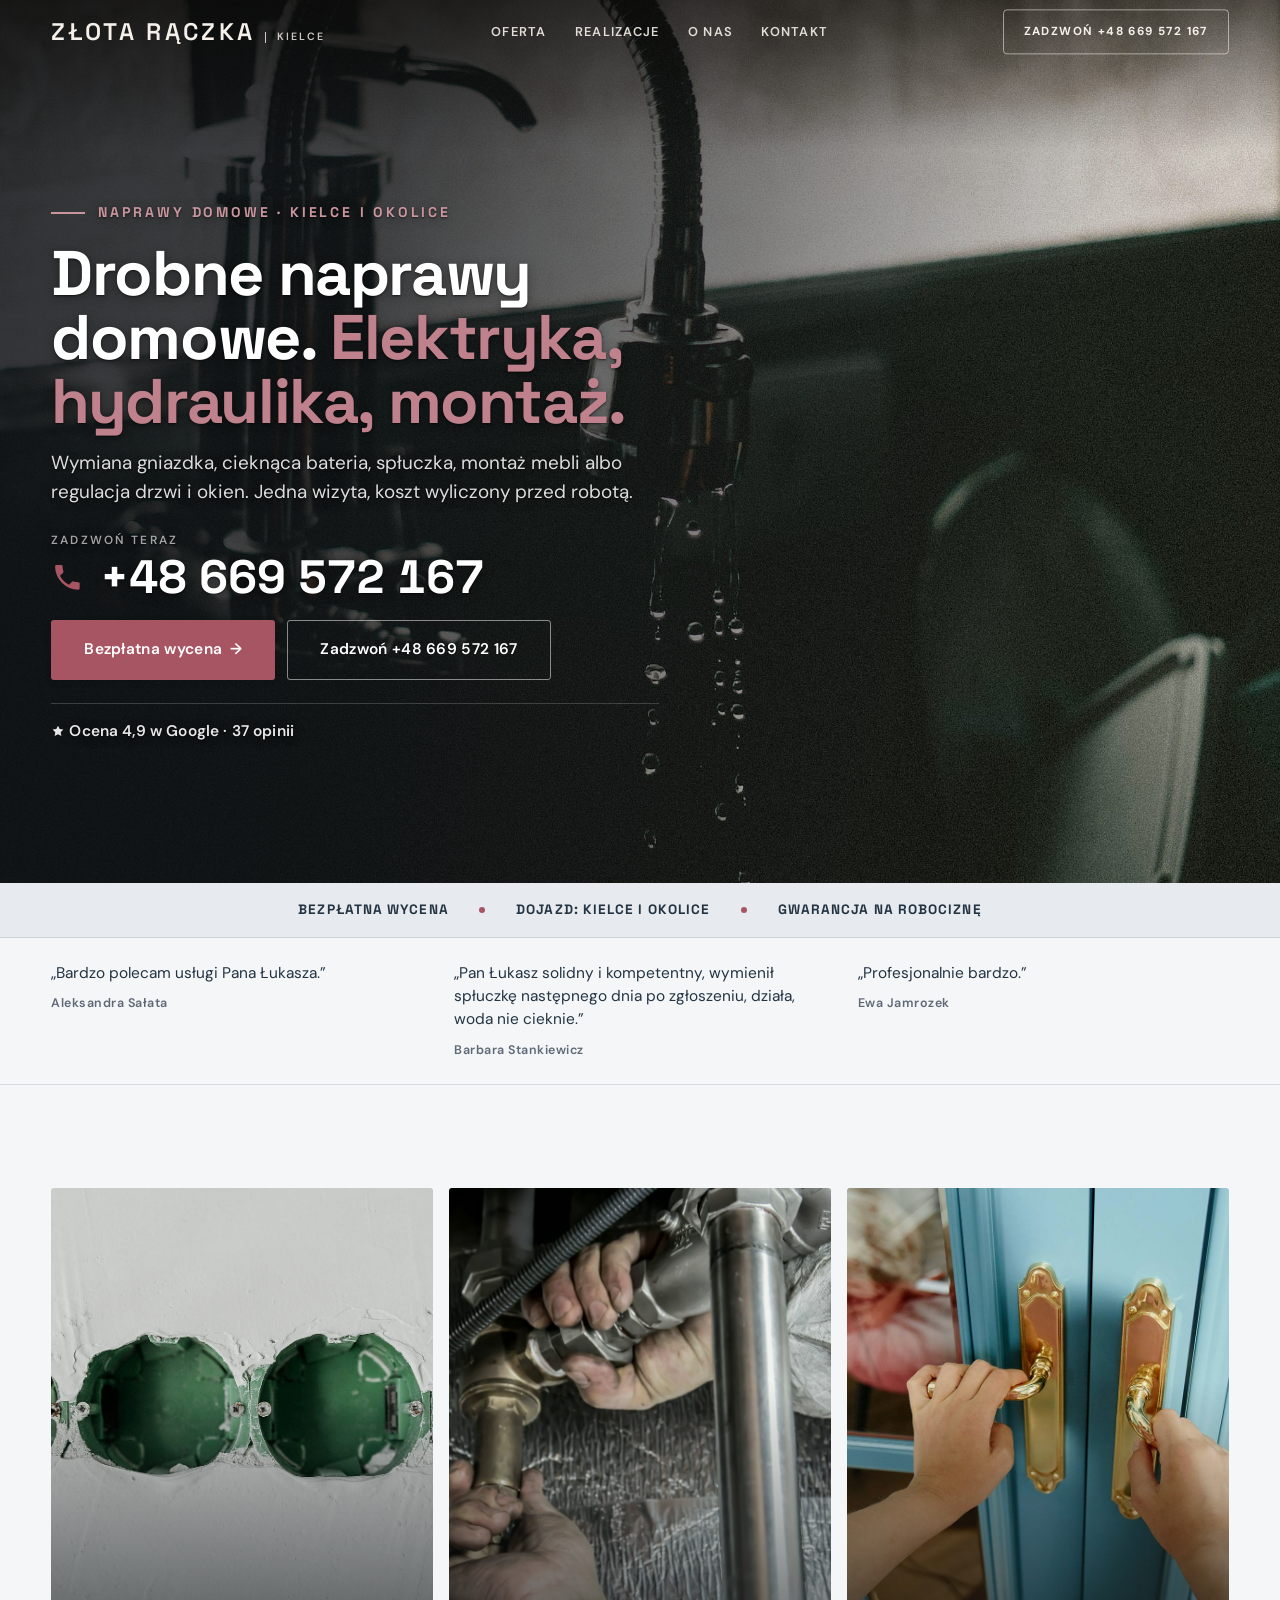
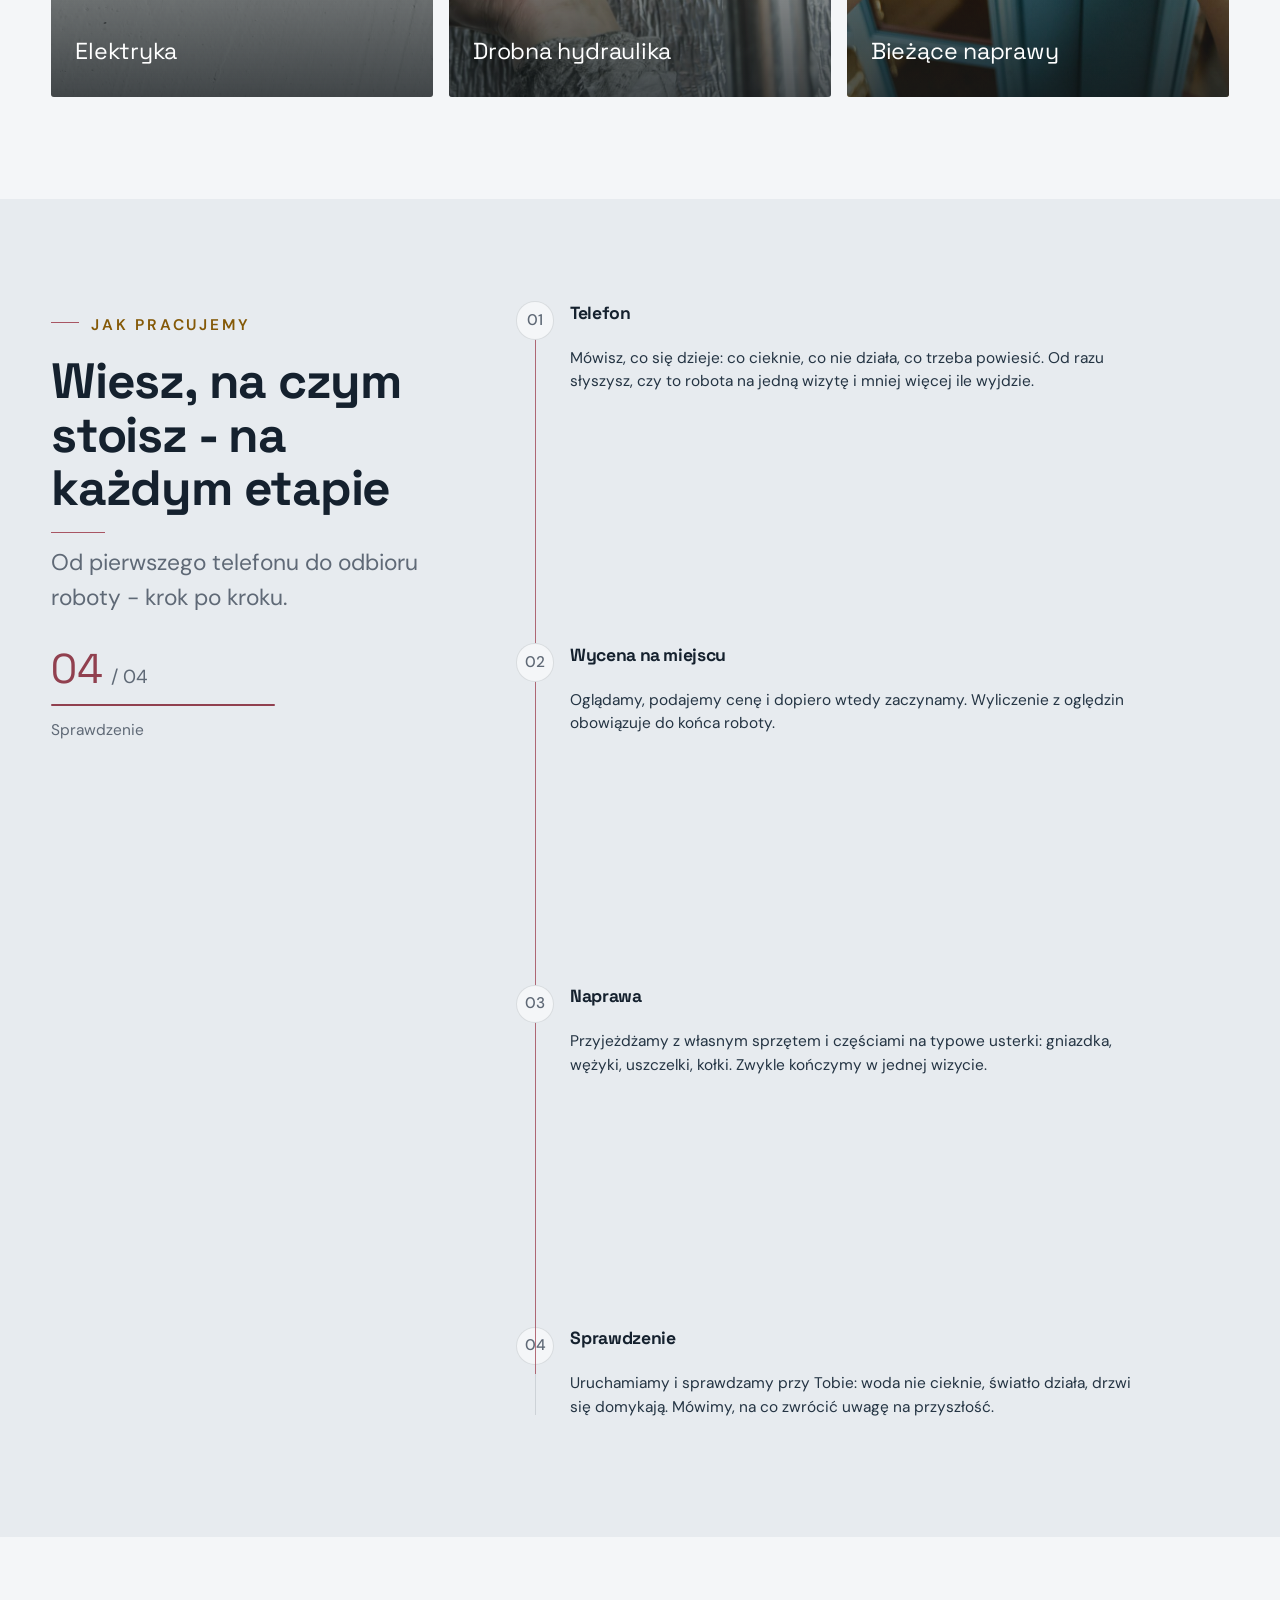
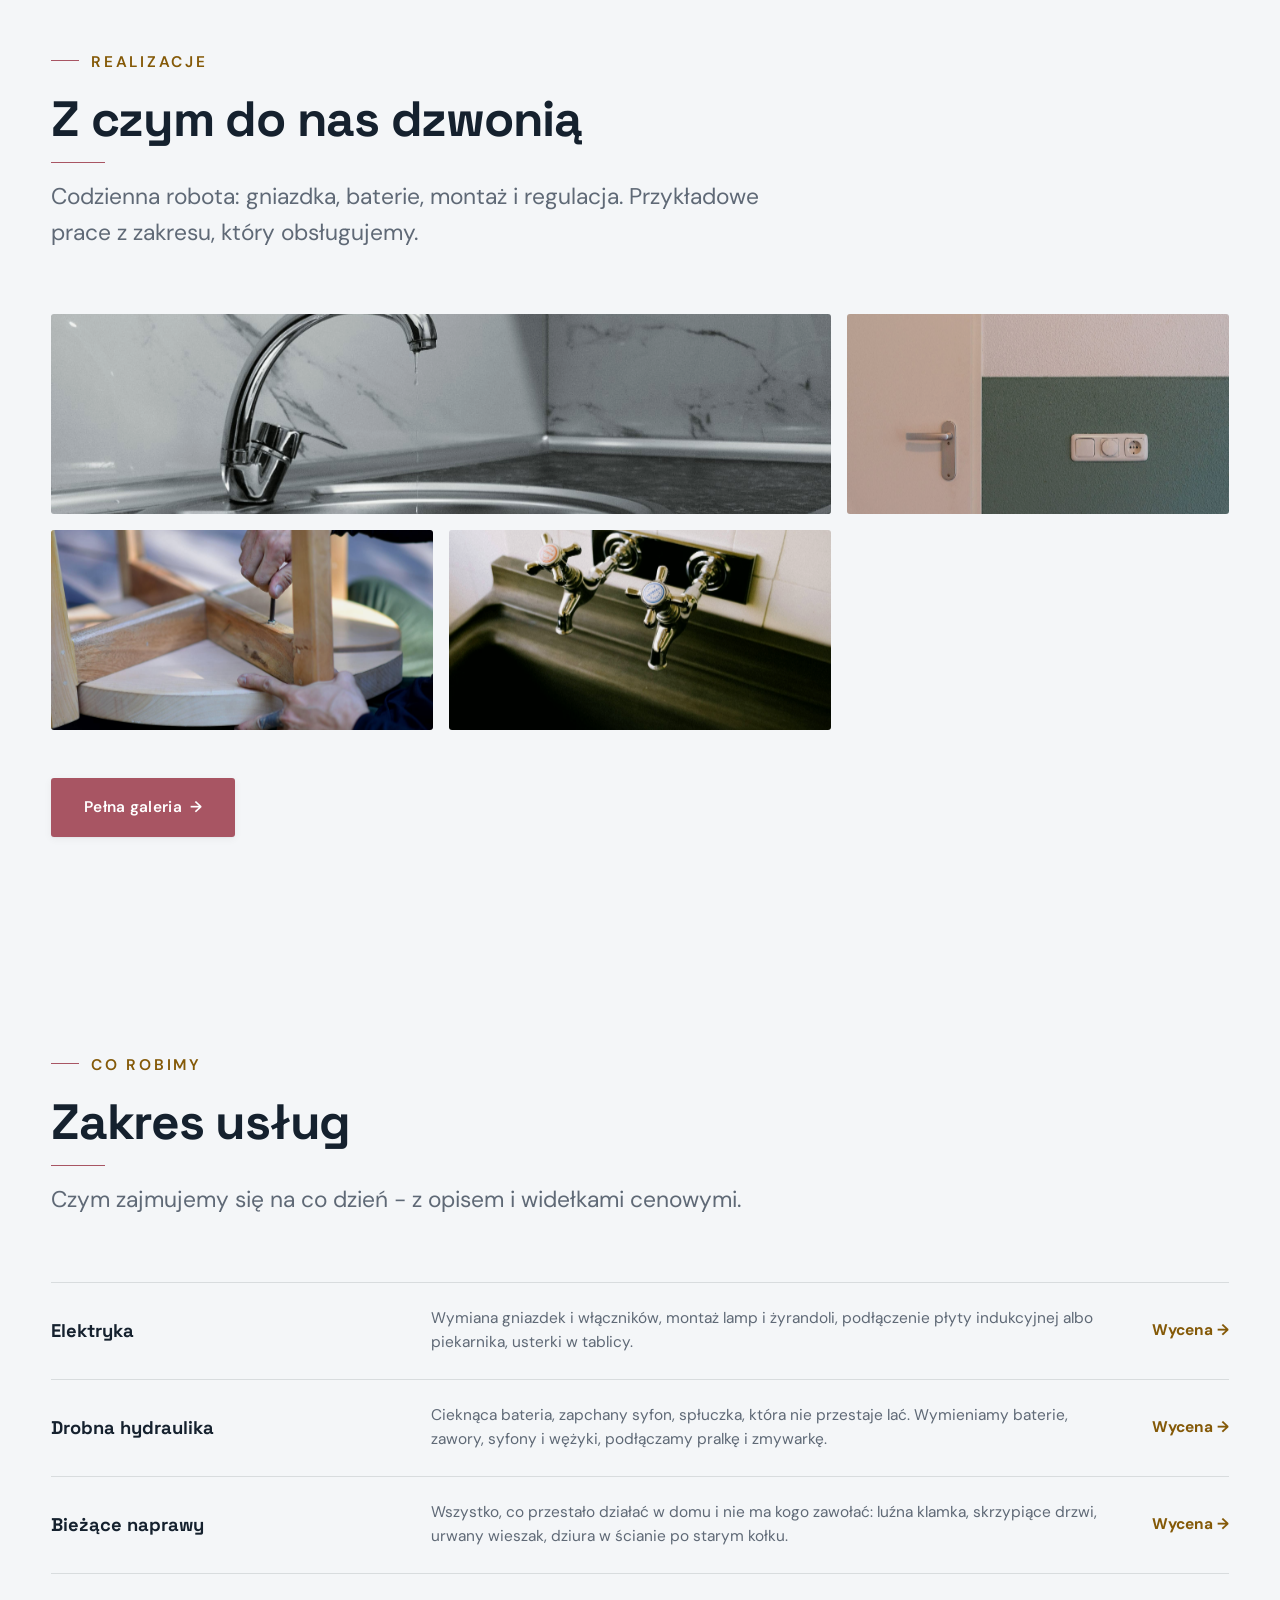
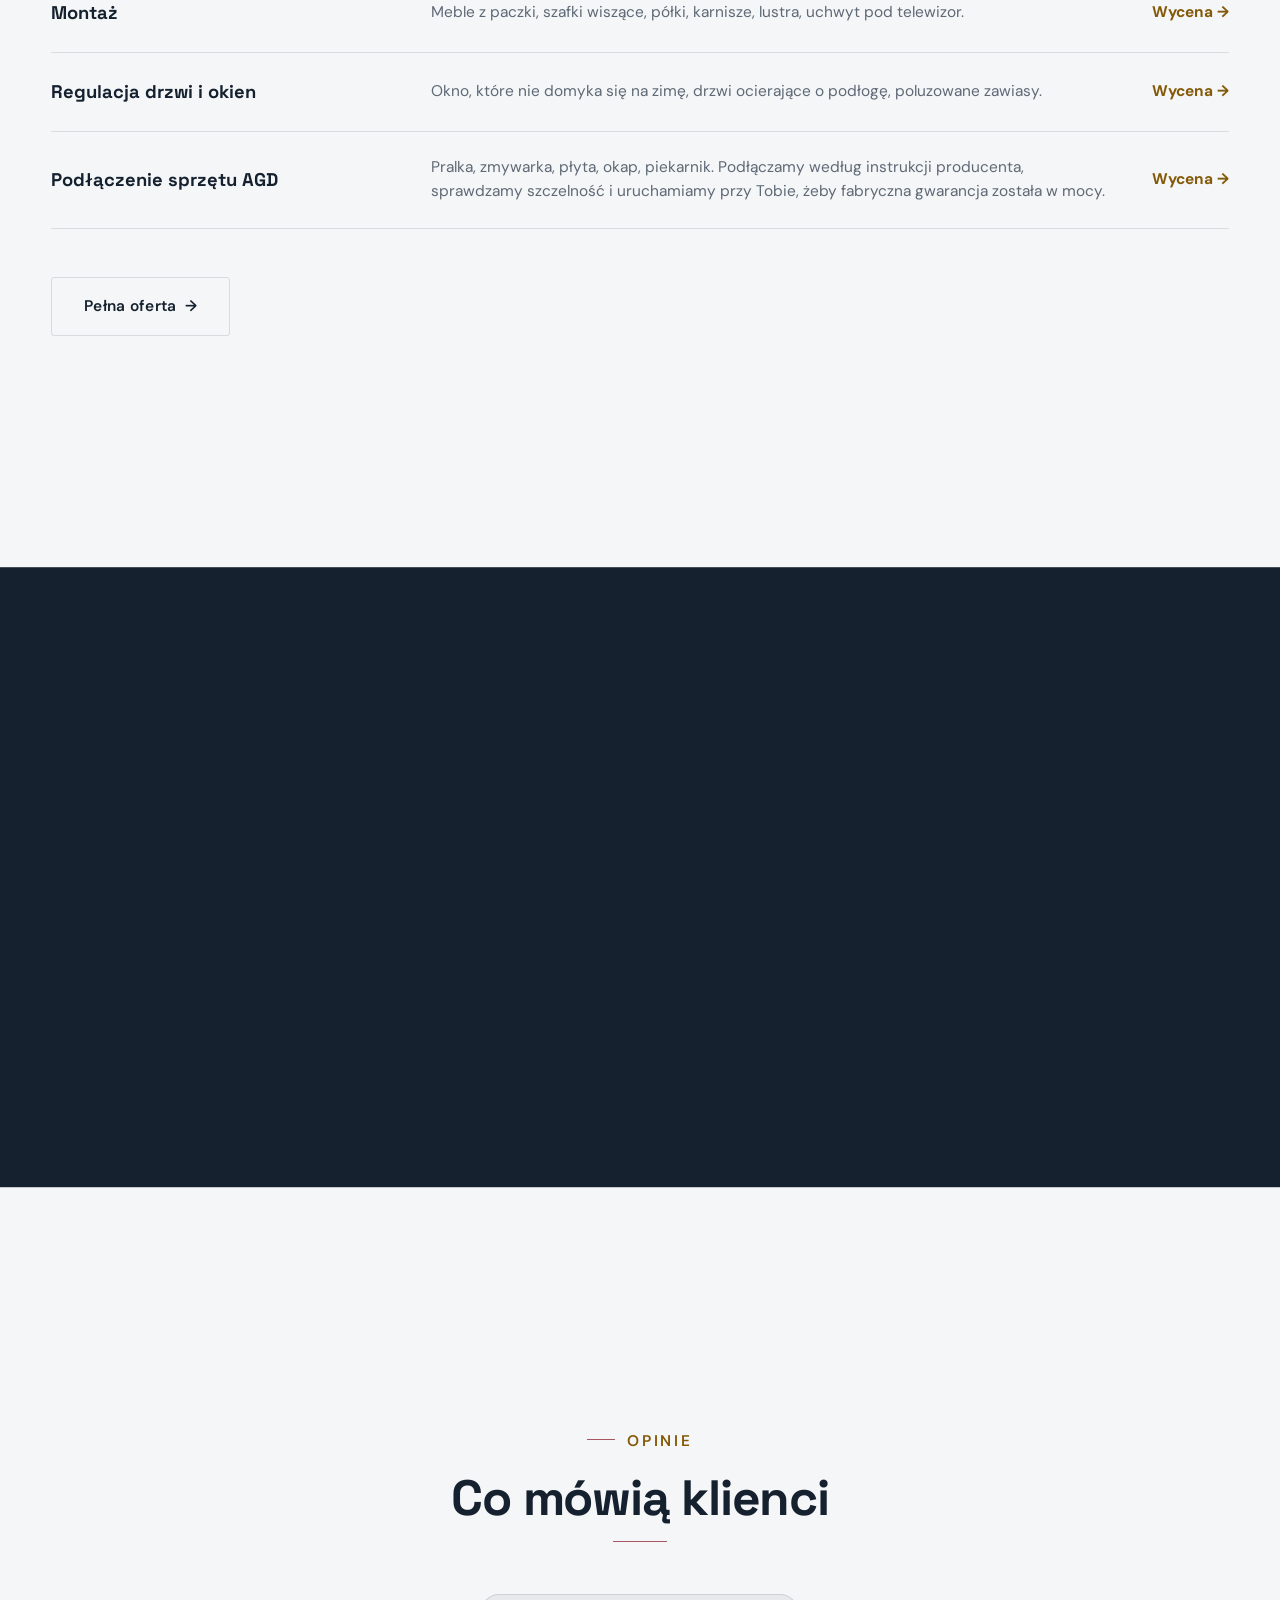
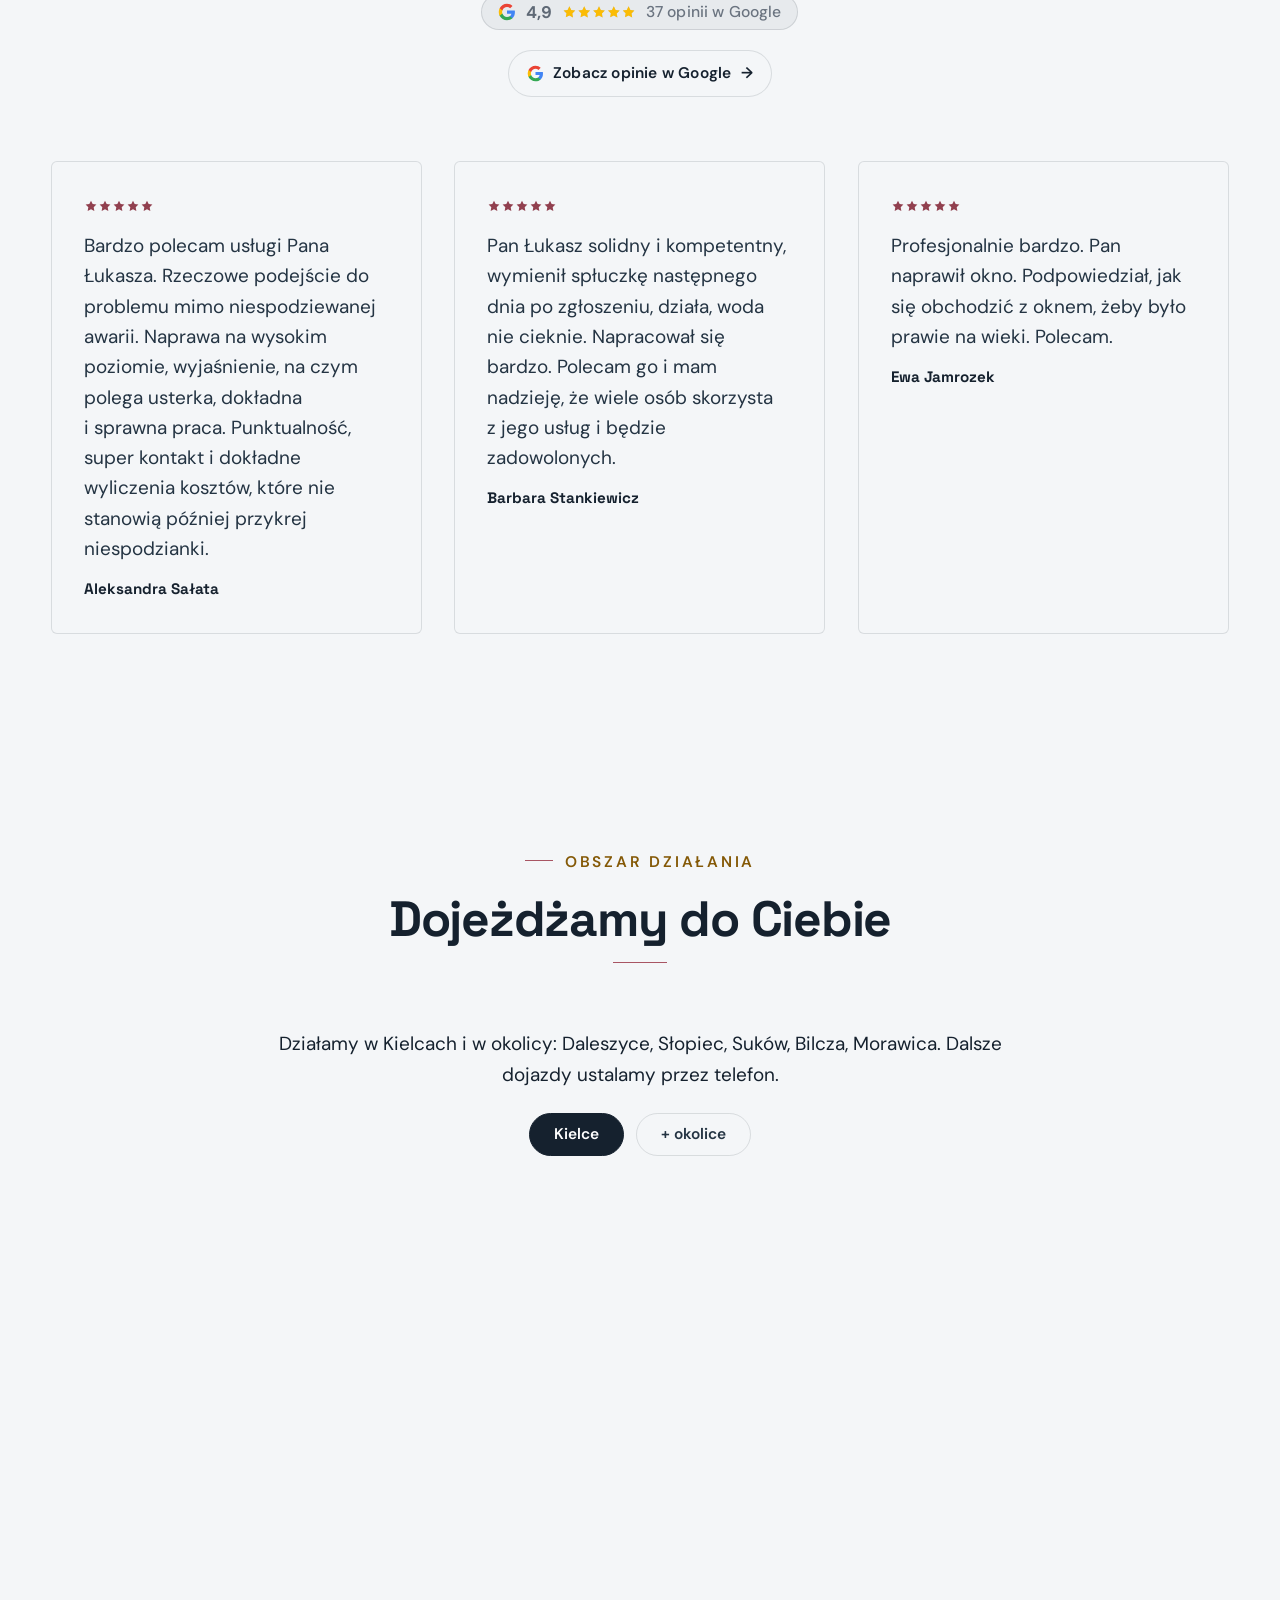
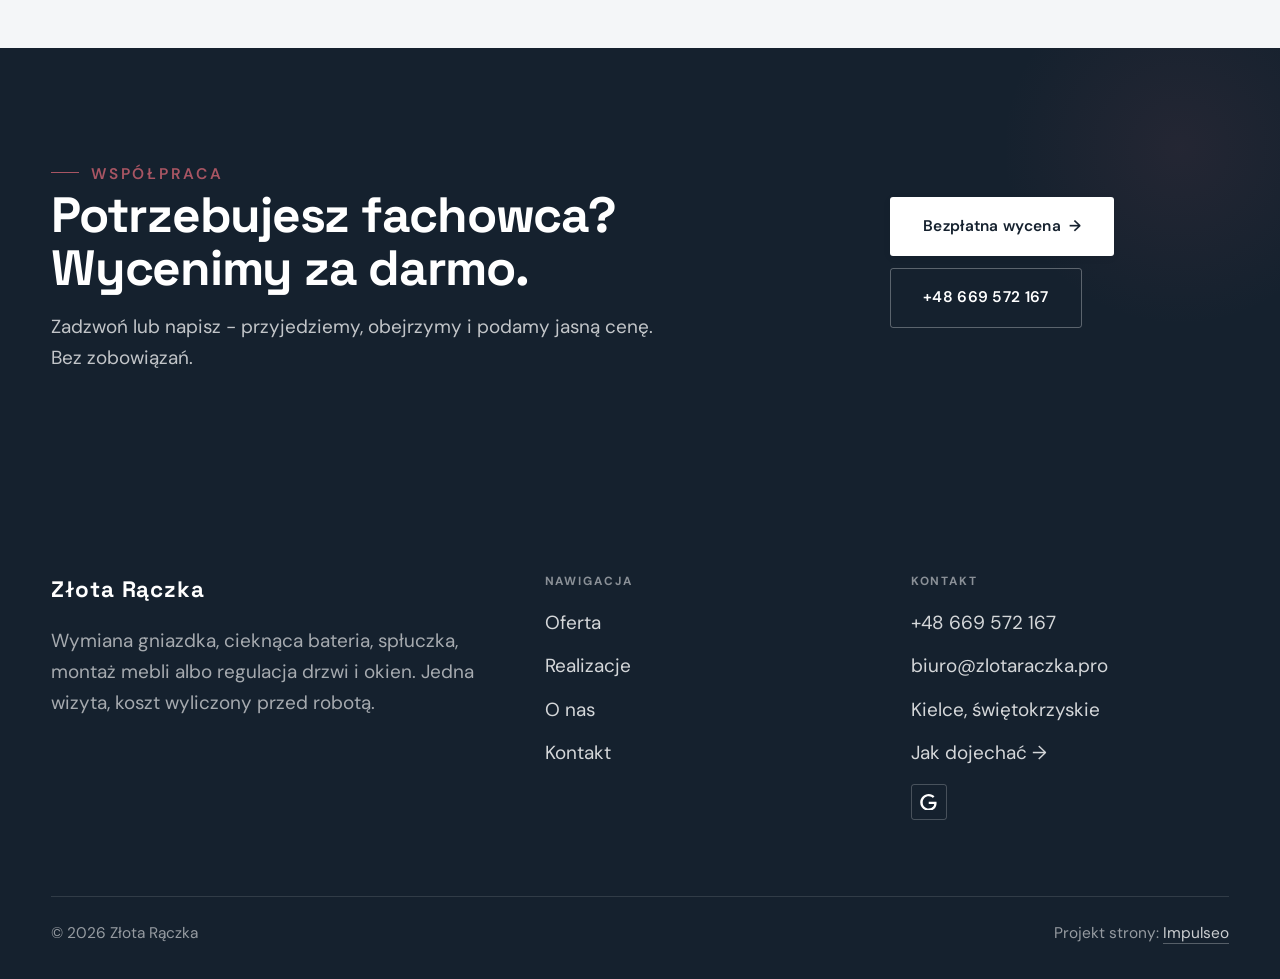
==== index.html @ d29c7172 "Strona demo: zlota-raczka-elektryka-drobna-hydraulika-biezace-naprawy-montaz-regulacja" ====
<!DOCTYPE html>
<html lang="pl">
<head>
<meta charset="UTF-8">
<meta name="viewport" content="width=device-width, initial-scale=1.0">
<title>Złota Rączka - elektryka, drobna hydraulika, naprawy i montaż · Kielce</title>
<meta name="description" content="Złota Rączka - Elektryka, Drobna Hydraulika, Bieżące Naprawy, Montaż, Regulacja. Jeden telefon do usterek w domu: gniazdka, baterie, spłuczki, montaż mebli i lamp, regulacja drzwi i okien. Kielce, Daleszyce i okolice. Koszt wyliczony przed robotą.">
<link rel="canonical" href="https://kris20032.github.io/zlota-raczka-elektryka-drobna-hydraulika-biezace-naprawy-montaz-regulacja/">
<meta name="robots" content="noindex, nofollow">
<meta property="og:type" content="website">
<meta property="og:locale" content="pl_PL">
<meta property="og:site_name" content="Złota Rączka">
<meta property="og:title" content="Złota Rączka - elektryka, drobna hydraulika, naprawy i montaż · Kielce">
<meta property="og:description" content="Złota Rączka - Elektryka, Drobna Hydraulika, Bieżące Naprawy, Montaż, Regulacja. Jeden telefon do usterek w domu: gniazdka, baterie, spłuczki, montaż mebli i lamp, regulacja drzwi i okien. Kielce, Daleszyce i okolice. Koszt wyliczony przed robotą.">
<meta property="og:url" content="https://kris20032.github.io/zlota-raczka-elektryka-drobna-hydraulika-biezace-naprawy-montaz-regulacja/">
<meta property="og:image" content="https://kris20032.github.io/zlota-raczka-elektryka-drobna-hydraulika-biezace-naprawy-montaz-regulacja/img/og.jpg">
<meta property="og:image:width" content="1200">
<meta property="og:image:height" content="630">
<meta name="twitter:card" content="summary_large_image">
<script type="application/ld+json">{"@context": "https://schema.org", "@type": "LocalBusiness", "name": "Złota Rączka", "url": "https://kris20032.github.io/zlota-raczka-elektryka-drobna-hydraulika-biezace-naprawy-montaz-regulacja/", "telephone": "+48669572167", "image": "https://kris20032.github.io/zlota-raczka-elektryka-drobna-hydraulika-biezace-naprawy-montaz-regulacja/img/og.jpg", "areaServed": "Kielce", "sameAs": ["https://www.google.com/maps?cid=17878125235674072347"]}</script>
<link rel="preconnect" href="https://fonts.googleapis.com">
<link rel="preconnect" href="https://fonts.gstatic.com" crossorigin>
<link href="https://fonts.googleapis.com/css2?family=Space+Grotesk:wght@500;600;700&family=DM+Sans:opsz,wght@9..40,400;9..40,500;9..40,600&display=swap" rel="stylesheet">
<link rel="stylesheet" href="assets/styles.css?v=001f821d">
</head>
<body>

<header class="nav">
  <div class="wrap nav-inner">
    <a class="brand" href="index.html"><span class="name">Złota Rączka</span><span class="sub">Kielce</span></a>
    <nav class="nav-links">
      <a href="oferta.html">Oferta</a>
      <a href="realizacje.html">Realizacje</a>
      <a href="o-nas.html">O nas</a>
      <a href="kontakt.html">Kontakt</a>
      <a href="tel:+48669572167" class="btn btn-accent">Zadzwoń +48 669 572 167</a>
    </nav>
    <button class="nav-toggle" aria-label="Menu"><span></span><span></span><span></span></button>
  </div>
</header>

<main>
<section class="hero-fach">
  <img class="hf-photo" src="img/hero.jpg" fetchpriority="high" data-rotate="img/g1.jpg|img/g2.jpg" alt="Złota Rączka" width="1880" height="1253">
  <div class="hf-panel">
    <div class="hf-inner">
      <span class="hf-kicker">Naprawy domowe · Kielce i okolice</span>
      <h1 class="hf-title">Drobne naprawy domowe. <em>Elektryka, hydraulika, montaż.</em></h1>
      <p class="hf-lead">Wymiana gniazdka, cieknąca bateria, spłuczka, montaż mebli albo regulacja drzwi i okien. Jedna wizyta, koszt wyliczony przed robotą.</p>
      <a class="hf-phone" href="tel:+48669572167"><span class="hf-phone-lab">Zadzwoń teraz</span><span class="hf-phone-num"><svg class="ico-tel" width="16" height="16" viewBox="0 0 24 24" fill="none" aria-hidden="true"><path d="M6.6 10.8a15.5 15.5 0 0 0 6.6 6.6l2.2-2.2a1 1 0 0 1 1-.24 11.4 11.4 0 0 0 3.6.58 1 1 0 0 1 1 1V20a1 1 0 0 1-1 1A17 17 0 0 1 3 4a1 1 0 0 1 1-1h3.5a1 1 0 0 1 1 1c0 1.25.2 2.46.58 3.6a1 1 0 0 1-.25 1l-2.23 2.2Z" fill="currentColor"/></svg> +48 669 572 167</span></a>
      <div class="hf-actions">
        <a href="kontakt.html" class="btn btn-accent">Bezpłatna wycena <span class="arr">→</span></a>
        <a href="tel:+48669572167" class="btn btn-ghost hf-ghost">Zadzwoń +48 669 572 167</a>
      </div>
      <div class="hf-trust"><svg class="ico-star" width="14" height="14" viewBox="0 0 24 24" style="vertical-align:-2px" aria-hidden="true"><path d="M12 2.8l2.85 5.8 6.4.93-4.63 4.5 1.1 6.37L12 17.4l-5.72 3 1.1-6.37-4.63-4.5 6.4-.93L12 2.8Z" fill="currentColor"/></svg> Ocena 4,9 w Google · 37 opinii</div>
    </div>
  </div>
</section>
<section class="fach-promise">
  <div class="wrap">
    <ul class="fp-row reveal"><li>Bezpłatna wycena</li><li>Dojazd: Kielce i okolice</li><li>Gwarancja na robociznę</li></ul>
  </div>
</section>
<section class="opinie-mini" aria-label="Opinie klientów">
  <div class="wrap">
    <div class="om-row">
      <div class="om-item reveal"><blockquote>„Bardzo polecam usługi Pana Łukasza.”</blockquote><span class="om-autor">Aleksandra Sałata</span></div>
      <div class="om-item reveal"><blockquote>„Pan Łukasz solidny i kompetentny, wymienił spłuczkę następnego dnia po zgłoszeniu, działa, woda nie cieknie.”</blockquote><span class="om-autor">Barbara Stankiewicz</span></div>
      <div class="om-item reveal"><blockquote>„Profesjonalnie bardzo.”</blockquote><span class="om-autor">Ewa Jamrozek</span></div>
    </div>
  </div>
</section>
<section class="gateways-band">
  <div class="wrap">
    <div class="gateways">
      <a href="oferta.html" class="gateway reveal"><img src="img/g3.jpg" alt="Elektryka" loading="lazy" width="1880" height="1255" decoding="async"><span class="g-ttl">Elektryka</span></a>
      <a href="oferta.html" class="gateway reveal"><img src="img/g4.jpg" alt="Drobna hydraulika" loading="lazy" width="1840" height="1218" decoding="async"><span class="g-ttl">Drobna hydraulika</span></a>
      <a href="oferta.html" class="gateway reveal"><img src="img/g5.jpg" alt="Bieżące naprawy" loading="lazy" width="1880" height="1253" decoding="async"><span class="g-ttl">Bieżące naprawy</span></a>
    </div>
  </div>
</section>
<section class="proces proces-os fachowcy">
  <div class="wrap proc-grid">
    <div class="proc-side">
      <div class="head reveal">
        <span class="eyebrow">Jak pracujemy</span>
        <h2>Wiesz, na czym stoisz - na każdym etapie</h2>
        <p>Od pierwszego telefonu do odbioru roboty - krok po kroku.</p>
      </div>
      <div class="proc-count" aria-hidden="true"><span class="pc-cur">01</span><span class="pc-all">/ 04</span></div>
      <div class="proc-bar" aria-hidden="true"><i></i></div>
      <p class="proc-now" aria-hidden="true">Telefon</p>
    </div>
    <ol class="proces-line">
      <li class="reveal"><span class="pno">01</span><h3>Telefon</h3><p>Mówisz, co się dzieje: co cieknie, co nie działa, co trzeba powiesić. Od razu słyszysz, czy to robota na jedną wizytę i mniej więcej ile wyjdzie.</p></li>
      <li class="reveal"><span class="pno">02</span><h3>Wycena na miejscu</h3><p>Oglądamy, podajemy cenę i dopiero wtedy zaczynamy. Wyliczenie z oględzin obowiązuje do końca roboty.</p></li>
      <li class="reveal"><span class="pno">03</span><h3>Naprawa</h3><p>Przyjeżdżamy z własnym sprzętem i częściami na typowe usterki: gniazdka, wężyki, uszczelki, kołki. Zwykle kończymy w jednej wizycie.</p></li>
      <li class="reveal"><span class="pno">04</span><h3>Sprawdzenie</h3><p>Uruchamiamy i sprawdzamy przy Tobie: woda nie cieknie, światło działa, drzwi się domykają. Mówimy, na co zwrócić uwagę na przyszłość.</p></li>
    </ol>
  </div>
</section>
<section>
  <div class="wrap">
    <div class="head reveal">
      <span class="eyebrow">Realizacje</span>
      <h2>Z czym do nas dzwonią</h2>
      <p>Codzienna robota: gniazdka, baterie, montaż i regulacja. Przykładowe prace z zakresu, który obsługujemy.</p>
    </div>
    <div class="gallery">
      <div class="tile t-two3 reveal"><img src="img/g6.jpg" alt="Złota Rączka" loading="lazy" width="1880" height="1253" decoding="async"></div>
      <div class="tile t-third reveal"><img src="img/g7.jpg" alt="Złota Rączka" loading="lazy" width="1880" height="1255" decoding="async"></div>
      <div class="tile t-third reveal"><img src="img/g8.jpg" alt="Złota Rączka" loading="lazy" width="1880" height="1255" decoding="async"></div>
      <div class="tile t-third reveal"><img src="img/g9.jpg" alt="Złota Rączka" loading="lazy" width="1880" height="1253" decoding="async"></div>
      <div class="tile t-third reveal"><img src="img/g10.jpg" alt="Złota Rączka" loading="lazy" width="1814" height="1178" decoding="async"></div>
    </div>
    <div style="margin-top:var(--space-7)" class="reveal"><a href="realizacje.html" class="btn btn-accent">Pełna galeria <span class="arr">→</span></a></div>
  </div>
</section>
<section class="fach-uslugi">
  <div class="wrap">
    <div class="head reveal">
      <span class="eyebrow">Co robimy</span>
      <h2>Zakres usług</h2>
      <p>Czym zajmujemy się na co dzień - z opisem i widełkami cenowymi.</p>
    </div>
    <ul class="fu-list">
      <li class="fu-row reveal"><div class="fu-name">Elektryka</div><div class="fu-desc">Wymiana gniazdek i włączników, montaż lamp i żyrandoli, podłączenie płyty indukcyjnej albo piekarnika, usterki w tablicy.</div><a class="fu-cta" href="kontakt.html">Wycena <span class="arr">→</span></a></li>
      <li class="fu-row reveal"><div class="fu-name">Drobna hydraulika</div><div class="fu-desc">Cieknąca bateria, zapchany syfon, spłuczka, która nie przestaje lać. Wymieniamy baterie, zawory, syfony i wężyki, podłączamy pralkę i zmywarkę.</div><a class="fu-cta" href="kontakt.html">Wycena <span class="arr">→</span></a></li>
      <li class="fu-row reveal"><div class="fu-name">Bieżące naprawy</div><div class="fu-desc">Wszystko, co przestało działać w domu i nie ma kogo zawołać: luźna klamka, skrzypiące drzwi, urwany wieszak, dziura w ścianie po starym kołku.</div><a class="fu-cta" href="kontakt.html">Wycena <span class="arr">→</span></a></li>
      <li class="fu-row reveal"><div class="fu-name">Montaż</div><div class="fu-desc">Meble z paczki, szafki wiszące, półki, karnisze, lustra, uchwyt pod telewizor.</div><a class="fu-cta" href="kontakt.html">Wycena <span class="arr">→</span></a></li>
      <li class="fu-row reveal"><div class="fu-name">Regulacja drzwi i okien</div><div class="fu-desc">Okno, które nie domyka się na zimę, drzwi ocierające o podłogę, poluzowane zawiasy.</div><a class="fu-cta" href="kontakt.html">Wycena <span class="arr">→</span></a></li>
      <li class="fu-row reveal"><div class="fu-name">Podłączenie sprzętu AGD</div><div class="fu-desc">Pralka, zmywarka, płyta, okap, piekarnik. Podłączamy według instrukcji producenta, sprawdzamy szczelność i uruchamiamy przy Tobie, żeby fabryczna gwarancja została w mocy.</div><a class="fu-cta" href="kontakt.html">Wycena <span class="arr">→</span></a></li>
    </ul>
    <div style="margin-top:var(--space-7)" class="reveal"><a href="oferta.html" class="btn btn-ghost">Pełna oferta <span class="arr">→</span></a></div>
  </div>
</section>
<section class="stopklatka" aria-hidden="true">
  <div class="stk-bg" style="background-image:url(img/g11.jpg)"></div>
</section>
<section class="opinie">
  <div class="wrap">
    <div class="head center reveal">
      <span class="eyebrow">Opinie</span>
      <h2>Co mówią klienci</h2>
    </div>
    <p class="op-meta reveal"><span class="g-badge"><svg class="gb-ico" viewBox="0 0 24 24" width="18" height="18" aria-hidden="true"><path fill="#4285F4" d="M22.56 12.25c0-.78-.07-1.53-.2-2.25H12v4.26h5.92c-.26 1.37-1.04 2.53-2.21 3.31v2.77h3.57c2.08-1.92 3.28-4.74 3.28-8.09z"/><path fill="#34A853" d="M12 23c2.97 0 5.46-.98 7.28-2.66l-3.57-2.77c-.98.66-2.23 1.06-3.71 1.06-2.86 0-5.29-1.93-6.16-4.53H2.18v2.84C3.99 20.53 7.7 23 12 23z"/><path fill="#FBBC05" d="M5.84 14.09c-.22-.66-.35-1.36-.35-2.09s.13-1.43.35-2.09V7.07H2.18C1.43 8.55 1 10.22 1 12s.43 3.45 1.18 4.93l2.85-2.22.81-.62z"/><path fill="#EA4335" d="M12 5.38c1.62 0 3.06.56 4.21 1.64l3.15-3.15C17.45 2.09 14.97 1 12 1 7.7 1 3.99 3.47 2.18 7.07l3.66 2.84c.87-2.6 3.3-4.53 6.16-4.53z"/></svg><b class="gb-ocena">4,9</b><svg class="gb-stars" viewBox="0 0 90 18" width="74" height="14.8" aria-hidden="true"><g fill="currentColor" opacity=".26"><path transform="translate(0,0)" d="M9 1.6l2.2 4.46 4.92.72-3.56 3.47.84 4.9L9 12.74l-4.4 2.31.84-4.9L1.88 6.68l4.92-.72L9 1.6Z"/><path transform="translate(18,0)" d="M9 1.6l2.2 4.46 4.92.72-3.56 3.47.84 4.9L9 12.74l-4.4 2.31.84-4.9L1.88 6.68l4.92-.72L9 1.6Z"/><path transform="translate(36,0)" d="M9 1.6l2.2 4.46 4.92.72-3.56 3.47.84 4.9L9 12.74l-4.4 2.31.84-4.9L1.88 6.68l4.92-.72L9 1.6Z"/><path transform="translate(54,0)" d="M9 1.6l2.2 4.46 4.92.72-3.56 3.47.84 4.9L9 12.74l-4.4 2.31.84-4.9L1.88 6.68l4.92-.72L9 1.6Z"/><path transform="translate(72,0)" d="M9 1.6l2.2 4.46 4.92.72-3.56 3.47.84 4.9L9 12.74l-4.4 2.31.84-4.9L1.88 6.68l4.92-.72L9 1.6Z"/></g><clipPath id="gs980"><rect x="0" y="0" width="88.2" height="18"/></clipPath><g fill="#FBBC04" clip-path="url(#gs980)"><path transform="translate(0,0)" d="M9 1.6l2.2 4.46 4.92.72-3.56 3.47.84 4.9L9 12.74l-4.4 2.31.84-4.9L1.88 6.68l4.92-.72L9 1.6Z"/><path transform="translate(18,0)" d="M9 1.6l2.2 4.46 4.92.72-3.56 3.47.84 4.9L9 12.74l-4.4 2.31.84-4.9L1.88 6.68l4.92-.72L9 1.6Z"/><path transform="translate(36,0)" d="M9 1.6l2.2 4.46 4.92.72-3.56 3.47.84 4.9L9 12.74l-4.4 2.31.84-4.9L1.88 6.68l4.92-.72L9 1.6Z"/><path transform="translate(54,0)" d="M9 1.6l2.2 4.46 4.92.72-3.56 3.47.84 4.9L9 12.74l-4.4 2.31.84-4.9L1.88 6.68l4.92-.72L9 1.6Z"/><path transform="translate(72,0)" d="M9 1.6l2.2 4.46 4.92.72-3.56 3.47.84 4.9L9 12.74l-4.4 2.31.84-4.9L1.88 6.68l4.92-.72L9 1.6Z"/></g></svg><span class="gb-txt">37 opinii w Google</span></span></p>
    <p class="op-meta reveal"><a class="op-google" href="https://www.google.com/maps?cid=17878125235674072347" target="_blank" rel="noopener"><svg class="op-g-ico" viewBox="0 0 24 24" width="17" height="17" aria-hidden="true"><path fill="#4285F4" d="M22.56 12.25c0-.78-.07-1.53-.2-2.25H12v4.26h5.92c-.26 1.37-1.04 2.53-2.21 3.31v2.77h3.57c2.08-1.92 3.28-4.74 3.28-8.09z"/><path fill="#34A853" d="M12 23c2.97 0 5.46-.98 7.28-2.66l-3.57-2.77c-.98.66-2.23 1.06-3.71 1.06-2.86 0-5.29-1.93-6.16-4.53H2.18v2.84C3.99 20.53 7.7 23 12 23z"/><path fill="#FBBC05" d="M5.84 14.09c-.22-.66-.35-1.36-.35-2.09s.13-1.43.35-2.09V7.07H2.18C1.43 8.55 1 10.22 1 12s.43 3.45 1.18 4.93l2.85-2.22.81-.62z"/><path fill="#EA4335" d="M12 5.38c1.62 0 3.06.56 4.21 1.64l3.15-3.15C17.45 2.09 14.97 1 12 1 7.7 1 3.99 3.47 2.18 7.07l3.66 2.84c.87-2.6 3.3-4.53 6.16-4.53z"/></svg><span>Zobacz opinie w Google</span><span class="arr">→</span></a></p>
    <div class="opinie-grid">
      <figure class="op-card reveal"><span class="op-star"><svg class="ico-star" width="14" height="14" viewBox="0 0 24 24" style="vertical-align:-2px" aria-hidden="true"><path d="M12 2.8l2.85 5.8 6.4.93-4.63 4.5 1.1 6.37L12 17.4l-5.72 3 1.1-6.37-4.63-4.5 6.4-.93L12 2.8Z" fill="currentColor"/></svg><svg class="ico-star" width="14" height="14" viewBox="0 0 24 24" style="vertical-align:-2px" aria-hidden="true"><path d="M12 2.8l2.85 5.8 6.4.93-4.63 4.5 1.1 6.37L12 17.4l-5.72 3 1.1-6.37-4.63-4.5 6.4-.93L12 2.8Z" fill="currentColor"/></svg><svg class="ico-star" width="14" height="14" viewBox="0 0 24 24" style="vertical-align:-2px" aria-hidden="true"><path d="M12 2.8l2.85 5.8 6.4.93-4.63 4.5 1.1 6.37L12 17.4l-5.72 3 1.1-6.37-4.63-4.5 6.4-.93L12 2.8Z" fill="currentColor"/></svg><svg class="ico-star" width="14" height="14" viewBox="0 0 24 24" style="vertical-align:-2px" aria-hidden="true"><path d="M12 2.8l2.85 5.8 6.4.93-4.63 4.5 1.1 6.37L12 17.4l-5.72 3 1.1-6.37-4.63-4.5 6.4-.93L12 2.8Z" fill="currentColor"/></svg><svg class="ico-star" width="14" height="14" viewBox="0 0 24 24" style="vertical-align:-2px" aria-hidden="true"><path d="M12 2.8l2.85 5.8 6.4.93-4.63 4.5 1.1 6.37L12 17.4l-5.72 3 1.1-6.37-4.63-4.5 6.4-.93L12 2.8Z" fill="currentColor"/></svg></span><blockquote>Bardzo polecam usługi Pana Łukasza. Rzeczowe podejście do problemu mimo niespodziewanej awarii. Naprawa na wysokim poziomie, wyjaśnienie, na czym polega usterka, dokładna i sprawna praca. Punktualność, super kontakt i dokładne wyliczenia kosztów, które nie stanowią później przykrej niespodzianki.</blockquote><span class="op-autor">Aleksandra Sałata</span></figure>
      <figure class="op-card reveal"><span class="op-star"><svg class="ico-star" width="14" height="14" viewBox="0 0 24 24" style="vertical-align:-2px" aria-hidden="true"><path d="M12 2.8l2.85 5.8 6.4.93-4.63 4.5 1.1 6.37L12 17.4l-5.72 3 1.1-6.37-4.63-4.5 6.4-.93L12 2.8Z" fill="currentColor"/></svg><svg class="ico-star" width="14" height="14" viewBox="0 0 24 24" style="vertical-align:-2px" aria-hidden="true"><path d="M12 2.8l2.85 5.8 6.4.93-4.63 4.5 1.1 6.37L12 17.4l-5.72 3 1.1-6.37-4.63-4.5 6.4-.93L12 2.8Z" fill="currentColor"/></svg><svg class="ico-star" width="14" height="14" viewBox="0 0 24 24" style="vertical-align:-2px" aria-hidden="true"><path d="M12 2.8l2.85 5.8 6.4.93-4.63 4.5 1.1 6.37L12 17.4l-5.72 3 1.1-6.37-4.63-4.5 6.4-.93L12 2.8Z" fill="currentColor"/></svg><svg class="ico-star" width="14" height="14" viewBox="0 0 24 24" style="vertical-align:-2px" aria-hidden="true"><path d="M12 2.8l2.85 5.8 6.4.93-4.63 4.5 1.1 6.37L12 17.4l-5.72 3 1.1-6.37-4.63-4.5 6.4-.93L12 2.8Z" fill="currentColor"/></svg><svg class="ico-star" width="14" height="14" viewBox="0 0 24 24" style="vertical-align:-2px" aria-hidden="true"><path d="M12 2.8l2.85 5.8 6.4.93-4.63 4.5 1.1 6.37L12 17.4l-5.72 3 1.1-6.37-4.63-4.5 6.4-.93L12 2.8Z" fill="currentColor"/></svg></span><blockquote>Pan Łukasz solidny i kompetentny, wymienił spłuczkę następnego dnia po zgłoszeniu, działa, woda nie cieknie. Napracował się bardzo. Polecam go i mam nadzieję, że wiele osób skorzysta z jego usług i będzie zadowolonych.</blockquote><span class="op-autor">Barbara Stankiewicz</span></figure>
      <figure class="op-card reveal"><span class="op-star"><svg class="ico-star" width="14" height="14" viewBox="0 0 24 24" style="vertical-align:-2px" aria-hidden="true"><path d="M12 2.8l2.85 5.8 6.4.93-4.63 4.5 1.1 6.37L12 17.4l-5.72 3 1.1-6.37-4.63-4.5 6.4-.93L12 2.8Z" fill="currentColor"/></svg><svg class="ico-star" width="14" height="14" viewBox="0 0 24 24" style="vertical-align:-2px" aria-hidden="true"><path d="M12 2.8l2.85 5.8 6.4.93-4.63 4.5 1.1 6.37L12 17.4l-5.72 3 1.1-6.37-4.63-4.5 6.4-.93L12 2.8Z" fill="currentColor"/></svg><svg class="ico-star" width="14" height="14" viewBox="0 0 24 24" style="vertical-align:-2px" aria-hidden="true"><path d="M12 2.8l2.85 5.8 6.4.93-4.63 4.5 1.1 6.37L12 17.4l-5.72 3 1.1-6.37-4.63-4.5 6.4-.93L12 2.8Z" fill="currentColor"/></svg><svg class="ico-star" width="14" height="14" viewBox="0 0 24 24" style="vertical-align:-2px" aria-hidden="true"><path d="M12 2.8l2.85 5.8 6.4.93-4.63 4.5 1.1 6.37L12 17.4l-5.72 3 1.1-6.37-4.63-4.5 6.4-.93L12 2.8Z" fill="currentColor"/></svg><svg class="ico-star" width="14" height="14" viewBox="0 0 24 24" style="vertical-align:-2px" aria-hidden="true"><path d="M12 2.8l2.85 5.8 6.4.93-4.63 4.5 1.1 6.37L12 17.4l-5.72 3 1.1-6.37-4.63-4.5 6.4-.93L12 2.8Z" fill="currentColor"/></svg></span><blockquote>Profesjonalnie bardzo. Pan naprawił okno. Podpowiedział, jak się obchodzić z oknem, żeby było prawie na wieki. Polecam.</blockquote><span class="op-autor">Ewa Jamrozek</span></figure>
    </div>
  </div>
</section>
<section class="obszar">
  <div class="wrap">
    <div class="head center reveal">
      <span class="eyebrow">Obszar działania</span>
      <h2>Dojeżdżamy do Ciebie</h2>
    </div>
    <p class="obszar-txt reveal" style="text-align:center;max-width:60ch;margin:0 auto 1.4rem">Działamy w Kielcach i w okolicy: Daleszyce, Słopiec, Suków, Bilcza, Morawica. Dalsze dojazdy ustalamy przez telefon.</p>
    <ul class="obszar-list reveal"><li class="is-home">Kielce</li><li>+ okolice</li></ul>
    <div class="obszar-mapa reveal" style="margin-top:var(--space-7)">
      <iframe title="Obszar działania - Kielce i okolice" src="https://maps.google.com/maps?q=50.7639612%2C20.7867098&amp;z=11&amp;output=embed" loading="lazy" referrerpolicy="no-referrer-when-downgrade" style="width:100%;height:clamp(280px,38vh,420px);border:0;display:block;border-radius:var(--r-md)"></iframe>
    </div>
  </div>
</section>
<section class="cta">
  <div class="wrap">
    <div class="reveal">
      <span class="eyebrow">Współpraca</span>
      <h2>Potrzebujesz fachowca? Wycenimy za darmo.</h2>
      <p>Zadzwoń lub napisz - przyjedziemy, obejrzymy i podamy jasną cenę. Bez zobowiązań.</p>
    </div>
    <div class="cta-actions reveal">
      <a href="kontakt.html" class="btn btn-light">Bezpłatna wycena <span class="arr">→</span></a>
      <a href="tel:+48669572167" class="btn btn-ghost btn-ghost-cta">+48 669 572 167</a>
    </div>
  </div>
</section>
</main>

<footer>
  <div class="wrap">
    <div class="foot-grid">
      <div class="foot-brand">
        <div class="name">Złota Rączka</div>
        <p>Wymiana gniazdka, cieknąca bateria, spłuczka, montaż mebli albo regulacja drzwi i okien. Jedna wizyta, koszt wyliczony przed robotą.</p>
      </div>
      <div class="foot-col">
        <h4>Nawigacja</h4>
        <a href="oferta.html">Oferta</a>
        <a href="realizacje.html">Realizacje</a>
        <a href="o-nas.html">O nas</a>
        <a href="kontakt.html">Kontakt</a>
      </div>
      <div class="foot-col">
        <h4>Kontakt</h4>
        <a href="tel:+48669572167">+48 669 572 167</a>
        <a href="mailto:biuro@zlotaraczka.pro">biuro@zlotaraczka.pro</a>
        <p>Kielce, świętokrzyskie</p>
        <a href="https://www.google.com/maps?cid=17878125235674072347" target="_blank" rel="noopener">Jak dojechać →</a>
      <div class="foot-soc">
        <a class="soc" href="https://www.google.com/maps?cid=17878125235674072347" target="_blank" rel="noopener" aria-label="Google - Złota Rączka"><svg viewBox="0 0 24 24" aria-hidden="true" focusable="false"><path d="M12.48 10.92v3.28h7.84c-.24 1.84-.853 3.187-1.787 4.133-1.147 1.147-2.933 2.4-6.053 2.4-4.827 0-8.6-3.893-8.6-8.72s3.773-8.72 8.6-8.72c2.6 0 4.507 1.027 5.907 2.347l2.307-2.307C18.747 1.44 16.133 0 12.48 0 5.867 0 .307 5.387.307 12s5.56 12 12.173 12c3.573 0 6.267-1.173 8.373-3.36 2.16-2.16 2.84-5.213 2.84-7.667 0-.76-.053-1.467-.173-2.053H12.48z" fill="currentColor"/></svg></a>
      </div>
      </div>
    </div>
    <div class="foot-bot">
      <span>© 2026 Złota Rączka</span>
      <span>Projekt strony: <a class="foot-credit" href="https://impulseo.pl" target="_blank" rel="noopener">Impulseo</a></span>
    </div>
  </div>
</footer>
<div class="sticky-call"><a class="sc-call" href="tel:+48669572167"><svg class="ico-tel" width="16" height="16" viewBox="0 0 24 24" fill="none" aria-hidden="true"><path d="M6.6 10.8a15.5 15.5 0 0 0 6.6 6.6l2.2-2.2a1 1 0 0 1 1-.24 11.4 11.4 0 0 0 3.6.58 1 1 0 0 1 1 1V20a1 1 0 0 1-1 1A17 17 0 0 1 3 4a1 1 0 0 1 1-1h3.5a1 1 0 0 1 1 1c0 1.25.2 2.46.58 3.6a1 1 0 0 1-.25 1l-2.23 2.2Z" fill="currentColor"/></svg> Zadzwoń</a><a class="sc-quote" href="kontakt.html">Bezpłatna wycena</a></div>
<div class="demo-wazne" data-do="2026-09-15" data-cykl="3" hidden><svg class="dw-ico" width="13" height="13" viewBox="0 0 24 24" fill="none" aria-hidden="true"><circle cx="12" cy="12" r="8.6" stroke="currentColor" stroke-width="1.8"/><path d="M12 7.2V12l3.3 2" stroke="currentColor" stroke-width="1.8" stroke-linecap="round"/></svg><span class="dw-txt"></span></div>

<script src="assets/main.js"></script>
</body>
</html>
---- assets/styles.css ----
/* ============================================================
   STOLBASZ — premium, architektoniczny B2B fit-out
   Jasna paleta, zero brązu. System wg premium-web-craft.
   Projekt strony: Impulseo (impulseo.pl)
   ============================================================ */

:root{
  /* PALETA — jasna, architektoniczna, chłodna */
  --paper:#F4F6F8;          /* główne tło */
  --paper-2:#E7EBEF;        /* sekcje alternatywne (chłodny jasny szary) */
  --paper-3:#E7EBEF;        /* delikatne wypełnienia */
  --ink:#15212E;            /* tekst główny — chłodny grafit */
  --ink-soft:#243443;       /* nagłówki drugorzędne */
  --muted:#6B7785;          /* tekst poboczny */
  --line:rgba(21,33,46,.12);/* hairline */
  --accent:#E8A317;         /* stonowany petrol-slate — jedyny akcent */
  --accent-d:#C9870C;
  --accent-soft:rgba(232,163,23,.10);
  --dark:#15212E;           /* sekcje ciemne (stopka/CTA) */

  /* HOVER ZDJĘĆ — JEDEN standard dla całego silnika (decyzja K. 04.08.2026, artefakt z wariantami).
     AKTUALNE (K.+Szymon 09.08.2026, wybór z artefaktu 6 wariantów): zoom 1.05 przy 1.4s -
     przy tak długim czasie mocniejszy kadr NIE skacze, tylko „oddycha". Poprzedni standard
     (1.02 / .55s z 04.08) odbierany jako dynamiczny i szybki.
     Spoczynek lekko przygaszony, ale TYLKO tam, gdzie jest mysz (@media hover:hover) —
     na telefonie zdjęcia zostają w pełnej jasności. */
  --img-zoom:1.05;                   /* K.+Szymon 09.08: wariant F z artefaktu porównawczego */
  --img-rest:brightness(.95) saturate(.99);
  --img-hot:brightness(1.06) saturate(1.05);
  --img-dur:1.4s;                    /* K.+Szymon 09.08 (wariant F): powoli = elegancko */
  --img-ease:cubic-bezier(.16,.84,.44,1);  /* miękki ogon, efekt „oddychania" */

  /* ODSTĘPY — skala 4/8 */
  --space-1:4px; --space-2:8px; --space-3:12px; --space-4:16px; --space-5:24px;
  --space-6:32px; --space-7:48px; --space-8:64px; --space-9:96px; --space-10:128px;

  /* TYPOGRAFIA — fluid clamp() (skala podbita 16.07.2026: większe, czytelniejsze litery — uwaga Adama) */
  --text-sm:clamp(.9rem,.87rem + .12vw,1rem);
  --text-base:clamp(1.08rem,1.04rem + .18vw,1.2rem);
  --text-lg:clamp(1.24rem,1.15rem + .34vw,1.44rem);
  --text-h3:clamp(1.34rem,1.22rem + .55vw,1.66rem);
  --text-h2:clamp(2.1rem,1.66rem + 2.1vw,3.1rem);
  --text-h1:clamp(2.9rem,2.1rem + 4vw,5.1rem);

  /* PROMIENIE — architektoniczne, raczej ostre */
  --r-sm:3px; --r-md:6px; --r-lg:10px;

  /* RUCH */
  --ease:cubic-bezier(.25,.46,.45,.94); --dur:.24s;

  /* CIENIE — miękkie, warstwowe */
  --sh-sm:0 1px 2px rgba(16,24,32,.04), 0 2px 8px rgba(16,24,32,.05);
  --sh-md:0 2px 6px rgba(16,24,32,.05), 0 12px 28px -8px rgba(16,24,32,.12);
  --sh-lg:0 6px 14px rgba(16,24,32,.07), 0 26px 56px -18px rgba(16,24,32,.22);

  --hairline:1px solid var(--line);

  --font-display:'Space Grotesk','Inter',sans-serif;
  --font-body:'DM Sans','Inter',sans-serif;
}

*{box-sizing:border-box;margin:0;padding:0}
html{scroll-behavior:smooth}
body{
  font-family:var(--font-body);
  font-size:var(--text-base);
  line-height:1.65;
  color:var(--ink);
  background:var(--paper);
  -webkit-font-smoothing:antialiased;
  text-rendering:optimizeLegibility;
}
img{max-width:100%;height:auto;display:block}  /* height:auto = width/height z atrybutów trzyma proporcje (TOP#12) */
a{color:inherit;text-decoration:none}

.wrap{width:min(92%,1180px);margin-inline:auto}
section{padding-block:clamp(52px,6.5vw,96px)}

h1,h2,h3{font-family:var(--font-display);font-weight:700;line-height:1.08;letter-spacing:-.02em;color:var(--ink)}
h1{font-size:var(--text-h1);letter-spacing:-.035em}
h2{font-size:var(--text-h2);letter-spacing:-.025em}
h3{font-size:var(--text-h3)}
/* MIARA — długość wiersza. WCAG 2.2 SC 1.4.8: max 80 znaków; Butterick: 45–90.
   68ch daje realnie 72–78 znaków polskiego tekstu, czyli z zapasem pod granicą.
   Wcześniej limit miał TYLKO <p> — <li>, <blockquote> i <dd> nie miały żadnego,
   i to jedyny powód, dla którego 23 bloki na dwóch oddanych stronach jadą po
   83–106 znaków w wierszu (pomiar 07.08.2026, bramka `miara`).
   ⚠️ Listy i definicje ograniczamy TYLKO bez klasy: `ul`/`ol` z klasą to u nas
   układ (siatki kafli, menu), a nie tekst ciągły — tam miarę wyznacza układ. */
/* 60ch, nie 68ch (K. 10.08): po zmianie fontów na węższe kroje (DM Sans i spółka)
   w 68ch mieściło się ~90 znaków - bramka pikselowa słusznie zgłaszała przekroczenie
   granicy 80. Pomiar na żywej przeglądarce: 60ch = 90 znaków, 53ch = ~78 znaków, czyli normę WCAG 1.4.8. */
:root{ --miara:53ch }
p{max-width:min(100%,var(--miara))}
blockquote,
ul:not([class])>li, ol:not([class])>li,
dl:not([class])>dd{max-width:min(100%,var(--miara))}

/* ⚠️ Świadomie BEZ wyjątku `.tile p,.card p,.svc p{max-width:none}`, choć nasuwa się sam:
   te akapity BYŁY już ograniczone (stare `p{max-width:65ch}`), więc „wyjątek" nie odblokowałby
   niczego nowego — tylko ROZLUŹNIŁ stan sprzed zmiany na wszystkich demach naraz.
   `figcaption` żadna z reguł wyżej nie dotyczy, więc też nie potrzebuje zwolnienia. */

/* ŁAMANIE. `balance` wyrównuje długości wierszy w nagłówku, `pretty` pilnuje ostatniego
   wiersza akapitu, żeby nie został w nim jeden wyraz. Obsługiwane od Chrome 117 /
   Safari 17.5; starsze przeglądarki po prostu ignorują tę własność.
   `text-wrap:pretty` nie występowało dotąd ANI RAZ w silniku ani w repo klientów. */
h1,h2,h3,.lead,.lede{text-wrap:balance}
p,li,blockquote,dd{text-wrap:pretty}

.eyebrow{
  font-family:var(--font-body);
  font-size:var(--text-sm);
  font-weight:600;
  letter-spacing:.18em;
  text-transform:uppercase;
  color:var(--accent);
  display:inline-flex;align-items:center;gap:var(--space-3);
}
/* flex:none + margin-top = kreska trzyma się PIERWSZEJ linii. Wcześniej align-items:center
   centrowało ją względem całego bloku i przy zawinięciu (długi kicker typu
   „…WNĘTRZ · LESZNO · OD 2019") druga linia lądowała z brzydkim wcięciem. */
.eyebrow{align-items:flex-start}
.eyebrow>*,.eyebrow{text-wrap:balance}   /* dlugi kicker lamal sie na sierote typu samo „2019" w drugiej linii */
.eyebrow::before{content:"";width:28px;height:1px;background:var(--accent);display:inline-block;flex:none;margin-top:.62em}

.muted{color:var(--muted)}
.lead{font-size:var(--text-lg);line-height:1.55;color:var(--ink-soft);max-width:50ch}

/* ---------- BUTTONS ---------- */
.btn{
  display:inline-flex;align-items:center;gap:var(--space-2);
  font-weight:600;font-size:var(--text-sm);letter-spacing:.02em;
  padding:var(--space-4) var(--space-6);
  border-radius:var(--r-sm);
  transition:transform var(--dur) var(--ease),box-shadow var(--dur) var(--ease),background var(--dur) var(--ease);
  cursor:pointer;border:1px solid transparent;
}
.btn-accent{background:var(--accent);color:#fff;box-shadow:var(--sh-sm)}
.btn-accent:hover{background:var(--accent-d);transform:translateY(-2px);box-shadow:var(--sh-md)}
.btn-accent:active{transform:translateY(0);box-shadow:var(--sh-sm)}
.btn-ghost{background:transparent;color:var(--ink);border-color:var(--line)}
.btn-ghost:hover{border-color:var(--accent);color:var(--accent);transform:translateY(-2px)}
.btn-light{background:#fff;color:var(--ink);box-shadow:var(--sh-sm)}
.btn-light:hover{transform:translateY(-2px);box-shadow:var(--sh-md)}
.btn .arr{transition:transform var(--dur) var(--ease)}
.btn:hover .arr{transform:translateX(4px)}

/* ---------- NAV ---------- */
.nav{
  position:sticky;top:0;z-index:50;
  background:color-mix(in srgb,var(--paper) 88%,transparent);
  backdrop-filter:saturate(140%) blur(10px);
  border-bottom:var(--hairline);
}
.nav-inner{display:flex;align-items:center;justify-content:space-between;gap:var(--space-5);height:72px}
/* ANTY-NACHODZENIE (K. 05.08.2026): długa nazwa firmy + przycisk z pełnym numerem nie mieściły się w pasku
   i flex ściskał linki PONIŻEJ ich treści - "Kontakt" wchodził na ramkę "Zadzwoń +48 ...". Teraz ustępuje
   nazwa marki (skrót wielokropkiem), a menu i przycisk nigdy się nie kurczą ani nie zachodzą na siebie. */
.brand{display:flex;flex-direction:column;line-height:1;min-width:0;flex:0 1 auto}
.brand .name{font-family:var(--font-display);font-weight:800;font-size:1.35rem;letter-spacing:.04em;white-space:nowrap;overflow:hidden;text-overflow:ellipsis}
.brand .sub{font-size:.62rem;letter-spacing:.34em;text-transform:uppercase;color:var(--muted);margin-top:5px;white-space:nowrap;overflow:hidden;text-overflow:ellipsis}
.nav-links{display:flex;align-items:center;gap:var(--space-6);flex:0 0 auto}
.nav-links a{font-size:var(--text-sm);font-weight:500;color:var(--ink-soft);position:relative;padding-block:4px;white-space:nowrap;transition:color var(--dur) var(--ease)}
.nav-links a::after{content:"";position:absolute;left:0;bottom:0;width:0;height:1.5px;background:var(--accent);transition:width var(--dur) var(--ease)}
.nav-links a:hover,.nav-links a.active{color:var(--ink)}
.nav-links a:hover::after,.nav-links a.active::after{width:100%}
.nav-links .btn{padding:var(--space-2) var(--space-5)}
/* przyciski w nav: właściwy kolor (przebij .nav-links a) + bez podkreślenia */
.nav-links a.btn-accent{color:#fff}
.nav-links a.btn-ghost,.nav-links a.btn-light{color:var(--ink)}
/* CTA w pasku: NIE podkreślenie spod linków menu, ale ten sam przelatujący błysk,
   co na wszystkich innych przyciskach (zgłoszenie K. 13.08.2026 - „na hero jest efekt
   światła przechodzącego przez przycisk, na navbarze go nie ma, a mają być identyczne").
   Reguła `.nav-links a::after` jest silniejsza od `.btn::after`, więc trzeba jej
   geometrię wyzerować i wpisać połysk z nazwy - samo `display:none` gasiło efekt. */
.nav-links a.btn::after{
  display:block;content:"";position:absolute;inset:0;z-index:-1;pointer-events:none;
  width:auto;height:auto;border-radius:inherit;   /* kasuje geometrię podkreślenia (width:0;height:1.5px) */
  background:linear-gradient(100deg,transparent 32%,rgba(255,255,255,.20) 50%,transparent 68%);
  translate:-120% 0}
@media (prefers-reduced-motion:no-preference){
  .nav-links a.btn:hover::after{translate:120% 0;transition:translate .75s var(--mt-ease,cubic-bezier(.16,.84,.44,1))}
}
.nav-toggle{display:none;background:none;border:none;cursor:pointer;flex-direction:column;gap:5px;padding:8px}
.nav-toggle span{width:24px;height:2px;background:var(--ink);transition:var(--dur)}
/* Ciasny zakres MIĘDZY menu mobilnym a pełnym pulpitem: zbijamy odstępy i nazwę marki,
   żeby wszystko zmieściło się naturalnie, zanim w ogóle dojdzie do skracania wielokropkiem. */
@media(max-width:1280px) and (min-width:921px){
  .nav-links{gap:var(--space-4)}
  .nav-links .btn{padding:var(--space-2) var(--space-4)}
  .brand .name{font-size:1.15rem}
}

/* ---------- HERO (split) ---------- */
.hero{position:relative;overflow:hidden;border-bottom:var(--hairline)}
.hero-grid{display:grid;grid-template-columns:1.05fr .95fr;gap:clamp(24px,4vw,60px);align-items:center;
  padding-block:clamp(36px,4.5vw,64px)}
.hero-copy .eyebrow{margin-bottom:var(--space-5)}
.hero-copy h1{margin-bottom:var(--space-5)}
.hero-copy .lead{margin-bottom:var(--space-7)}
.hero-actions{display:flex;flex-wrap:wrap;gap:var(--space-4)}
.hero-art{position:relative;aspect-ratio:4/3;border-radius:var(--r-lg);overflow:hidden;box-shadow:var(--sh-lg)}
.hero-art img{width:100%;height:100%;object-fit:cover}
.hero-art::after{content:"";position:absolute;inset:0;background:linear-gradient(180deg,transparent 55%,rgba(18,24,28,.28))}
.hero-badge{position:absolute;left:var(--space-5);bottom:var(--space-5);z-index:2;
  background:rgba(252,252,251,.94);backdrop-filter:blur(4px);
  border-radius:var(--r-md);padding:var(--space-4) var(--space-5);box-shadow:var(--sh-md);max-width:78%}
.hero-badge strong{display:block;font-family:var(--font-display);font-size:1rem;letter-spacing:-.01em}
.hero-badge span{font-size:var(--text-sm);color:var(--muted)}

/* ---------- HERO duży / kinowy (strona główna) ---------- */
.hero-cine{position:relative;min-height:clamp(560px,82vh,840px);min-height:clamp(560px,82svh,840px);display:flex;align-items:center;overflow:hidden;border-bottom:var(--hairline)}
.hero-cine>img{position:absolute;inset:0;width:100%;height:100%;object-fit:cover;z-index:0}
.hero-cine::after{content:"";position:absolute;inset:0;z-index:1;
  background:linear-gradient(95deg,rgba(13,18,23,.86) 0%,rgba(13,18,23,.64) 32%,rgba(13,18,23,.24) 62%,rgba(13,18,23,.04) 100%)}
.hero-cine .wrap{position:relative;z-index:2;padding-block:var(--space-8)}
.hero-cine .hero-copy{max-width:660px}
.hero-cine .eyebrow{color:#fff;margin-bottom:var(--space-5)}
.hero-cine .eyebrow::before{background:#fff}
.hero-cine h1{color:#fff;margin-bottom:var(--space-5);font-size:clamp(2.9rem,2rem + 4.4vw,5.2rem);text-wrap:balance}
.hero-cine .lead{color:rgba(255,255,255,.92);max-width:48ch;margin-bottom:var(--space-7)}
.hero-cine .hero-actions{display:flex;flex-wrap:wrap;gap:var(--space-4)}
/* NISKIE OKNO (laptop z dokiem i paskami przeglądarki ma ~700-780 px wysokości widoku):
   H1 do 5.2rem + długi lead nie mieściły się i przyciski wypadały POD krawędź ekranu -
   klient widział stronę bez ani jednego CTA. Skalujemy w dół, zamiast przycinać treść. */
@media(min-width:821px) and (max-height:820px){
  .hero-cine{min-height:clamp(520px,94svh,780px)}
  .hero-cine .wrap{padding-block:var(--space-6)}
  .hero-cine h1{font-size:clamp(2.2rem,1.5rem + 2.6vw,3.6rem);margin-bottom:var(--space-4)}
  .hero-cine .eyebrow{margin-bottom:var(--space-4)}
  .hero-cine .lead{margin-bottom:var(--space-5);max-width:44ch}
}
@media(max-width:680px){
  .hero-cine{min-height:clamp(520px,76vh,640px);min-height:clamp(520px,76svh,640px);align-items:flex-end}
  .hero-cine::after{background:linear-gradient(0deg,rgba(13,18,23,.9) 6%,rgba(13,18,23,.45) 55%,rgba(13,18,23,.25) 100%)}
  .hero-cine .wrap{padding-bottom:var(--space-9)}
  /* TELEFON (~90% oglądających): lead potrafił zająć 8 linii i zepchnąć CTA poza pierwszy ekran.
     Zwężamy interlinię i skalę - treści nie ucinamy, bo to ona sprzedaje. */
  .hero-cine .lead{font-size:.98rem;line-height:1.5;margin-bottom:var(--space-5)}
  .hero-cine .eyebrow{font-size:.72rem;letter-spacing:.13em;margin-bottom:var(--space-4)}
  .hero-cine .eyebrow::before{width:20px}
  .hero-cine h1{margin-bottom:var(--space-4)}
}

/* full-bleed hero variant (podstrony) */
.pagehead{position:relative;min-height:46vh;min-height:46svh;display:flex;align-items:flex-end;overflow:hidden;border-bottom:var(--hairline)}
.pagehead img{position:absolute;inset:0;width:100%;height:100%;object-fit:cover}
/* 10.08.2026 (decyzja K.): mocniejsze przyciemnienie + cień pod tekstem. Bramka mierzyła na
   nagłówkach podstron 3,38-3,43:1 przy wymaganych 4,5 — jasne zdjęcie (hala, śnieg, niebo)
   podchodziło pod biały tekst. Zdjęcia klientów są różne, więc kontrast musi dawać WARSTWA,
   a nie szczęśliwy dobór kadru. */
.pagehead::after{content:"";position:absolute;inset:0;background:linear-gradient(180deg,rgba(18,24,28,.40),rgba(18,24,28,.76))}
.pagehead .wrap{position:relative;z-index:2;padding-block:var(--space-9);color:#fff}
.pagehead h1{color:#fff;max-width:18ch;text-shadow:0 2px 16px rgba(0,0,0,.55)}
.pagehead .eyebrow{color:#fff}
.pagehead .eyebrow::before{background:#fff}
.pagehead p{color:rgba(255,255,255,.92);margin-top:var(--space-4);max-width:54ch;text-shadow:0 1px 12px rgba(0,0,0,.5)}

/* ---------- STRIP (pasek skrótów / liczby) ---------- */
.strip{background:var(--dark);color:#fff}
/* PASEK HASEŁ — standard 04.08.2026 (decyzja K.): 5 haseł w JEDNYM rzędzie, tekst WYŚRODKOWANY,
   węższe marginesy boczne niż reszta strony (pasek ma iść szerzej), równe wysokości kolumn. */
.strip .wrap{width:min(96%,1440px);display:grid;grid-template-columns:repeat(5,1fr);
  gap:var(--space-5);padding-block:var(--space-7);align-items:stretch}
.strip .item .k{font-family:var(--font-display);font-size:clamp(1.05rem,.82rem + .85vw,1.55rem);
  font-weight:800;letter-spacing:-.02em;color:#fff;line-height:1.18;text-wrap:balance}
.strip .item .v{font-size:var(--text-sm);color:rgba(255,255,255,.66);margin-top:var(--space-2);line-height:1.4}
.strip .item{border-left:2px solid var(--accent);padding-inline:var(--space-4);
  text-align:center;display:flex;flex-direction:column;justify-content:center}
/* liczba kolumn = liczba haseł, żeby ostatnie nie zostawało samo w drugim rzędzie.
   Klasę n-N nadaje multipage.py; domyślnie (bez klasy) pasek jest 5-kolumnowy. */
.strip.n-2 .wrap{grid-template-columns:repeat(2,1fr)}
.strip.n-3 .wrap{grid-template-columns:repeat(3,1fr)}
.strip.n-4 .wrap{grid-template-columns:repeat(4,1fr);gap:var(--space-6)}
.strip.n-4 .item .k{font-size:clamp(1.3rem,1rem + 1.1vw,2rem)}
.strip.n-6 .wrap{grid-template-columns:repeat(6,1fr);gap:var(--space-4)}
.strip.n-6 .item .k{font-size:clamp(.98rem,.8rem + .7vw,1.35rem)}
/* równe łamanie: zamiast "długa linia + jedno słowo" obie linie zbliżonej długości */
.strip .item .k{text-wrap:balance}

/* ---------- SECTION HEAD ---------- */
.head{max-width:48rem;margin-bottom:var(--space-8)}
.head.center{margin-inline:auto;text-align:center}
.head .eyebrow{margin-bottom:var(--space-4)}
.head h2{margin-bottom:var(--space-4)}
.head p{color:var(--muted);font-size:var(--text-lg);line-height:1.55}
.head.center p{margin-inline:auto}

/* ---------- INTRO SPLIT ---------- */
.split{display:grid;grid-template-columns:.92fr 1.08fr;gap:clamp(28px,5vw,80px);align-items:center}
.split.rev{grid-template-columns:1.08fr .92fr}
.split.rev .split-art{order:-1}
.split-art{position:relative;aspect-ratio:5/4;border-radius:var(--r-lg);overflow:hidden;box-shadow:var(--sh-lg)}
.split-art img{width:100%;height:100%;object-fit:cover}
.split-copy h2{margin-bottom:var(--space-5)}
.split-copy p+p{margin-top:var(--space-4)}
.split-copy .btn{margin-top:var(--space-6)}

/* ---------- SERVICES (zakres) ---------- */
.svc-grid{display:grid;grid-template-columns:repeat(auto-fit,minmax(280px,1fr));gap:var(--space-5)}
.svc{background:#fff;border:var(--hairline);border-radius:var(--r-md);padding:var(--space-7) var(--space-6);
  transition:transform var(--dur) var(--ease),box-shadow var(--dur) var(--ease),border-color var(--dur) var(--ease);
  position:relative;overflow:hidden}
.svc::before{content:"";position:absolute;left:0;top:0;width:3px;height:0;background:var(--accent);transition:height var(--dur) var(--ease)}
.svc:hover{transform:translateY(-4px);box-shadow:var(--sh-md);border-color:transparent}
.svc:hover::before{height:100%}
.svc .ic{font-family:var(--font-display);font-size:.8rem;font-weight:700;letter-spacing:.12em;color:var(--accent);margin-bottom:var(--space-4)}
.svc h3{margin-bottom:var(--space-3);font-size:1.22rem}
.svc p{color:var(--muted);font-size:var(--text-base);line-height:1.6}

/* big detailed service rows */
.svc-row{display:grid;grid-template-columns:.8fr 1.2fr;gap:clamp(20px,4vw,60px);align-items:center;padding-block:var(--space-8)}
.svc-row+.svc-row{border-top:var(--hairline)}
.svc-row.rev{grid-template-columns:1.2fr .8fr}
/* Naprzemienny układ wierszy oferty: co drugi wiersz ma zdjęcie po PRAWEJ.
   Było `order:-1` — martwy kod, bo zdjęcie i tak jest pierwszym dzieckiem w HTML,
   więc wszystkie wiersze wyglądały identycznie (zdjęcie zawsze z lewej), a `rev`
   zmieniało tylko szerokość kolumn. Znalezione 29.07.2026 przy różnicowaniu kierunków
   animacji (pomiar pozycji: art.mid 390/502 przy row.mid 756 — zawsze lewa strona). */
.svc-row.rev .svc-row-art{order:2}
.svc-row-art{aspect-ratio:4/3;border-radius:var(--r-md);overflow:hidden;box-shadow:var(--sh-md)}
.svc-row-art img{width:100%;height:100%;object-fit:cover}
.svc-row h3{font-size:1.5rem;margin-bottom:var(--space-4)}
.svc-row .num{font-family:var(--font-display);font-size:.85rem;font-weight:700;letter-spacing:.14em;color:var(--accent);display:block;margin-bottom:var(--space-3)}
.svc-row ul{list-style:none;margin-top:var(--space-4);display:flex;flex-direction:column;gap:var(--space-2)}
.svc-row li{position:relative;padding-left:var(--space-5);color:var(--muted);font-size:var(--text-base)}
.svc-row li::before{content:"";position:absolute;left:0;top:.62em;width:8px;height:1px;background:var(--accent)}

/* ---------- GALLERY (realizacje) ---------- */
.gallery{display:grid;grid-template-columns:repeat(12,1fr);gap:var(--space-4);grid-auto-rows:200px}
/* GALERIA MASONRY — pionowe zdjęcia (portrety beauty/wellness) bez przycinania: kolumny, height auto */
.gallery-masonry{column-count:3;column-gap:var(--space-4)}
@media(max-width:900px){.gallery-masonry{column-count:2}}
@media(max-width:560px){.gallery-masonry{column-count:1}}
.gallery-masonry .m-tile{break-inside:avoid;margin:0 0 var(--space-4);padding:0;position:relative;overflow:hidden;border-radius:var(--r-md);border:1px solid var(--line)}
.gallery-masonry .m-tile img{width:100%;height:auto;display:block}
.gallery-masonry .m-tile .cap{position:absolute;left:0;right:0;bottom:0;padding:var(--space-4);color:#fff;background:linear-gradient(0deg,rgba(0,0,0,.55),transparent);font-size:var(--text-sm)}
.gallery-masonry .m-tile .cap small{display:block;font-weight:400;opacity:.78;letter-spacing:.04em;text-transform:uppercase;font-size:.66rem;margin-top:3px}
.tile{position:relative;overflow:hidden;border-radius:var(--r-md);box-shadow:var(--sh-sm);
  transition:transform var(--dur) var(--ease),box-shadow var(--dur) var(--ease)}
.tile img{width:100%;height:100%;object-fit:cover;
  transition:transform var(--img-dur) var(--img-ease),filter var(--img-dur) var(--img-ease)}
.tile:hover{box-shadow:var(--sh-md)}
.tile .cap{position:absolute;left:0;right:0;bottom:0;padding:var(--space-5) var(--space-4) var(--space-4);
  /* mocniejszy spad + cien pod tekstem: na JASNYCH zdjeciach klienta (biale fronty, sciany)
     slaby gradient dawal kontrast ~1.5:1 zamiast wymaganych 3.6:1 (bramka wygladu, 10.08.2026) */
  background:linear-gradient(transparent 10%,rgba(18,24,28,.55) 40%,rgba(18,24,28,.88) 68%,rgba(18,24,28,.99));color:#fff;
  text-shadow:0 1px 2px rgba(0,0,0,.85),0 2px 10px rgba(0,0,0,.55);
  font-size:var(--text-sm);font-weight:600;letter-spacing:.01em;
  opacity:0;transform:translateY(8px);transition:var(--dur) var(--ease)}
.tile:hover .cap{opacity:1;transform:translateY(0)}
.tile .cap small{display:block;font-weight:400;opacity:.78;letter-spacing:.04em;text-transform:uppercase;font-size:.66rem;margin-top:3px}
/* bento spans */
.t-wide{grid-column:span 6}
.t-tall{grid-column:span 6;grid-row:span 2}
.t-std{grid-column:span 6}
.t-third{grid-column:span 4}
.t-two3{grid-column:span 8}

/* ---------- TRUST / WIARYGODNOŚĆ ---------- */
.trust{background:var(--paper-2)}
.trust-grid{display:grid;grid-template-columns:repeat(auto-fit,minmax(240px,1fr));gap:var(--space-5);margin-top:var(--space-7)}
.trust-card{background:#fff;border-radius:var(--r-md);padding:var(--space-7) var(--space-6);box-shadow:var(--sh-sm);border-top:3px solid var(--accent)}
.trust-card .big{font-family:var(--font-display);font-size:clamp(1.8rem,1.3rem + 1.6vw,2.6rem);font-weight:800;letter-spacing:-.02em;color:var(--ink);line-height:1}
.trust-card h3{font-size:1.12rem;margin:var(--space-3) 0 var(--space-2)}
.trust-card p{color:var(--muted);font-size:var(--text-base);line-height:1.55}

/* ---------- CTA band ---------- */
.cta{background:var(--dark);color:#fff;position:relative;overflow:hidden}
/* telefon w CTA: na ciemnym tle biały (domyślnie), rodziny z JASNYM tłem CTA
   nadpisują to u siebie - wcześniej kolor siedział w stylu inline i wygrywał z rodziną. */
.cta .btn-ghost-cta{color:#fff;border-color:rgba(255,255,255,.3)}
.cta .wrap{display:grid;grid-template-columns:1.4fr .6fr;gap:var(--space-7);align-items:center;position:relative;z-index:2}
.cta h2{color:#fff;max-width:20ch}
.cta p{color:rgba(255,255,255,.74);margin-top:var(--space-4)}
.cta-actions{display:flex;flex-direction:column;gap:var(--space-3);align-items:flex-start}
.cta::before{content:"";position:absolute;right:-80px;top:-80px;width:360px;height:360px;border-radius:50%;
  background:radial-gradient(circle,var(--accent-soft),transparent 70%)}

/* ---------- CONTACT ---------- */
.contact-grid{display:grid;grid-template-columns:.85fr 1.15fr;gap:clamp(28px,4vw,56px);align-items:start}
.info-list{display:flex;flex-direction:column;gap:var(--space-2)}
.info-row{display:flex;gap:var(--space-4);align-items:flex-start;padding-block:var(--space-4);border-bottom:var(--hairline)}
.info-row .ic{flex:none;width:42px;height:42px;display:grid;place-items:center;border-radius:50%;
  background:var(--accent-soft);color:var(--accent);font-size:1.05rem}
.info-row .lbl{font-size:.72rem;letter-spacing:.14em;text-transform:uppercase;color:var(--muted)}
.info-row .val{font-weight:600;font-size:var(--text-base);margin-top:2px}
.info-row a.val:hover{color:var(--accent)}
.map{border:none;border-radius:var(--r-lg);box-shadow:var(--sh-md);width:100%;height:100%;min-height:380px;filter:grayscale(.2) contrast(1.02)}
.form{background:#fff;border:var(--hairline);border-radius:var(--r-lg);padding:clamp(24px,3vw,40px);box-shadow:var(--sh-sm)}
.form .fld{margin-bottom:var(--space-5)}
.form label{display:block;font-size:var(--text-sm);font-weight:600;margin-bottom:var(--space-2)}
.form input,.form textarea{width:100%;font-family:inherit;font-size:var(--text-base);color:var(--ink);
  padding:var(--space-4);border:var(--hairline);border-radius:var(--r-sm);background:var(--paper);transition:border-color var(--dur)}
.form input:focus,.form textarea:focus{outline:none;border-color:var(--accent);background:#fff}
.form textarea{resize:vertical;min-height:120px}
.form .note{font-size:var(--text-sm);color:var(--muted);margin-top:var(--space-3)}

/* ---------- FOOTER ---------- */
footer{background:var(--dark);color:#fff;padding-block:var(--space-9) var(--space-6)}
.foot-grid{display:grid;grid-template-columns:1.4fr 1fr 1fr;gap:var(--space-7);margin-bottom:var(--space-8)}
.foot-brand .name{font-family:var(--font-display);font-weight:800;font-size:1.4rem;letter-spacing:.04em}
.foot-brand p{color:rgba(255,255,255,.62);margin-top:var(--space-4);font-size:var(--text-base);max-width:38ch}
.foot-col h4{font-size:.74rem;letter-spacing:.16em;text-transform:uppercase;color:rgba(255,255,255,.5);margin-bottom:var(--space-4)}
.foot-col a,.foot-col p{display:block;color:rgba(255,255,255,.82);font-size:var(--text-base);margin-bottom:var(--space-3)}
.foot-col a:hover{color:#fff}
.foot-bot{border-top:1px solid rgba(255,255,255,.12);padding-top:var(--space-5);display:flex;justify-content:space-between;flex-wrap:wrap;gap:var(--space-3);
  font-size:var(--text-sm);color:rgba(255,255,255,.55)}
.foot-bot a:hover{color:#fff}
/* Podpis w stopce = klikalny link do impulseo.pl (31.07.2026). Ma być WIDOCZNIE klikalny,
   ale nie krzyczeć - stąd sam kolor jaśniejszy + delikatne podkreślenie na najeździe. */
.foot-bot a.foot-credit{color:rgba(255,255,255,.78);text-decoration:none;border-bottom:1px solid rgba(255,255,255,.28)}
.foot-bot a.foot-credit:hover{color:#fff;border-bottom-color:#fff}

/* ---------- REVEAL ---------- */
.reveal{opacity:0;transform:translateY(22px);transition:opacity .6s var(--ease),transform .6s var(--ease)}
.reveal.in{opacity:1;transform:none}

/* ---------- RESPONSIVE ---------- */
@media(max-width:920px){
  .hero-grid,.split,.split.rev,.svc-row,.svc-row.rev,.cta .wrap,.contact-grid,.foot-grid{grid-template-columns:1fr}
  .split.rev .split-art,.svc-row.rev .svc-row-art{order:0}
  .hero-art{aspect-ratio:16/10;max-height:420px}
  .strip .wrap,.strip.n-2 .wrap,.strip.n-3 .wrap,.strip.n-4 .wrap,.strip.n-6 .wrap{grid-template-columns:repeat(2,1fr);gap:var(--space-6)}
  .strip .item .k,.strip.n-6 .item .k{font-size:clamp(1.3rem,1.1rem + 1vw,2rem)}
  .gallery{grid-auto-rows:180px}
  .t-wide,.t-tall,.t-std,.t-third,.t-two3{grid-column:span 6}
  .t-tall{grid-row:span 1}
  .cta-actions{flex-direction:row;flex-wrap:wrap}
  .foot-grid{gap:var(--space-6)}
}
@media(max-width:680px){
  .nav-links{position:fixed;inset:72px 0 auto 0;background:var(--paper);flex-direction:column;align-items:stretch;
    gap:0;padding:var(--space-4) 6%;border-bottom:var(--hairline);box-shadow:var(--sh-md);
    transform:translateY(-120%);transition:transform var(--dur) var(--ease)}
  .nav-links.open{transform:translateY(0)}
  .nav-links a{padding-block:var(--space-4);border-bottom:var(--hairline)}
  .nav-links .btn{margin-top:var(--space-3);justify-content:center}
  .nav-toggle{display:flex}
  .strip .wrap,.strip.n-2 .wrap,.strip.n-3 .wrap,.strip.n-4 .wrap,.strip.n-6 .wrap{grid-template-columns:1fr}
  .gallery{grid-template-columns:repeat(6,1fr)}
  .foot-grid{grid-template-columns:1fr}
}
@media(prefers-reduced-motion:reduce){
  /* audyt 09.08 TOP#14: samo skrócenie duration przy animacji INFINITE = stroboskop
     (pętla .01ms miga ekranem); iteration-count:1 gasi pętlę naprawdę. Pseudoelementy
     też - tła hero (gastro/studio) animują ::before/img, blanket na * ich nie łapał. */
  *,*::before,*::after{animation-duration:.01ms!important;animation-iteration-count:1!important;animation-delay:0s!important;transition:none!important}
  .reveal{opacity:1!important;transform:none!important}
  html{scroll-behavior:auto}
}

/* ============================================================
   PREMIUM LAYER — destylat deep-researchu branż (anty-AI, spokój).
   Zmienne STOLBASZ (--accent/--ink/--paper/--line/--dark). Ruch ledwo
   zauważalny, krzywa cubic-bezier(.16,.84,.44,1); prefers-reduced-motion
   pokryte blanketem wyżej. Karty hairline zamiast cieni = #1 sygnał „nie-AI".
   ============================================================ */

/* więcej oddechu między sekcjami (liderzy: 110-130px) */
section{padding-block:clamp(64px,8vw,128px)}

/* 1) Aksamitny reveal — dłuższa, miękka krzywa zamiast „skoku" */
.reveal{transition:opacity .9s cubic-bezier(.16,.84,.44,1),transform .9s cubic-bezier(.16,.84,.44,1);will-change:opacity,transform}
/* stagger TYLKO w galerii (tam pozycja = porządek dzieci) */
.gallery .reveal:nth-child(2){transition-delay:.07s}
.gallery .reveal:nth-child(3){transition-delay:.14s}
.gallery .reveal:nth-child(4){transition-delay:.21s}
.gallery .reveal:nth-child(5){transition-delay:.28s}
.gallery .reveal:nth-child(6){transition-delay:.35s}

/* 2) Hero STATYCZNY na .hero-cine — Ken Burns CAŁKIEM WYŁĄCZONY 26.06 (3. zgłoszenie Szymona).
   GENEZA: animowanie scale na <img> hero z teksturami (cegły/framugi) re-samplinguje obraz
   klatka po klatce → na części ekranów drobne drganie/shimmer = „heroshot się trzęsie".
   translateY usunięto wcześniej, scale-only + will-change/GPU NIE wystarczyły do GWARANCJI gładkości.
   Krzysztof zażądał pewności („make sure, że błąd się nie pojawi") > efekt. Zero animacji = 0% drgania.
   Delikatny zoom zostaje TYLKO w pełnoekranowych hero gastro/studio (hg-bg/hs-bg — tło, inny
   mechanizm, chwalone, nigdy nie zgłaszane). NIE wracać do KB na .hero-cine bez realnego testu
   na sprzęcie klienta — to ryzyko regresji „trzęsienia”. */
/* BEZPIECZNY "wow" na hero = jednorazowy FADE-IN (opacity), nie zoom.
   opacity nie dotyka bitmapy → gładkie na KAŻDYM zdjęciu/ekranie/GPU, zero ryzyka migotania.
   Geometryczny ruch (scale/translate) na .hero-cine jest ZAKAZANY (bramka pilnuje). */
@keyframes heroFade{from{opacity:0}to{opacity:1}}
.hero-cine>img{transform:none;animation:heroFade 1.1s ease-out both}

/* 3) Akcentowy hairline pod nagłówkiem sekcji, który „rysuje się" przy wejściu */
.head h2{position:relative;padding-bottom:18px}
.head h2::after{content:"";position:absolute;left:0;bottom:0;height:1px;width:0;background:var(--accent);transition:width 1s cubic-bezier(.16,.84,.44,1) .15s}
.head.center h2::after{left:50%;transform:translateX(-50%)}
.head.reveal.in h2::after,.head.center.reveal.in h2::after{width:54px}

/* 4) Karty HAIRLINE zamiast cieni/zaokrągleń (najmocniejszy anty-AI detal) */
.svc{background:transparent;border:1px solid var(--line);border-radius:var(--r-sm);box-shadow:none}
.svc:hover{box-shadow:none;border-color:var(--accent);transform:translateY(-3px)}
.trust-card{background:transparent;box-shadow:none;border:1px solid var(--line);border-top:2px solid var(--accent);border-radius:var(--r-sm)}
.tile{box-shadow:none;border-radius:var(--r-sm)}
.tile:hover{box-shadow:none}

/* 5) Sticky-nav kondensuje się po przewinięciu (sygnał dopracowania) */
.nav{transition:box-shadow .4s ease,background .4s ease}
.nav.is-stuck{box-shadow:0 1px 0 var(--line),0 14px 30px -24px rgba(0,0,0,.45)}
.nav-inner{transition:height .35s var(--ease)}
.nav.is-stuck .nav-inner{height:60px}

/* 6) MANIFESTO — pełnoekranowy cytat-bohater (zastępuje generyczne „Dlaczego my") */
.manifesto{background:var(--paper-2);text-align:center}
.manifesto .wrap{max-width:60rem}
.manifesto p{font-family:var(--font-display);font-style:italic;font-size:clamp(1.6rem,1rem + 2.4vw,2.8rem);line-height:1.32;color:var(--ink-soft);margin-inline:auto;max-width:26ch;position:relative;padding-top:var(--space-8)}
.manifesto p::before{content:"";position:absolute;top:0;left:50%;transform:translateX(-50%);width:54px;height:1px;background:var(--accent)}
.manifesto p span{color:var(--accent);font-style:italic}

/* 7) GATEWAYS — 3 duże bramy-zdjęcia (zamiast paska menu usług) */
.gateways{display:grid;grid-template-columns:repeat(3,1fr);gap:var(--space-4)}
.gateway{position:relative;aspect-ratio:3/4;overflow:hidden;border-radius:var(--r-sm);display:block}
.gateway img{width:100%;height:100%;object-fit:cover;
  transition:transform var(--img-dur) var(--img-ease),filter var(--img-dur) var(--img-ease)}
.gateway::after{content:"";position:absolute;inset:0;background:linear-gradient(180deg,transparent 38%,rgba(18,24,28,.74))}
/* ===== HOVER ZDJĘĆ — jedno miejsce dla WSZYSTKICH kafli ze zdjęciem (K. 04.08.2026) ===== */
@media(hover:hover){
  .tile img,.gateway img,.m-tile img{filter:var(--img-rest)}
  .tile:hover img,
  .gateway:hover img,
  .m-tile:hover img{transform:scale(var(--img-zoom));filter:var(--img-hot)}
}
.m-tile img{transition:transform var(--img-dur) var(--img-ease),filter var(--img-dur) var(--img-ease)}
.gateway .g-ttl{position:absolute;left:0;right:0;bottom:0;z-index:2;padding:var(--space-6) var(--space-5);color:#fff;font-family:var(--font-display);font-size:1.45rem;letter-spacing:-.01em;line-height:1.15}
.gateway .g-ttl small{display:block;font-family:var(--font-body);font-size:var(--text-sm);font-weight:400;opacity:.82;letter-spacing:.03em;margin-top:5px}
@media(max-width:760px){.gateways{grid-template-columns:1fr}.gateway{aspect-ratio:16/10}}

/* 8) LOGO klienta w nagłówku (gdy podane --logo) */
/* 52px domyślnie (feedback Bartka 06.07.2026: 40px ginęło, uwaga padła 3x; ~56px sprawdzone na żywym demie anna-borowiec-makeup) */
.brand-logo{height:64px;width:auto;max-width:300px;object-fit:contain;display:block}
.nav.is-stuck .brand-logo{height:52px}
@media(max-width:680px){.brand-logo{height:46px;max-width:210px}}


/* === RWD: nagłówki na wąskich ekranach (dodane 17.07.2026 razem z fixem clamp) ===
   Po przywróceniu działania clamp() dolna granica --text-h1 (2.9rem) rozpychała
   dokument przy długich polskich słowach na telefonach. Tu ją zjeżdżamy. */
@media (max-width:560px){
  :root{
    --text-h1:clamp(1.9rem, 1.15rem + 4.4vw, 2.7rem);
    --text-h2:clamp(1.5rem, 1rem + 3vw, 2.1rem);
  }
  .hero-cine h1{font-size:clamp(1.9rem, 1.15rem + 4.4vw, 2.7rem)}
  h1,h2{overflow-wrap:break-word}
}

/* GODZINY (godziny_grid z briefu) — dzień po lewej, godziny po prawej. Wcześniej BRAK stylu
   powodował sklejenie "Poniedziałek-Piątek8:00-20:00" (dodane 2026-07-21). Neutralne dla dem bez grafiku. */
.godz{display:flex;flex-direction:column;gap:2px;max-width:440px;margin-top:8px}
.godz-row{display:flex;justify-content:space-between;align-items:baseline;gap:24px;padding:10px 0;border-bottom:1px solid var(--line)}
.godz-row:last-child{border-bottom:0}
.godz-row b{font-weight:600;color:var(--ink)}
.godz-row span{color:var(--muted);white-space:nowrap}

/* === FAQ (lekcja 08.08.2026) ===
   Sekcja faq_klinika() trafia NIE tylko do rodziny „klinika" (multipage.py: także układ FACHOWCY),
   a style leżały wyłącznie w families/klinika.css — u hydraulika/dekarza FAQ renderowało się jako
   goła lista <details> z domyślnym trójkącikiem przeglądarki (wpadka: demo Instalatorstwo Gała).
   Dlatego baza. Rodzina może to nadpisać na wierzchu. */
.faq-list{max-width:48rem;margin:var(--space-8) auto 0;display:flex;flex-direction:column;gap:var(--space-3)}
.faq-item{border:1px solid var(--line);border-radius:var(--r-md);background:var(--paper);padding:var(--space-4) var(--space-5)}
.faq-item summary{font-family:var(--font-display);font-weight:600;color:var(--ink);cursor:pointer;list-style:none;display:flex;justify-content:space-between;gap:1rem}
.faq-item summary::-webkit-details-marker{display:none}
.faq-item summary::after{content:"+";color:var(--accent-d);font-weight:700;font-size:1.2rem;line-height:1}
.faq-item[open] summary::after{content:"-"}
.faq-item p{color:var(--ink-soft);font-size:var(--text-base);line-height:1.6;margin:var(--space-3) 0 0}

/* === LICZBA OPINII PRZY SEKCJI OPINII (08.08.2026, wzorzec irismeble.pl, decyzja K.) ===
   Trzy cytaty bez kontekstu czyta się jak „firma ma trzy opinie". Ta linijka mówi wprost,
   ile ich jest naprawdę - dane i tak przychodzą z reconu i szły dotąd wyłącznie do hero.
   Baza, nie rodzina: sekcja opinii renderuje się we WSZYSTKICH układach, a style opinii
   leżą per rodzina - bez tego u części rodzin linijka byłaby gołym tekstem (ta sama pułapka
   co z FAQ wyżej). Rodzina może nadpisać na wierzchu. */
.op-meta{
  text-align:center;margin:calc(var(--space-3) * -1) 0 var(--space-6);
  color:var(--muted);font-size:var(--text-base);letter-spacing:.01em;
}
.op-meta .ico-star{color:var(--accent-d);margin-right:2px}

/* --- licznik ważności DEMA (pomysł K. 09.08) - tylko wersje pokazowe --- */
.demo-wazne{position:fixed;top:calc(var(--nav-h, 64px) + 14px);right:14px;z-index:95;
  display:inline-flex;align-items:center;gap:.45em;
  background:rgba(21,25,28,.82);color:#fff;font-size:.72rem;font-weight:600;letter-spacing:.01em;
  padding:.42em .8em .42em .62em;border-radius:999px;backdrop-filter:saturate(140%) blur(8px);
  border:1px solid rgba(255,255,255,.14);box-shadow:0 10px 24px -14px rgba(0,0,0,.6);
  pointer-events:none;
  /* NIE pokazuje się przy wejściu (K. 09.08) - wjeżdża dopiero po zejściu z hero */
  opacity:0;transform:translateY(-10px);
  transition:opacity .7s var(--ease),transform .7s var(--ease)}
.demo-wazne.is-on{opacity:1;transform:none}
.demo-wazne .dw-ico{flex:none;opacity:.85}
.demo-wazne b{font-weight:700;font-variant-numeric:tabular-nums;color:#FFD9A3}
.demo-wazne .dw-zeg{font-variant-numeric:tabular-nums;font-feature-settings:"tnum";
  opacity:.72;margin-left:.15em;letter-spacing:.01em}
.demo-wazne.is-pilne{background:rgba(150,32,28,.9);border-color:rgba(255,255,255,.2)}
.demo-wazne .dw-pilne{color:#FFE0DE}
@media(max-width:820px){.demo-wazne{top:auto;bottom:70px;right:10px}}

/* --- pasek mini-opinii pod hero (audyt 09.08 TOP#27) - tylko przy realnych recenzjach --- */
.opinie-mini{padding-block:0;border-bottom:var(--hairline)}
.opinie-mini .om-row{display:grid;grid-template-columns:repeat(3,1fr);gap:var(--space-6);padding-block:var(--space-5)}
.opinie-mini .om-item blockquote{font-size:var(--text-sm);color:var(--ink-soft);line-height:1.5;margin:0}
.opinie-mini .om-autor{display:block;margin-top:var(--space-2);font-size:.78rem;font-weight:600;color:var(--muted);letter-spacing:.04em}
@media(max-width:820px){.opinie-mini .om-row{grid-template-columns:1fr;gap:var(--space-4)}
  .opinie-mini .om-item:nth-child(n+3){display:none}}

/* --- AKCENT-TEKST (audyt 09.08 TOP#11/12, decyzja K.) ---------------------------
   Kolor firmowy jest jasny, dopóki nie musi być literą. --accent zostaje żywy
   (kreski, przyciski, pasek haseł); litera akcentowa na JASNYM tle bierze
   --accent-text (dokleja palette_auto; domyślnie accent-d). Tylko color -
   border/background/pseudo zostają żywe. Ciemna sekcja CTA = wyjątek. */
:root{--accent-text:var(--accent-d)}
.eyebrow, .svc .ic, .svc-row .num, .info-row .ic, .info-row a.val:hover,
.manifesto p span, .faq-item summary::after, .op-meta .ico-star, .op-star,
.fu-cta, .obszar-list li:hover, .btn-ghost:hover, .nav.nav-solid .brand .sub,
.proces-os .pc-cur, .os-on .proces-os .proces-line > li.os-done .pno { color:var(--accent-text) }
.cta .eyebrow { color:var(--accent) }

/* --- dostępność (audyt 09.08 TOP#23, podzbiór bezpieczny) --- */
html{scroll-padding-top:84px}                       /* kotwice nie chowają się pod sticky-nav */
:focus-visible{outline:2px solid var(--accent-text);outline-offset:2px}  /* widoczny fokus tylko z klawiatury */
main{display:block}

/* --- kafelek „Zobacz opinie w Google" (K. 09.08) - znak marki zamiast gołego linku --- */
.op-meta{text-align:center;max-width:none;margin-inline:auto}
.op-google{display:inline-flex;align-items:center;gap:.6em;
  padding:.62em 1.15em;border:1px solid var(--line);border-radius:999px;
  background:var(--paper);color:var(--ink);font-size:var(--text-sm);font-weight:600;
  transition:border-color var(--dur) var(--ease),box-shadow var(--dur) var(--ease),transform var(--dur) var(--ease)}
.op-google .op-g-ico{flex:none}                        /* oficjalny 4-kolorowy znak Google */
.op-google .arr{transition:transform var(--dur) var(--ease)}
.op-google:hover{border-color:var(--accent);box-shadow:var(--sh-sm);transform:translateY(-1px)}
.op-google:hover .arr{transform:translateX(3px)}

/* ============================================================
   HOVER KART I KAFLI - JEDEN STANDARD DLA WSZYSTKICH RODZIN (K. 10.08:
   „każde demo ma wyglądać tak premium"). Wcześniej premium-hover miała tylko
   rodzina fachowców (.fu-row), reszta rodzin renderowała karty bez reakcji.
   Zasada ta sama: reakcja NATYCHMIAST (0s), gaśnięcie łagodne; ledwie widoczne
   tło, kreska akcentu z lewej, strzałka rusza. Zero cieni-poduszek.
   ⛔ Świadomie POMIJAMY kafle ze zdjęciem (.tile/.gateway/.m-tile) - tam działa
   już zoom 1.05/1.4s i dokładanie ramek by go zabiło.
   ============================================================ */
.card, .svc, .gateway-txt, .menu-cat, .prod-card, .pak-card, .faq-item, .obj-tile{
  position:relative;transition:background .22s ease-out,border-color .22s ease-out}
.card::before, .menu-cat::before, .prod-card::before, .pak-card::before{
  content:"";position:absolute;left:0;top:0;bottom:0;width:3px;background:var(--accent);
  transform:scaleY(0);transform-origin:top;transition:transform .09s ease-out;border-radius:2px}
@media(hover:hover){
  .card:hover, .svc:hover, .menu-cat:hover, .prod-card:hover, .pak-card:hover{
    background:color-mix(in srgb,var(--accent) 9%,transparent);
    border-color:color-mix(in srgb,var(--accent) 45%,var(--line));
    transition-duration:0s}
  .card:hover::before, .menu-cat:hover::before,
  .prod-card:hover::before, .pak-card:hover::before{transform:scaleY(1)}
  .card:hover .arr, .svc:hover .arr, .menu-cat:hover .arr{transform:translateX(.3rem)}
}
.card .arr, .svc .arr, .menu-cat .arr{display:inline-block;transition:transform .1s ease-out}

/* ============================================================
   PLAKIETKA OPINII GOOGLE (K. 13.08.2026, wzór od Marcelego)
   Jedna forma we WSZYSTKICH układach hero (hg/hk/hs/ha/hd/tb/kt) zamiast
   gołego tekstu „★ Ocena 4,4 w Google · 7 opinii". Cudza ocena to najmocniejszy
   dowód zaufania na stronie - ma wyglądać jak odznaka, nie jak podpis.
   Tło i obwódka liczone z KOLORU TEKSTU, więc ta sama plakietka działa na
   ciemnym zdjęciu (biały napis → jasna mgiełka) i na jasnej sekcji (ciemny
   napis → delikatny szary). Zero osobnych wariantów do utrzymania.
   ============================================================ */
.g-badge{
  display:inline-flex;align-items:center;gap:.62em;
  padding:.52em 1em;border-radius:999px;
  background:color-mix(in srgb,currentColor 8%,transparent);
  border:1px solid color-mix(in srgb,currentColor 20%,transparent);
  -webkit-backdrop-filter:blur(6px);backdrop-filter:blur(6px);
  font-size:.98rem;line-height:1;font-weight:500;letter-spacing:.01em;
  white-space:nowrap;vertical-align:middle;max-width:100%}
.g-badge .gb-ico,.g-badge .gb-stars{flex:none}
.g-badge .gb-ocena{font-weight:700;font-size:1.08em;letter-spacing:.01em}
.g-badge .gb-txt{opacity:.92}
@media(max-width:560px){
  .g-badge{gap:.45em;padding:.45em .8em;font-size:.86rem}
  .g-badge .gb-stars{width:62px;height:12.4px}
  .g-badge .gb-ico{width:16px;height:16px}
}

/* === rodzina: fachowcy === */
/* ============================================================
   RODZINA: FACHOWCY (hydraulik/elektryk/remont/brukarstwo/ogrodzenia)
   Doklejane NA WIERZCH base.css. Dziedziczy paletę/fonty skórki (trade/elektryk).
   Filozofia: telefon-bohater + zaufanie + „bezpłatna wycena". Spokój, nie krzyk.
   (count-up i podwójny iframe mapy świadomie pominięte - krytyka blueprintu.)
   ============================================================ */

/* --- PROCES - oś „jak pracujemy" (podpis rodziny, czego nie ma w meblach) --- */
.proces{background:var(--paper-2)}
.proces-line{list-style:none;display:grid;grid-template-columns:repeat(4,1fr);gap:var(--space-5);position:relative;margin:0;padding:0}
.proces-line li{position:relative;padding-top:var(--space-7)}
.proces-line li::before{content:"";position:absolute;top:14px;left:0;right:0;height:1px;background:var(--line)}
.proces-line li:last-child::before{right:50%}
.proces-line li:first-child::before{left:50%}
.proces-line li::after{content:"";position:absolute;top:9px;left:calc(50% - 6px);width:11px;height:11px;border-radius:50%;background:var(--accent);box-shadow:0 0 0 4px var(--paper-2)}
.proces-line .pno{font-family:var(--font-display);font-weight:800;font-size:1.5rem;color:var(--accent);letter-spacing:-.02em;display:block;margin-bottom:var(--space-3);text-align:center}
.proces-line h3{font-size:1.1rem;margin-bottom:var(--space-2);text-align:center}
.proces-line p{color:var(--muted);font-size:var(--text-sm);line-height:1.5;text-align:center;max-width:26ch;margin-inline:auto}
@media(max-width:820px){
  .proces-line{grid-template-columns:1fr;gap:0}
  .proces-line li{padding:var(--space-5) 0 var(--space-5) var(--space-7)}
  .proces-line li::before{left:5px;right:auto;top:0;bottom:0;width:1px;height:auto}
  .proces-line li:first-child::before,.proces-line li:last-child::before{left:5px;right:auto}
  .proces-line li::after{top:var(--space-6);left:0}
  .proces-line .pno,.proces-line h3,.proces-line p{text-align:left;margin-inline:0}
}

/* --- OBSZAR DZIAŁANIA - lokalność (chipy z REALNEGO miasta, bez drugiego iframe) --- */
.obszar .head{text-align:center;margin-inline:auto}
.obszar .head .eyebrow{justify-content:center}
.obszar-list{list-style:none;display:flex;flex-wrap:wrap;justify-content:center;gap:var(--space-3);margin:0;padding:0;max-width:60rem;margin-inline:auto}
.obszar-list li{border:1px solid var(--line);border-radius:999px;padding:var(--space-2) var(--space-5);
  font-size:var(--text-sm);font-weight:600;color:var(--ink-soft);transition:border-color .24s var(--ease),color .24s var(--ease)}
.obszar-list li:hover{border-color:var(--accent);color:var(--accent)}
.obszar-list li.is-home{background:var(--accent);border-color:var(--accent);color:#fff}

/* --- STICKY-CALL - dolny pasek mobile (najważniejszy konwerter tej rodziny) --- */
.sticky-call{display:none}
@media(max-width:820px){
  .sticky-call{display:grid;grid-template-columns:1fr 1fr;gap:1px;position:fixed;left:0;right:0;bottom:0;z-index:90;
    background:var(--line);box-shadow:0 -6px 20px -10px rgba(0,0,0,.4);padding-bottom:env(safe-area-inset-bottom,0px);transition:transform .25s ease,opacity .25s ease}
  .sticky-call.schowany{transform:translateY(110%);opacity:0;pointer-events:none}
  .sticky-call a{padding:15px 8px;text-align:center;font-weight:700;font-size:.95rem;letter-spacing:.01em}
  .sc-call{background:var(--accent);color:#fff}
  .sc-quote{background:var(--paper);color:var(--ink)}
  body{padding-bottom:calc(64px + env(safe-area-inset-bottom,0px))}
}

/* --- Blok „Awaria? Dzwoń” (opcjonalny, hydraulik/elektryk) --- */
.awaria{background:var(--dark);color:#fff}
.awaria .wrap{display:flex;flex-wrap:wrap;align-items:center;justify-content:space-between;gap:var(--space-5);padding-block:var(--space-7)}
.awaria h3{color:#fff;font-size:clamp(1.3rem,1rem + 1.2vw,1.8rem)}
.awaria p{color:rgba(255,255,255,.72);margin-top:var(--space-2)}
.awaria .btn-accent{white-space:nowrap}

/* === CERTYFIKATY / CZYM PRACUJEMY (gated: renderuje sie tylko gdy brief poda certy/marki/gwarancja) - mocny lever dla dekarzy === */
.auto-marki .marki-list{display:flex;flex-wrap:wrap;justify-content:center;gap:clamp(.8rem,2.5vw,1.6rem);list-style:none;margin:var(--space-7) 0 0;padding:0}
.auto-marki .marki-list li{font-family:var(--font-display);text-transform:uppercase;letter-spacing:.12em;font-weight:600;
  font-size:clamp(.82rem,1.5vw,1rem);color:var(--ink-soft);padding:.5rem 1rem;border:1px solid var(--line);border-radius:var(--r-sm)}
.marki-gwar{text-align:center;color:var(--muted);font-size:var(--text-sm);margin-top:var(--space-6)}

/* ============================================================
   FAZA 3 - OSOBNY UKŁAD FACHOWCY (research wf_e4ed63db + krytyka z policzonym WCAG). Doklejane na wierzch.
   Tożsamość: ZAUFANIE + DUŻY TELEFON + DOWÓD. Dwublok hero (zdjęcie | lity panel), bezpośrednio, solidnie.
   ============================================================ */

/* --- P0 KONTRAST: bursztyn jako TEKST na jasnym = 2.0 FAIL (policzone). Naprawy (bursztyn->ciemny tekst / ink). --- */
.btn-accent{color:#14171c}                                  /* bursztyn + ciemny tekst = 8.28 PASS */
.sticky-call .sc-call{color:#14171c}                        /* sticky bursztyn + ciemny tekst */
.obszar-list li.is-home{background:var(--ink);border-color:var(--ink);color:#fff}  /* było bursztyn+biel 2.17 -> ink+biel 16.29 */
.proces-line .pno{color:var(--ink-soft)}                    /* numery procesu: było bursztyn 2.0 -> ink-soft (czytelne); kropka osi zostaje bursztyn (grafika) */

/* --- Ikona telefonu (uzywana w hero hf-phone-num; nav styluje silnik NAV NOBU) --- */
.ico-tel{vertical-align:-2px;margin-right:.3em}

/* === HERO FACHOWCY — WARIANT A „PEŁNY EKRAN" (wybór K. 27.07.2026; zastąpił dwublok 46%/54%).
   Powód zmiany: stary dwublok nie dobijał do końca ekranu (zostawał pusty pas nad promise-bar),
   zdjęcie było ucięte w wąski pasek, a dowód (ocena/gwarancja) siedział dopiero niżej w trust-bar.
   Teraz: zdjęcie na pełny ekran + gradient od lewej (tekst czytelny NIE przez wycięty panel,
   tylko przez policzony overlay), gigant-telefon, dowód w pierwszym ekranie.
   Zdjęcie zostaje PIERWSZYM dzieckiem sekcji (blur-guard + mobilny fallback). STATYCZNE, bez Ken Burns.
   Poprzednia wersja: fachowcy.css.bak-20260727-201952-przed-heroA === */
.hero-fach{position:relative;isolation:isolate;display:flex;align-items:center;
  min-height:clamp(560px,92vh,900px);min-height:clamp(560px,92svh,900px)}
.hf-photo{position:absolute;inset:0;width:100%;height:100%;object-fit:cover;display:block;
  background:var(--dark);z-index:-2}                          /* EAGER, bez animacji (zero janku) */
/* Gradient trzyma ciemno DO ~62% szerokości, bo dotąd sięga najdłuższa linia tekstu (.hf-inner 46rem).
   Wcześniejsza wersja jaśniała już od 34% i końcówki linii lądowały na jasnym tle. */
/* 08.08.2026 (lekcja 2026-08-08-010, K.: „czemu hero jest takie ciemne?"): zasłona rozjaśniona.
   Poprzednio 0.95→0.26 przykrywało CAŁY kadr i zdjęcie było ledwo widoczne — a lekcja 2026-08-06-004
   mówi wprost: „nigdy pełne przyciemnienie zdjęcia, zabija kadr". Teraz ciemno tylko POD TEKSTEM
   (lewa część, gdzie stoi .hf-inner), prawa strona prawie odsłonięta. Czytelność napisów dokłada
   text-shadow niżej — cień zamiast koca na całym zdjęciu. */
.hero-fach::after{content:"";position:absolute;inset:0;z-index:-1;
  background:linear-gradient(102deg,rgba(14,17,21,.86) 0%,rgba(14,17,21,.78) 30%,rgba(14,17,21,.52) 55%,rgba(14,17,21,.2) 78%,rgba(14,17,21,.06) 100%)}
/* Cień pod napisami hero — pozwala trzymać zasłonę lekką, a tekst nadal czytelny na jaśniejszym kadrze. */
.hf-kicker,.hf-title,.hf-lead,.hf-phone,.hf-trust{text-shadow:0 1px 2px rgba(0,0,0,.55),0 2px 12px rgba(0,0,0,.35)}
.hf-panel{width:min(92%,1180px);margin-inline:auto;color:#fff;   /* ta sama miara co .wrap w base.css */
  padding:clamp(6.5rem,13vh,9rem) 0 clamp(2.6rem,6vh,3.6rem)}
.hf-inner{max-width:46rem}
/* Akcent SKÓRKI rozjaśniony do czytelności na ciemnym tle. NIE hardkodować bursztynu:
   każda skórka ma swój akcent (elektryk=niebieski, dach=czerwony...), a stały kolor rozjeżdżał
   się z przyciskami. Pierwsza deklaracja = fallback dla przeglądarek bez color-mix.
   Dwa poziomy, bo WCAG stawia różne progi: --accent-lit dla MAŁEGO tekstu (kicker, próg 4.5:1;
   62% daje 7.5 na tle hero), --accent-strong dla DUŻEGO (akcent w H1, próg 3:1; 74% daje 6.1
   i jest wyraźnie widoczny - przy 62% ginął i wyglądał po prostu na biały). Policzone, nie na oko. */
.hero-fach{--accent-lit:rgba(255,255,255,.92);--accent-strong:rgba(255,255,255,.96)}
@supports (color:color-mix(in srgb,red,#fff)){
  .hero-fach{--accent-lit:color-mix(in srgb,var(--accent) 62%,#fff);
             --accent-strong:color-mix(in srgb,var(--accent) 74%,#fff)}
}
.hf-kicker{font-family:var(--font-display);font-weight:700;text-transform:uppercase;letter-spacing:.2em;
  font-size:clamp(.74rem,1.4vw,.88rem);color:var(--accent-lit);display:flex;align-items:center;gap:.8rem}
.hf-kicker::before{content:"";width:34px;height:2px;background:var(--accent-lit);flex:none}
.hf-title{color:#fff;font-family:var(--font-display);font-weight:800;line-height:1.02;letter-spacing:-.022em;
  font-size:clamp(2.3rem,1.6rem + 3.2vw,4.3rem);margin:var(--space-4) 0 var(--space-4);text-wrap:balance}
.hf-title em{font-style:normal;color:var(--accent-strong)}        /* druga część H1 = akcent skórki, rozjaśniony */
.hf-lead{color:rgba(255,255,255,.86);font-size:clamp(1rem,.96rem + .3vw,1.18rem);line-height:1.6;max-width:38rem}
.hf-phone{display:inline-flex;flex-direction:column;gap:.2rem;margin:var(--space-6) 0 var(--space-5);width:fit-content}
.hf-phone-lab{font-size:.74rem;text-transform:uppercase;letter-spacing:.18em;color:rgba(255,255,255,.62);font-weight:600}
.hf-phone-num{font-family:var(--font-display);font-weight:800;color:#fff;font-variant-numeric:tabular-nums;white-space:nowrap;
  font-size:clamp(2rem,1.5rem + 2.4vw,3.05rem);line-height:1;display:inline-flex;align-items:center}
.hf-phone-num .ico-tel{width:.7em;height:.7em;color:var(--accent);margin-right:.35em}   /* ikona bursztyn, cyfry białe */
.hf-phone:hover .hf-phone-num{color:var(--accent-lit)}
.hf-actions{display:flex;flex-wrap:wrap;gap:var(--space-3)}
.hf-ghost{color:#fff;border-color:rgba(255,255,255,.5)}
.hf-trust{margin-top:var(--space-6);padding-top:var(--space-4);border-top:1px solid rgba(255,255,255,.18);
  color:rgba(255,255,255,.9);font-weight:600;font-size:var(--text-sm);letter-spacing:.01em;max-width:38rem}
@media(max-width:820px){
  .hero-fach{min-height:clamp(520px,88svh,760px)}
  /* 08.08.2026: na telefonie było .72→.95, czyli zdjęcia praktycznie nie było widać. Teraz góra kadru
     zostaje odsłonięta, ciemnieje dopiero pod tekstem (tekst na telefonie stoi na dole). */
  .hero-fach::after{background:linear-gradient(178deg,rgba(14,17,21,.28) 0%,rgba(14,17,21,.6) 55%,rgba(14,17,21,.86) 100%)}
  .hf-panel{padding-top:clamp(5.5rem,16vh,7rem)}
  .hf-lead{font-size:1rem}
}
@media(prefers-reduced-motion:reduce){.hero-fach *{animation:none!important}}

/* === PROMISE BAR: zawsze-obecna sygnatura usługowa (anty recon-collapse) === */
.fach-promise{background:var(--paper-2);border-bottom:var(--hairline);padding-block:0}
.fach-promise .wrap{padding-block:var(--space-4)}
.fp-row{list-style:none;margin:0;padding:0;display:flex;flex-wrap:wrap;justify-content:center;align-items:center;gap:clamp(.6rem,2.4vw,2rem)}
.fp-row li{font-family:var(--font-display);font-weight:700;text-transform:uppercase;letter-spacing:.08em;
  font-size:clamp(.72rem,1.3vw,.85rem);color:var(--ink-soft);display:flex;align-items:center}
.fp-row li:not(:last-child)::after{content:"";width:6px;height:6px;border-radius:50%;background:var(--accent);margin-left:clamp(.6rem,2.4vw,2rem)}

/* === TRUST BAR (gated): jasne pasmo, cyfry INK (NIE bursztyn=2.0 FAIL), bursztyn jako kreska pod liczbą === */
.trust-bar{background:var(--paper);border-bottom:var(--hairline)}
.trust-bar .wrap{display:flex;flex-wrap:wrap;align-items:center;justify-content:center;gap:clamp(1rem,3vw,2.6rem);padding-block:var(--space-7)}
.tb-stats{display:flex;flex-wrap:wrap;gap:clamp(1rem,3vw,2.6rem)}
.tb-stat{display:flex;flex-direction:column;align-items:center;text-align:center;padding-bottom:var(--space-2);border-bottom:3px solid var(--accent)}
.tb-num{font-family:var(--font-display);font-weight:800;font-size:clamp(2rem,3vw,2.8rem);line-height:1;color:var(--ink);font-variant-numeric:tabular-nums}
.tb-lab{font-size:.74rem;text-transform:uppercase;letter-spacing:.08em;color:var(--muted);margin-top:.3rem}
.tb-google{font-weight:700;color:var(--ink);font-size:var(--text-base);background:var(--paper-2);border:var(--hairline);border-radius:999px;padding:.5rem 1.1rem;font-variant-numeric:tabular-nums}
.tb-seal{font-family:var(--font-display);font-weight:700;text-transform:uppercase;letter-spacing:.06em;font-size:.85rem;
  color:var(--ink);border:1px solid var(--accent);border-radius:var(--r-sm);padding:.5rem 1rem}

/* === LISTA USŁUG (zamiast bram-nastrojowych): konkret "co + zakres + wycena" === */
.fach-uslugi .fu-list{list-style:none;margin:var(--space-8) 0 0;padding:0;display:flex;flex-direction:column}
.fu-row{display:grid;grid-template-columns:minmax(11rem,1fr) 2fr auto;gap:clamp(1rem,3vw,2.5rem);align-items:center;
  padding-block:var(--space-5);border-top:1px solid var(--line)}
.fu-row:last-child{border-bottom:1px solid var(--line)}
.fu-name{font-family:var(--font-display);font-weight:700;font-size:1.15rem;color:var(--ink)}
.fu-desc{color:var(--muted);font-size:var(--text-sm);line-height:1.55}
.fu-cta{font-weight:700;font-size:var(--text-sm);color:var(--accent-text);white-space:nowrap}
.fu-cta .arr{display:inline-block;transition:transform .1s ease-out}

/* HOVER WIERSZA USŁUGI (K. 09.08: „żeby więcej się działo, ale nie do przesady").
   Cały wiersz jest linkiem, więc reaguje CAŁY: ledwo widoczne rozjaśnienie tła, nazwa
   przesuwa się o włos w stronę czytania, kreska akcentu wjeżdża z lewej, strzałka rusza.
   Zero cieni i ramek - premium to spokojny ruch, nie podświetlony kafel. */
/* reakcja NATYCHMIASTOWA (K. 09.08: „mniejsze opóźnienie") - kursor jest na wierszu,
   więc podświetlenie ma nadążać za palcem; powolne tempo zostaje dla ZDJĘĆ, nie dla UI */
/* Podświetlenie zapala się NATYCHMIAST (0s) i gaśnie łagodnie (.22s) - klasyczny chwyt
   z dobrych interfejsów: reakcja ma wyprzedzać oko, a znikanie nie może mrugać.
   Szybciej już się nie da - to jest zero. */
.fu-row{position:relative;transition:background .22s ease-out}
.fu-row::before{content:"";position:absolute;left:0;top:-1px;bottom:0;width:3px;
  background:var(--accent);transform:scaleY(0);transform-origin:top;
  transition:transform .09s ease-out}
.fu-row .fu-name{transition:transform .1s ease-out,color .1s ease-out}
@media(hover:hover){
  .fu-row:hover{background:color-mix(in srgb,var(--accent) 11%,transparent);transition-duration:0s}
  .fu-row:hover::before{transform:scaleY(1)}
  .fu-row:hover .fu-name{transform:translateX(.42rem)}
  .fu-row:hover .fu-cta{color:var(--accent-text)}
  .fu-row:hover .fu-cta .arr{transform:translateX(.3rem)}
}
.fu-row:focus-within{background:color-mix(in srgb,var(--accent) 11%,transparent)}
.fu-row:focus-within::before{transform:scaleY(1)}
@media(max-width:760px){.fu-row{grid-template-columns:1fr;gap:var(--space-2)}.fu-cta{justify-self:start}}

/* === OPINIE (gated): realne cytaty z reconu === */
.opinie-grid{display:grid;grid-template-columns:repeat(auto-fit,minmax(16rem,1fr));gap:var(--space-6);margin-top:var(--space-8)}
.op-card{margin:0;background:var(--paper);border:1px solid var(--line);border-radius:var(--r-md);padding:var(--space-6);display:flex;flex-direction:column;gap:var(--space-3)}
.op-star{color:var(--accent-d);letter-spacing:.1em;font-size:.95rem}
.op-card blockquote{margin:0;color:var(--ink-soft);font-size:var(--text-base);line-height:1.6}
.op-autor{font-family:var(--font-display);font-weight:700;color:var(--ink);font-size:.95rem}

/* === SUWAK PRZED/PO (kopia z auto.css - CSS nie dziedziczy się między rodzinami; krytyka 5b) === */
.auto-ba .ba-slider{position:relative;--ba-pos:50%;max-width:62rem;margin:var(--space-8) auto 0;aspect-ratio:16/9;
  overflow:hidden;border-radius:var(--r-sm);border:1px solid var(--line);touch-action:none;user-select:none;cursor:ew-resize}
.ba-slider img{position:absolute;inset:0;width:100%;height:100%;object-fit:cover;display:block}
.ba-before-wrap{position:absolute;inset:0;clip-path:inset(0 calc(100% - var(--ba-pos)) 0 0)}
.ba-lab{position:absolute;top:var(--space-4);z-index:3;font-family:var(--font-display);text-transform:uppercase;
  letter-spacing:.1em;font-size:.7rem;color:#fff;background:rgba(10,12,15,.6);padding:.3rem .6rem;border-radius:2px}
.ba-lab-l{left:var(--space-4)}
.ba-lab-r{right:var(--space-4)}
.ba-handle{position:absolute;top:0;bottom:0;left:var(--ba-pos);width:2px;background:var(--accent);transform:translateX(-1px);z-index:4;pointer-events:none}
.ba-handle span{position:absolute;top:50%;left:50%;transform:translate(-50%,-50%);width:38px;height:38px;border-radius:50%;
  background:var(--accent);box-shadow:0 2px 12px rgba(0,0,0,.4);display:flex;align-items:center;justify-content:center}
.ba-handle span::before,.ba-handle span::after{content:"";position:absolute;width:0;height:0;border-block:5px solid transparent}
.ba-handle span::before{left:9px;border-right:6px solid #14171c}
.ba-handle span::after{right:9px;border-left:6px solid #14171c}
.ba-podpis{text-align:center;color:var(--muted);font-size:var(--text-sm);margin-top:var(--space-5)}

/* ============================================================
   SEKCJA OBJAWÓW "Co się dzieje?" (audyt 09.08 TOP#31, klepnięta przez K.).
   Kafle-objawy pod paskiem obietnic; GATED na pack["objawy"].
   ZERO wypełnień kolorem - akcent tylko jako kreska i strzałka.
   Dół 0: odstęp do pasa zdjęć robi padding kolejnej sekcji.
   ============================================================ */
.objawy{padding-block:clamp(48px,6vw,80px) 0}
.objawy .obj-grid{display:grid;grid-template-columns:repeat(3,1fr);gap:var(--space-4)}
.obj-tile{display:flex;flex-direction:column;gap:var(--space-4);
  min-height:6.6rem;padding:var(--space-5);
  background:#fff;border:1px solid var(--line);border-radius:var(--r-md);
  color:var(--ink);text-decoration:none;
  transition:border-color var(--dur) var(--ease),box-shadow var(--dur) var(--ease),transform var(--dur) var(--ease)}
.obj-tile::before{content:"";width:22px;height:1px;background:var(--accent);flex:none;
  transition:width var(--dur) var(--ease)}
.ot-row{margin-top:auto;display:flex;align-items:flex-end;justify-content:space-between;gap:var(--space-4)}
.ot-name{font-family:var(--font-display);font-weight:700;font-size:1.08rem;line-height:1.25;
  letter-spacing:-.01em;text-wrap:balance}
.ot-arr{flex:none;color:var(--accent-text);font-size:1.05rem;line-height:1.25;
  transition:transform var(--dur) var(--ease)}
.obj-tile:hover{border-color:var(--accent);box-shadow:var(--sh-sm);transform:translateY(-2px)}
.obj-tile:hover::before{width:100%}   /* K. 09.08: kreska ma przejechać cały kafel, nie drgnąć */
.obj-tile:hover .ot-arr{transform:translateX(4px)}
.obj-tile:focus-visible{outline:2px solid var(--accent);outline-offset:3px}
@media(max-width:900px){
  .objawy .obj-grid{grid-template-columns:repeat(2,1fr)}
  .obj-tile{min-height:6.4rem}
}

/* === NAV NOBU (silnik): fachowcy === */
.nav{position:fixed;left:0;right:0;backdrop-filter:none;border-bottom:1px solid transparent;z-index:100;transition:transform .35s var(--ease),background .35s ease,box-shadow .35s ease}
.nav.nav-hidden{transform:translateY(-100%)}
.nav.is-stuck{background:transparent;box-shadow:none;border-bottom-color:transparent}
.nav.is-stuck .nav-inner{height:64px}
.nav .brand{flex-direction:row;align-items:baseline;gap:.6rem;line-height:1}
.nav .brand .name{font-family:var(--font-display);font-weight:600;font-size:1.5rem;text-transform:uppercase;letter-spacing:.14em}
.nav .brand .sub{margin-top:0;padding-left:.65rem;border-left:1px solid currentColor;font-size:.66rem;font-weight:600;letter-spacing:.22em;text-transform:uppercase}
.nav .nav-links a{font-size:.8rem;font-weight:600;text-transform:uppercase;letter-spacing:.1em;padding-block:6px}
.nav .nav-links a::after{height:1px}
.nav .nav-links a.btn-accent{font-size:.73rem;font-weight:700;text-transform:uppercase;letter-spacing:.12em;padding:.5rem 1.1rem;border-radius:4px;box-shadow:none}
.nav .nav-links a.btn-accent{background:var(--accent);border:1px solid var(--accent);color:#14171c}
.nav .nav-links a.btn-accent:hover{background:var(--accent);border-color:var(--accent);color:#14171c;filter:brightness(1.07)}
.nav{background:transparent}
.nav::after{content:"";position:absolute;left:0;right:0;top:0;height:150px;z-index:-1;pointer-events:none;transition:opacity .35s ease;background:linear-gradient(180deg,rgba(8,6,4,.55) 0%,rgba(8,6,4,0) 100%)}
.nav.nav-solid::after{opacity:0}
.nav .brand .name{color:#f5f1ea}
.nav .brand .sub{color:rgba(245,241,234,.82)}
.nav .nav-links a:not(.btn-accent){color:rgba(245,241,234,.9)}
.nav .nav-links a:not(.btn-accent):hover,.nav .nav-links a.active:not(.btn-accent){color:#fff}
.nav .nav-links a:not(.btn-accent)::after{background:#fff}
.nav .nav-toggle span{background:#f5f1ea}
.nav.nav-solid{background:color-mix(in srgb,var(--paper) 94%,transparent);backdrop-filter:saturate(140%) blur(10px);border-bottom:var(--hairline)}
.nav.nav-solid .brand .name{color:var(--ink)}
.nav.nav-solid .brand .sub{color:var(--accent-d)}
.nav.nav-solid .nav-links a:not(.btn-accent){color:var(--ink-soft)}
.nav.nav-solid .nav-links a:not(.btn-accent):hover,.nav.nav-solid .nav-links a.active:not(.btn-accent){color:var(--ink)}
.nav.nav-solid .nav-links a:not(.btn-accent)::after{background:var(--accent-d)}
.nav.nav-solid .nav-toggle span{background:var(--ink)}
.nav.nav-solid.nav-hidden{background:transparent;box-shadow:none;border-bottom-color:transparent}
@media(min-width:681px){
.nav .nav-inner{position:relative;height:64px}
.nav .nav-links{flex:1;justify-content:center;gap:clamp(1rem,2.2vw,1.9rem);padding-right:15.5rem}
.nav .nav-links a.btn-accent{position:absolute;right:0;top:50%;transform:translateY(-50%);--klocek-stoi:translateY(-50%);margin:0}
.nav:not(.nav-solid) .nav-links a.btn-accent{background:transparent;border-color:rgba(245,241,234,.55);color:#f5f1ea}
.nav:not(.nav-solid) .nav-links a.btn-accent:hover{background:var(--accent);border-color:var(--accent);color:#14171c;transform:translateY(-50%)}
}
@media(max-width:680px){
.nav .nav-links:not(.open){transform:translateY(-160%);visibility:hidden}
.nav .nav-links.open{visibility:visible}
.nav .brand .name{font-size:1.12rem;letter-spacing:.1em;line-height:1.15}
.nav .brand .sub{display:none}
.nav .brand{min-width:0;overflow:hidden;padding-right:.6rem}
.nav .nav-links{background:var(--paper)}
.nav .nav-links a:not(.btn-accent){color:var(--ink-soft)}
.nav .nav-links a:not(.btn-accent):hover,.nav .nav-links a.active:not(.btn-accent){color:var(--ink)}
}
@media(max-width:430px){
.nav .brand .name{font-size:.95rem;letter-spacing:.06em}
}

/* === WARSTWA PREMIUM (silnik, 08.08.2026) === */
/* ============================================================
   OŚ PROCESU „PREMIUM" + OKNO NA NIERUCHOME TŁO + ODZNAKI + POWRÓT NA GÓRĘ
   (08.08.2026 — wdrożenie decyzji K. z warsztatu ruchu II)

   ⚠️ TEN PLIK JEST DOKLEJANY **PO** PLIKU RODZINY.
   Powód: strukturę `.proces-line` stylują cztery rodziny (fachowcy, dom, klinika,
   studio) jako poziomy rząd kart. Nowy układ musi je nadpisać, a base.css ładuje
   się PRZED rodziną, więc tam by przegrał. Kolejność w multipage.py:
       base.css → rodzina → TEN PLIK → motion.css → hero-fit.css

   ZASADA BEZPIECZEŃSTWA (jak w całej warstwie ruchu):
   stany „ukryte" nadaje WYŁĄCZNIE JavaScript przez klasę na <html>. Bez skryptu
   albo przy jego błędzie strona wygląda jak przed tą zmianą — nigdy pusty ekran.
   ============================================================ */

/* ---------------- 1) OŚ PROCESU ---------------- */
.proces-os .proc-grid{
  display:grid;grid-template-columns:34% 1fr;gap:var(--space-8);align-items:start;
}
.proces-os .proc-side{position:sticky;top:calc(72px + var(--space-6))}
.proces-os .proc-side .head{text-align:left;margin:0}
.proces-os .proc-side .head h2{margin-bottom:var(--space-3)}
.proces-os .proc-side .head p{margin:0}

.proces-os .proc-count{display:flex;align-items:baseline;gap:var(--space-2);margin-top:var(--space-6)}
.proces-os .pc-cur{
  font-family:var(--font-display);font-size:2.6rem;line-height:1;color:var(--accent-d);
  font-variant-numeric:tabular-nums;
}
.proces-os .pc-all{font-size:var(--text-base);color:var(--muted);font-variant-numeric:tabular-nums}
.proces-os .proc-bar{
  height:2px;background:var(--line);border-radius:2px;overflow:hidden;
  max-width:14rem;margin-top:var(--space-3);
}
.proces-os .proc-bar > i{display:block;height:100%;width:0;background:var(--accent-d)}
.proces-os .proc-now{
  color:var(--muted);font-size:var(--text-sm);margin:var(--space-3) 0 0;min-height:2.4em;
}

/* ⚠️ TWARDY RESET OZDOBNIKÓW RODZINY (naprawa po teście 08.08.2026, demo hydraulika)
   Rodziny nie tylko układają kroki w rząd — DORYSOWUJĄ do nich własną grafikę:
   fachowcy.css ma poziomą kreskę (li::before), kropkę na osi (li::after), środkowanie
   tekstu i `.pno` jako wielki numer nad tytułem. Po nałożeniu pionowej osi zostawało
   z tego pobojowisko: numery w kółkach po lewej, a tytuły wyśrodkowane po prawej
   z wiszącymi kropkami i liniami.
   Nadpisujemy z `!important`, bo to jedyny sposób, żeby ta warstwa wygrała z CZTEREMA
   rodzinami naraz (fachowcy, dom, klinika, studio), a każda dorysowuje coś innego.
   Zasięg jest wąski — wyłącznie wnętrze `.proces-os`. */
.proces-os .proces-line > li::before,
.proces-os .proces-line > li::after{content:none !important;display:none !important}
.proces-os .proces-line > li{padding:0 !important;position:relative}
.proces-os .proces-line > li .pno,
.proces-os .proces-line > li h3,
.proces-os .proces-line > li p{text-align:left !important;margin-inline:0 !important;max-width:min(100%,var(--miara)) !important}
.proces-os .proces-line > li .pno{
  font-family:var(--font-body,inherit) !important;font-weight:500 !important;
  font-size:var(--text-sm) !important;letter-spacing:0 !important;margin-bottom:0 !important;
}

/* lista: z poziomego rzędu rodziny na pionową oś */
/* DROGA PRZEWIJANIA NA KROK (K. 09.08: „przy scrollu mega szybko przeskakuje").
   NIE spowalniamy animacji - podświetlenie musi trzymać się palca, inaczej strona
   sprawia wrażenie zacinającej się. Zamiast tego każdy krok dostaje własny kawałek
   ekranu do przewinięcia: 4 kroki x ~34vh = ~1,4 ekranu zamiast jednego machnięcia.
   Tylko duży ekran - na telefonie sticky-kolumna i tak jest wyłączona, a rozciąganie
   sekcji zamieniłoby ją w tunel. */
.proces-os .proces-line{
  display:flex;flex-direction:column;gap:var(--space-5);
  position:relative;margin:0;padding:0;list-style:none;counter-reset:none;
  grid-template-columns:none;
}
.proces-os .proces-line:before{
  content:"";position:absolute;left:1.19rem;top:1.2rem;bottom:1.2rem;width:1px;background:var(--line);
}
/* nakładka: ta sama linia, ale w kolorze akcentu, dociągnięta do aktywnego kroku.
   Wysokość ustawia skrypt (--os-fill) - oś POKAZUJE postęp zamiast tylko podświetlać kropkę. */
.proces-os .proces-line:after{
  content:"";position:absolute;left:1.19rem;top:1.2rem;width:1px;background:var(--accent);
  height:var(--os-fill, 0%);transition:height .7s cubic-bezier(.16,.84,.44,1);
  opacity:.85;pointer-events:none;
}
.proces-os .proces-line > li{
  display:grid;grid-template-columns:2.4rem 1fr;gap:var(--space-4);align-items:start;
  background:none;border:0;padding:0;margin:0;box-shadow:none;
}
.proces-os .proces-line > li .pno{
  grid-row:1 / span 3;width:2.4rem;height:2.4rem;border-radius:50%;
  display:flex;align-items:center;justify-content:center;
  background:var(--paper);border:1px solid var(--line);color:var(--muted);
  font-size:var(--text-sm);font-variant-numeric:tabular-nums;position:relative;z-index:1;
  top:auto;left:auto;right:auto;bottom:auto;transform:none;
}
.proces-os .proces-line > li h3,
.proces-os .proces-line > li p{grid-column:2;margin:0}
.proces-os .proces-line > li h3{margin-bottom:var(--space-2)}
.proces-os .proces-line > li p{color:var(--ink-soft);max-width:min(100%,var(--miara))}

/* karta kroku — tło i ramka na kolumnie treści, nie na całym <li> */
.proces-os .proces-line > li h3,
.proces-os .proces-line > li p{padding-left:0}
.proces-os .proces-line > li > h3{
  padding-top:.15rem;
}

/* ---- stany sterowane skryptem (klasa .os-on na <html>) ---- */
.os-on .proces-os .proces-line > li{
  opacity:.3;
  transition:opacity .8s cubic-bezier(.16,.84,.44,1);
}
/* krok przeczytany zostaje czytelny, ale ustępuje aktywnemu - hierarchia zamiast migotania */
.os-on .proces-os .proces-line > li.os-seen{opacity:.62}
.os-on .proces-os .proces-line > li.os-live{opacity:1}
.os-on .proces-os .proces-line > li h3,
.os-on .proces-os .proces-line > li p{
  transform:translateX(var(--os-dx, 1.4rem));
  transition:transform .65s cubic-bezier(.16,.84,.44,1);
}
.os-on .proces-os .proces-line > li.os-seen{opacity:1}
.os-on .proces-os .proces-line > li.os-seen h3,
.os-on .proces-os .proces-line > li.os-seen p{transform:translateX(0)}
.os-on .proces-os .proces-line > li.os-live .pno{
  background:var(--accent-d);border-color:var(--accent-d);color:var(--paper);
  transition:background .45s ease,color .45s ease,border-color .45s ease;
}
.os-on .proces-os .proces-line > li.os-done .pno{border-color:var(--accent-d);color:var(--accent-d)}
.os-on .proces-os .proc-bar > i{transition:width .45s cubic-bezier(.16,.84,.44,1)}

@media (min-width:901px){
  /* Droga przewijania na krok - ale treść ZAWSZE razem z numerem (błąd 09.08: kropka
     przyklejona do środka ekranu odrywała się od swojego nagłówka = chaos).
     Zapas robimy padding-bottom pod treścią, nie rozpychaniem wiersza. */
  .proces-os .proces-line{gap:0}
  .proces-os .proces-line > li{padding-bottom:clamp(150px, 26vh, 280px) !important}
  .proces-os .proces-line > li:last-child{padding-bottom:0 !important}
}
@media (max-width:900px){
  .proces-os .proc-grid{grid-template-columns:1fr;gap:var(--space-6)}
  .proces-os .proc-side{position:static}          /* przyklejony tytuł zjadałby górę ekranu */
  .proces-os .proc-count{margin-top:var(--space-4)}
  .proces-os .proc-now{display:none}
  .os-on .proces-os .proces-line > li h3,
  .os-on .proces-os .proces-line > li p{transform:none}   /* wjazd z boków tylko na dużym ekranie */
}
@media (prefers-reduced-motion:reduce){
  .os-on .proces-os .proces-line > li{opacity:1}
  .os-on .proces-os .proces-line > li h3,
  .os-on .proces-os .proces-line > li p{transform:none}
}

/* ---------------- 2) OKNO NA NIERUCHOME TŁO ----------------
   `clip-path` na sekcji tworzy kontekst przycinający, więc dziecko `position:fixed`
   przykleja się do OKNA PRZEGLĄDARKI, ale rysuje się wyłącznie w obrębie sekcji.
   ⛔ NIE `background-attachment:fixed` (tak robi irismeble.pl) — to nie działa na iOS,
   a dema oglądane są głównie na telefonie. */
.stopklatka{
  position:relative;height:min(78vh,620px);overflow:hidden;
  clip-path:inset(0);            /* to jest cały mechanizm — nie usuwać */
  background:var(--ink);
  margin:var(--space-10) 0;
}
.stopklatka .stk-bg{
  position:fixed;inset:0;background-size:cover;background-position:center;
  will-change:transform;
}
.stopklatka .stk-cap{
  position:absolute;left:0;right:0;bottom:0;margin:0;
  padding:var(--space-6) var(--space-6) var(--space-5);
  color:#fff;font-family:var(--font-display);font-size:var(--text-lg);
  background:linear-gradient(0deg,rgba(0,0,0,.55),transparent);
}
/* Telefon: pełna wysokość okna wyglądałaby jak przypadkowa pusta przerwa między sekcjami. */
@media (max-width:700px){ .stopklatka{height:52vh;margin:var(--space-8) 0} }
/* Bezpiecznik: gdy ktoś kiedyś doda transform na przodku sekcji, przyszpilenie się gubi
   i zdjęcie „ucieka". Wtedy lepiej mieć zwykłe, nieruchome tło niż rozjechany kadr. */
@supports not (clip-path: inset(0)){
  .stopklatka .stk-bg{position:absolute}
}

/* ---------------- 3) ODZNAKI / WYRÓŻNIENIA ---------------- */
.odznaki{padding:var(--space-9) 0}
.odznaki .odz-row{
  list-style:none;margin:0;padding:0;
  display:flex;flex-wrap:wrap;justify-content:center;align-items:center;
  gap:var(--space-8) var(--space-10);
}
.odznaki .odz img{
  display:block;height:5.2rem;width:auto;max-width:11rem;object-fit:contain;
}
/* ⛔ Bez wyblakłego szarego filtra, jaki ma irismeble.pl — odznaka to najmocniejszy
   dowód, jaki firma ma; przygaszona marnuje się (decyzja K. 08.08.2026). */
@media (max-width:700px){
  .odznaki{padding:var(--space-7) 0}
  .odznaki .odz-row{gap:var(--space-6)}
  .odznaki .odz img{height:4rem}
}

/* ---------------- 4) IKONY SPOŁECZNOŚCIOWE W STOPCE ---------------- */
.foot-soc{display:flex;gap:var(--space-3);margin-top:var(--space-4)}
.foot-soc .soc{
  width:2.25rem;height:2.25rem;border-radius:var(--r-sm);
  display:inline-flex;align-items:center;justify-content:center;
  border:1px solid rgba(255,255,255,.22);color:inherit;
  transition:border-color .2s ease,transform .2s ease,background .2s ease;
}
.foot-soc .soc svg{width:1.05rem;height:1.05rem;display:block}
.foot-soc .soc:hover{border-color:var(--accent);background:rgba(255,255,255,.06);transform:translateY(-1px)}
.foot-soc .soc:focus-visible{outline:2px solid var(--accent);outline-offset:2px}

/* ---------------- 5) POWRÓT NA GÓRĘ ---------------- */
.to-top{
  position:fixed;right:var(--space-5);bottom:var(--space-5);z-index:40;
  width:2.75rem;height:2.75rem;border-radius:var(--r-sm);
  display:flex;align-items:center;justify-content:center;
  background:var(--paper);color:var(--ink);border:1px solid var(--line);
  box-shadow:0 4px 16px rgba(0,0,0,.14);cursor:pointer;
  opacity:0;visibility:hidden;transform:translateY(6px);
  transition:opacity .25s ease,transform .25s ease,visibility .25s;
}
.to-top.show{opacity:1;visibility:visible;transform:translateY(0)}
.to-top svg{width:1.1rem;height:1.1rem}
.to-top:hover{border-color:var(--accent)}
.to-top:focus-visible{outline:2px solid var(--accent);outline-offset:2px}
/* Nie wolno zasłonić przyklejonego paska „Zadzwoń" na telefonie — tam siada wyżej. */
@media (max-width:680px){
  body:has(.sticky-call) .to-top,
  body:has(.sticky-reserve) .to-top{bottom:calc(var(--space-5) + 4.5rem)}
}

/* ---------------- 6) NAZWA FIRMY NA PIERWSZYM EKRANIE ----------------
   Wariant „nazwa ustępuje miejsca" (wybór K. z warsztatu ruchu II):
   nazwa wchodzi duża, po chwili siada do swojego rozmiaru i robi miejsce
   nagłówkowi sprzedażowemu. Marka i sprzedaż mieszczą się w jednym ekranie.

   Rozmiar zależy od DŁUGOŚCI nazwy (klasę wylicza multipage.py: bm-l / bm-m / bm-s),
   a nazwy dłuższe niż 30 znaków nie dostają tej sekcji wcale — patrz brandmark().
   Skalowanie dotyczy TEKSTU, nie zdjęcia: zakaz ruchu geometrycznego na .hero-cine>img
   (shimmer na teksturach) pozostaje nienaruszony. */
.hero-cine .brandmark{
  display:block;line-height:.95;margin:0 0 var(--space-4);
  font-family:var(--font-display);font-weight:600;color:#fff;
  text-shadow:0 2px 30px rgba(0,0,0,.38);
  letter-spacing:.14em;
}
.hero-cine .brandmark .bm-line{display:block;overflow:hidden}
.hero-cine .brandmark .bm-line > span{display:block}
.hero-cine .brandmark.bm-l{font-size:clamp(2.4rem,7.4vw,5.2rem)}
.hero-cine .brandmark.bm-m{font-size:clamp(1.9rem,5.2vw,3.6rem);letter-spacing:.1em}
.hero-cine .brandmark.bm-s{font-size:clamp(1.5rem,3.6vw,2.4rem);letter-spacing:.07em}
/* Bardzo wąskie ekrany: nazwa musi się złamać, a nie wyjechać poza kadr. */
.hero-cine .brandmark{overflow-wrap:anywhere}

/* stany startowe nadaje TYLKO skrypt (klasa .bm-on na <html>) */
.bm-on .hero-cine .brandmark{opacity:0;transform:scale(1.42);transform-origin:left center}
.bm-on .hero-cine .hero-copy .eyebrow,
.bm-on .hero-cine .hero-copy h1,
.bm-on .hero-cine .hero-copy .lead,
.bm-on .hero-cine .hero-copy .hero-actions{opacity:0}
.bm-on .hero-cine .brandmark.bm-in{
  opacity:1;transform:scale(1);
  transition:opacity .6s ease, transform 1s cubic-bezier(.16,.84,.44,1) .38s;
}
.bm-on .hero-cine .brandmark.bm-in ~ .eyebrow{opacity:1;transition:opacity .6s ease .9s}
.bm-on .hero-cine .brandmark.bm-in ~ h1{opacity:1;transition:opacity .6s ease 1s}
.bm-on .hero-cine .brandmark.bm-in ~ .lead{opacity:1;transition:opacity .6s ease 1.1s}
.bm-on .hero-cine .brandmark.bm-in ~ .hero-actions{opacity:1;transition:opacity .6s ease 1.2s}
@media (prefers-reduced-motion:reduce){
  .bm-on .hero-cine .brandmark{opacity:1;transform:none}
  .bm-on .hero-cine .hero-copy > *{opacity:1 !important;transition:none !important}
}

/* ============================================================
   1b) MECHANIKA PREMIUM DLA RODZIN Z WŁASNYM KSZTAŁTEM PROCESU
   (10.08.2026 — zgłoszenie K. po demie Patris: „czemu nie ma tego procesu,
   który ustaliliśmy w weekend?")

   Rodziny AUTO (poziomy rząd kart) i DOM (wiersze katalogowe) mają kształty
   dobrane celowo, żeby dema nie wyglądały jak rodzeństwo — więc nie przerabiamy
   ich na pionową oś. Dostają za to to samo, co robi oś premium: licznik kroków,
   pasek postępu, nazwę aktywnego etapu i zapalanie kroków przy przewijaniu.
   Sterowanie: `.os-mech` + `[data-os-steps]` w proces-os.js (tryb poziomy).

   Bezpiecznik bez zmian: stan „przygaszony" wchodzi WYŁĄCZNIE z klasą `.os-on`,
   którą nadaje JS. Bez skryptu sekcja wygląda dokładnie jak przed tą zmianą.
   ============================================================ */
.os-mech .proc-count{display:flex;align-items:baseline;gap:var(--space-2);margin-top:var(--space-5)}
.os-mech .pc-cur{
  font-family:var(--font-display);font-size:2.1rem;line-height:1;color:var(--accent-d);
  font-variant-numeric:tabular-nums;
}
.os-mech .pc-all{font-size:var(--text-base);color:var(--muted);font-variant-numeric:tabular-nums}
.os-mech .proc-bar{
  height:2px;background:var(--line);border-radius:2px;overflow:hidden;
  max-width:14rem;margin-top:var(--space-3);
}
.os-mech .proc-bar > i{display:block;height:100%;width:0;background:var(--accent-d);
  transition:width .5s cubic-bezier(.16,.84,.44,1)}
.os-mech .proc-now{color:var(--muted);font-size:var(--text-sm);margin:var(--space-3) 0 0;min-height:1.6em}

/* kroki: wjazd i przygaszenie tych jeszcze nieobejrzanych — bez ruszania siatki */
.os-on .os-mech [data-os-steps] > li{
  opacity:.45;transform:translateY(1rem);
  transition:opacity .55s cubic-bezier(.16,.84,.44,1),transform .55s cubic-bezier(.16,.84,.44,1);
  transition-delay:calc(var(--os-i,0) * 90ms);   /* kaskada: karty zapalają się po kolei */
}
.os-on .os-mech [data-os-steps] > li.os-seen{opacity:1;transform:none}
.os-on .os-mech [data-os-steps] > li.os-live .ap-no,
.os-on .os-mech [data-os-steps] > li.os-live .dp-no{color:var(--accent-d)}

/* SYGNATURA: kreska nad krokiem dopełnia się akcentem, gdy krok wchodzi na ekran.
   Obie rodziny mają ją już w swoim arkuszu (auto 42%, dom 38%) — tu tylko ożywa. */
.os-on .os-mech [data-os-steps] > li::before{
  transition:width .6s cubic-bezier(.16,.84,.44,1);
}
.os-on .os-mech [data-os-steps] > li.os-seen::before{width:100%}

@media (prefers-reduced-motion: reduce){
  .os-on .os-mech [data-os-steps] > li{opacity:1;transform:none;transition:none}
  .os-on .os-mech [data-os-steps] > li::before{transition:none}
  .os-mech .proc-bar > i{transition:none}
}


/* === MOTION LAYER v2 (silnik) === */
/* ============================================================
   MOTION LAYER v2 — warstwa RUCHU wspólna dla wszystkich rodzin (2026-07-26)
   ------------------------------------------------------------
   PO CO: dema były technicznie poprawne, ale statyczne („za mało efektowne",
   K. 26.07). Ta warstwa dokłada to, co dziś odróżnia stronę premium od
   porządnej: maskowane wejście nagłówków, zdjęcia odsłaniane kurtyną + zoom-out,
   parallax sterowany scrollem (CSS scroll-driven, zero JS w pętli scrolla),
   płynne przejścia MIĘDZY podstronami (View Transitions), stagger siatek.

   ZASADY BEZPIECZEŃSTWA (wynikają z realnych wpadek — NIE łamać):
   1. ⛔ ZERO ruchu geometrycznego na `.hero-cine>img` — skalowanie teksturowanej
      bitmapy = shimmer („heroshot się trzęsie", 3x Szymon). Hero rusza się TYLKO
      tekstem i tylko raz. Bramka predeploy tego pilnuje.
   2. Stan początkowy (ukrycie) ustawia ZAWSZE JavaScript przez klasę `.mt-on`
      na <html>. Bez JS / przy błędzie JS strona wygląda dokładnie jak przed tą
      warstwą — nigdy pusty ekran (wpadka Zmalovane 29.06).
   3. Używamy osobnych właściwości `scale:` / `translate:` zamiast `transform:` —
      dzięki temu wejście NIE kasuje istniejących hoverów (które jadą na transform).
   4. Każdy efekt „drogi" (parallax) tylko desktop + tylko gdy przeglądarka umie
      scroll-driven animations. Mobile dostaje sam fade/mask (bateria, jank).
   5. prefers-reduced-motion wyłącza wszystko (blanket w base.css + własne guardy).
   ============================================================ */

:root{
  --mt-ease:cubic-bezier(.16,.84,.44,1);
  --mt-step:70ms;          /* odstęp między kolejnymi elementami siatki */
}

/* ---------- 1) STAGGER — kolejne elementy siatki wchodzą po sobie ----------
   JS ustawia --i (numer w grupie). Podbita specyficzność (:nth-child(n)) bije
   sztywne delaye galerii z base.css, nie ruszając tamtego pliku. */
.reveal{transition-delay:calc(var(--i,0) * var(--mt-step))}
.gallery .reveal:nth-child(n),
.gateways .reveal:nth-child(n),
.svc-grid .reveal:nth-child(n){transition-delay:calc(var(--i,0) * var(--mt-step))}

/* dłuższy, bardziej „aksamitny" dojazd + delikatny zoom-out całej karty */
.mt-on .reveal{transition-duration:1s,1s}

/* ---------- 2) NAGŁÓWKI — wjazd linia po linii zza maski ----------
   JS dzieli tekst na realne linie (po pomiarze) i owija w .mt-line>i.
   Efekt „szuflady": litery wjeżdżają z dołu, obcięte krawędzią linii. */
/* 27.07.2026: zapas .08em był za mały - JS mierzy linie ZANIM doładuje się webfont, więc po
   podmianie fontu tekst rośnie i maska ucina dolną część linii (na telefonie widać było ucięte
   „pomiaru po montaż." nachodzące na akapit). Większy zapas + maska znika po wjeździe,
   bo wtedy nie jest już do niczego potrzebna. */
.mt-lines .mt-line{display:block;overflow:hidden;padding-bottom:.2em;margin-bottom:-.2em}
.mt-lines.mt-in .mt-line{animation:mt-unmask 0s linear 1.4s forwards}
@keyframes mt-unmask{to{overflow:visible}}
.mt-lines .mt-line > i{
  display:block;font-style:inherit;
  translate:0 108%;
  transition:translate 1.05s var(--mt-ease) var(--mt-d,0s);
}
.mt-lines.mt-in .mt-line > i{translate:0 0}

/* wariant awaryjny (nagłówek ma zagnieżdżony markup → nie dzielimy na linie) */
.mt-fade{opacity:0;translate:0 18px;transition:opacity .9s var(--mt-ease) var(--mt-d,0s),translate .9s var(--mt-ease) var(--mt-d,0s)}
.mt-fade.mt-in{opacity:1;translate:0 0}

/* ---------- 3) ZDJĘCIA — odsłanianie „kurtyną" + zoom-out do naturalnej skali ----
   clip-path jedzie od dołu do góry, jednocześnie obraz schodzi z 1.10 do 1.
   Uwaga: `scale:` (nie transform) → hover .tile:hover img{transform:scale(var(--img-zoom))}
   nadal działa i nie kłóci się z wejściem (standard hoveru: base.css, K. 04.08.2026). */
.mt-on .mt-ph > img,
.mt-on .mt-ph > picture > img{
  clip-path:inset(0 0 100% 0);
  scale:1.10;
  transition:clip-path 1.15s var(--mt-ease) var(--mt-d,0s),
             scale 1.6s var(--mt-ease) var(--mt-d,0s),
             /* BEZ tych dwóch linii deklaracja kasowała przejście hovera z base.css
                i powiększenie skakało NATYCHMIAST (znalezione 09.08 przez K. na żywym
                demie: w artefakcie płynnie, na stronie nie - różnicą była ta warstwa). */
             transform var(--img-dur) var(--img-ease),
             filter var(--img-dur) var(--img-ease);
}
.mt-on .mt-ph.in > img,
.mt-on .in .mt-ph > img,
.mt-on .mt-ph.mt-in > img,
.mt-on .mt-ph.in > picture > img,
.mt-on .in .mt-ph > picture > img{clip-path:inset(0 0 0 0);scale:1}

/* ---------- 3b) KIERUNEK KURTYNY — RÓŻNICOWANY (29.07.2026, pomysł K.) ----------
   Było: KAŻDE zdjęcie na stronie odsłaniało się identycznie, z góry w dół. Przy 15 zdjęciach
   ten sam ruch 15 razy czyta się jak szablon.

   Research (Emil Kowalski „The Magic of Clip Path" + praktyka scroll-reveal):
   reveal ma być ODSŁONIĘCIEM treści, nie ozdobą — więc kierunek nie może być losowy.
   Losowanie przy każdym wejściu sprawia, że ta sama sekcja zachowuje się inaczej po powrocie
   i strona robi się nerwowa. Dlatego kierunek wynika Z UKŁADU (deterministycznie):

   • zdjęcie OBOK TEKSTU (split/oferta)  → kurtyna pozioma, jedzie OD STRONY TEKSTU ku zdjęciu:
     oko już tam wędruje, więc ruch kontynuuje czytanie zamiast z nim walczyć;
   • KAFLE W SIATCE  → lustrzanie: lewa kolumna odsłania się od lewej, prawa od prawej,
     środek pionowo. Siatka „otwiera się" na zewnątrz, zamiast 6 razy powtórzyć ten sam gest;
   • pojedyncze zdjęcie w treści → pionowo (zgodnie z kierunkiem przewijania).

   Jedna scena = jeden spójny system, nigdy 4 różne kierunki obok siebie.
   Technicznie: tylko clip-path + scale (kompozytor, bez layoutu), ten sam czas i easing
   co dotąd — zmienia się WYŁĄCZNIE oś. */
.mt-on .mt-ph[data-dir="right"] > img,
.mt-on .mt-ph[data-dir="right"] > picture > img{clip-path:inset(0 100% 0 0)}   /* widać najpierw lewą krawędź */
.mt-on .mt-ph[data-dir="left"] > img,
.mt-on .mt-ph[data-dir="left"] > picture > img{clip-path:inset(0 0 0 100%)}    /* widać najpierw prawą krawędź */
.mt-on .mt-ph[data-dir="up"] > img,
.mt-on .mt-ph[data-dir="up"] > picture > img{clip-path:inset(100% 0 0 0)}      /* wychodzi z dołu do góry */
.mt-on .mt-ph[data-dir] .in > img,
.mt-on .mt-ph[data-dir].in > img,
.mt-on .in .mt-ph[data-dir] > img,
.mt-on .mt-ph[data-dir].mt-in > img,
.mt-on .mt-ph[data-dir].in > picture > img,
.mt-on .in .mt-ph[data-dir] > picture > img{clip-path:inset(0 0 0 0)}
/* dryf skali w OSI kurtyny — obraz „dojeżdża" w tę samą stronę, w którą się odsłania.
   Bez tego pozioma kurtyna przy pionowym zoomie wygląda jak dwa niezgrane ruchy. */
.mt-on .mt-ph[data-dir="right"] > img{transform-origin:left center}
.mt-on .mt-ph[data-dir="left"] > img{transform-origin:right center}
.mt-on .mt-ph[data-dir="up"] > img{transform-origin:center bottom}

/* podpis kafla — delikatnie widoczny od razu, pełny na hover (mniej „martwych" kafli) */
.mt-on .tile .cap{opacity:.001}
.mt-on .tile.in .cap{opacity:.9;translate:0 0;transform:none}
.mt-on .tile.in:hover .cap{opacity:1}

/* ---------- 4) PARALLAX — sterowany scrollem, natywnym CSS (bez JS) ----------
   animation-timeline:view() = przeglądarka sama liczy postęp elementu w oknie.
   Zero listenerów scrolla → zero janku. Desktop only, tylko gdy wspierane. */
@supports (animation-timeline: view()){
  @media (prefers-reduced-motion:no-preference) and (min-width:900px){
    /* 🔴 NAZWANA OŚ JEST KONIECZNA (zmierzone 22.08.2026 na demie meble-wieczorek).
       `animation-timeline: view()` bierze NAJBLIŻSZY kontener przewijania przodka SUBIEKTU.
       Subiektem jest tutaj <img>, a jego najbliższym przodkiem jest `.mt-para` z
       `overflow:hidden` — czyli sam jest kontenerem przewijania i NIGDY się nie przewija.
       Skutek: postęp animacji stał zamrożony na 49,99% niezależnie od pozycji strony,
       więc parallax kafli NIE DZIAŁAŁ w żadnym demie od 26.07.2026 (widać było tylko
       stałe przesunięcie o -7%, które braliśmy za „delikatny ruch").
       Nazwana oś zakłada się na `.mt-para`, a JEJ kontenerem przewijania jest już dokument.
       ⚠️ Ta sama pułapka dotyczy KAŻDEGO `view()` wewnątrz `overflow:hidden` — zanim
       dodasz nową animację na osi przewijania, zmierz `getAnimations()[0].currentTime`. */
    .mt-para{overflow:hidden;view-timeline-name:--mt-para-okno}
    .mt-para > img{
      height:114%;
      position:relative;top:-7%;
      animation:mtPara linear both;
      animation-timeline:--mt-para-okno;
      animation-range:cover 0% cover 100%;
      will-change:translate;
    }
    @keyframes mtPara{from{translate:0 -4.5%}to{translate:0 4.5%}}

    /* sekcje wchodzą z lekkim „oddechem" — zanika przy wyjeździe z ekranu */
    .mt-breathe{
      animation:mtBreathe linear both;
      animation-timeline:view();
      animation-range:entry 0% entry 70%;
    }
    @keyframes mtBreathe{from{opacity:.35}to{opacity:1}}
  }
}

/* ---------- 4b) ŻYWY NAGŁÓWEK — przenikanie kadrów ----------
   Warstwy leżą DOKŁADNIE na zdjęciu hero i różnią się tylko przezroczystością.
   ⛔ Żadnego scale/translate — to skalowanie bitmapy dawało migotanie na teksturach.
   Warstwy wstawia JS; bez niego nic się nie dzieje i nagłówek jest statyczny jak dotąd. */
.mt-hero-layer{
  position:absolute;inset:0;width:100%;height:100%;
  object-fit:cover;object-position:inherit;
  opacity:0;transition:opacity 1.6s ease-in-out;
  pointer-events:none;z-index:1;
}
/* ⚠️ KONIECZNE: warstwa jest zwykłym <img> wewnątrz hero, więc łapie ją reguła
   `.hero-cine > img{animation:heroFade both}` z base.css. Animacja CSS ma pierwszeństwo przed
   zwykłymi deklaracjami — trzymała przezroczystość na klatce startowej i przenikanie nie działało.
   Zdejmujemy JEDYNIE to jednorazowe pojawienie się (heroFade), celowo BEZ !important, żeby
   rodziny z delikatnym zoomem tła (gastro/auto/dom/studio) mogły go warstwie przekazać. */
.hero-cine > img.mt-hero-layer{animation:none}
.mt-hero-layer.mt-show{opacity:1}
/* gdy pokazujemy kadr z rotacji, oryginalne zdjęcie zostaje pod spodem (nigdy nie znika
   całkowicie — gdyby warstwa nie doszła, pod spodem zawsze jest pełne zdjęcie) */
img[data-rotate].mt-under{opacity:1}
/* treść nagłówka musi zostać NAD warstwami */
.hero-cine > .wrap,.hero-cine .hero-copy,
.hg-copy,.ha-copy,.hd-copy,.hs-copy,.hf-copy,.hk-copy,.hero-spa .wrap{position:relative;z-index:3}
/* 🔴 FIX 31.07.2026 (zgłoszenie K. na demie M4M): przy zmianie kadru ZNIKAŁ napis w nagłówku.
   Powód: warstwa rotacji miała z-index:1, czyli leżała NAD przyciemnieniem (z-index:-1) i - w
   rodzinie „fachowcy" - nad panelem z tekstem (.hf-panel nie miał własnego z-index, więc szedł
   normalnym flow). Efekt: kadr się pojawiał i zasłaniał tytuł, kadr znikał i tytuł wracał.
   Naprawa jest dwustronna, żeby nie zależeć od jednej reguły:
   1) warstwa ląduje DOKŁADNIE tam, gdzie zdjęcie tła danej rodziny (z-index:-2),
   2) wszystkie kontenery treści nagłówka dostają twardy z-index:3.
   Skutek: zmieniają się WYŁĄCZNIE zdjęcia w tle, napis stoi nieruchomo cały czas.
   (hero-cine nie ruszamy - tam img ma z-index:0, a ::after/wrap leżą wyżej i działało dobrze.) */
.hero-fach > img.mt-hero-layer,.hero-gastro > img.mt-hero-layer,.hero-auto > img.mt-hero-layer,
.hero-dom > img.mt-hero-layer,.hero-studio > img.mt-hero-layer{z-index:-2}
.hf-panel,.hf-inner,.hd-panel,.hk-panel,.ha-inner,.hs-inner,.hg-inner{position:relative;z-index:3}
@media(prefers-reduced-motion:reduce){
  .mt-hero-layer{display:none}
}

/* ---------- 5) PRZEJŚCIA MIĘDZY PODSTRONAMI (View Transitions) ----------
   Klik w menu przestaje być białym mignięciem — strony przenikają, a pasek
   nawigacji zostaje w miejscu (nazwany element). Przeglądarki bez wsparcia
   nawigują normalnie — zero ryzyka. */
@view-transition{navigation:auto}
@media (prefers-reduced-motion:no-preference){
  ::view-transition-old(root){animation:mtVtOut .26s ease both}
  ::view-transition-new(root){animation:mtVtIn .42s var(--mt-ease) both}
  @keyframes mtVtOut{from{opacity:1}to{opacity:0}}
  @keyframes mtVtIn{from{opacity:0}to{opacity:1}}
}
.nav{view-transition-name:mt-nav}
footer{view-transition-name:mt-foot}

/* ---------- 6) PASEK POSTĘPU CZYTANIA — 2px w kolorze marki ----------
   Też scroll-driven (bez JS). Wstawiany przez JS tylko gdy przeglądarka umie. */
.mt-progress{
  position:fixed;top:0;left:0;z-index:60;
  height:2px;width:100%;
  background:var(--accent);
  transform-origin:0 50%;
  scale:0 1;
  pointer-events:none;
}
@supports (animation-timeline: scroll()){
  .mt-progress{animation:mtProg linear both;animation-timeline:scroll(root block)}
  @keyframes mtProg{from{scale:0 1}to{scale:1 1}}
}

/* ---------- 7) PRZYCISKI — przelot światła + magnes (JS) ----------
   Nakładka jest przezroczysta i przelotowa → NIE zmienia kontrastu tekstu
   (kontrasty WCAG policzone dla wszystkich rodzin zostają w mocy). */
.btn{position:relative;overflow:hidden;isolation:isolate}
.btn::after{
  content:"";position:absolute;inset:0;z-index:-1;pointer-events:none;
  background:linear-gradient(100deg,transparent 32%,rgba(255,255,255,.20) 50%,transparent 68%);
  translate:-120% 0;
}
@media (prefers-reduced-motion:no-preference){
  .btn:hover::after{translate:120% 0;transition:translate .75s var(--mt-ease)}
}
.btn{transition:transform var(--dur) var(--ease),box-shadow var(--dur) var(--ease),
               background var(--dur) var(--ease),translate .25s ease-out}

/* ---------- 8) LINKI NAWIGACJI / LISTY — mikro-detale ---------- */
.mt-on .svc,.mt-on .trust-card{transition:transform .5s var(--mt-ease),border-color .35s ease,box-shadow .35s ease}
.mt-on .svc:hover{transform:translateY(-4px)}

/* kotwice nie chowają się pod przyklejonym paskiem */
:target,[id]{scroll-margin-top:96px}

/* ---------- 9) LICZBY (count-up) ---------- */
.mt-num{font-variant-numeric:tabular-nums}

/* ---------- 9b) ZWALNIANIE WARSTW GPU (27.07 — zgłoszenie „zamula na komputerze") ----------
   `.reveal{will-change:opacity,transform}` z base.css każe przeglądarce trzymać dla KAŻDEGO
   pojawiającego się elementu osobną warstwę w pamięci karty graficznej. Deklaracja jest stała —
   warstwa nigdy nie jest zwalniana, więc na typowej podstronie wisi ich ~26 przy ~157 elementach.
   Na komputerze ze zintegrowaną grafiką to realny koszt (pamięć + praca kompozytora).
   Element, który już wjechał, nie będzie się więcej animował → warstwa jest zbędna.
   ⚠️ KLUCZOWE: NIE wolno tego wiązać z klasą `.in` — ona pojawia się w chwili STARTU przejścia,
   więc zdjęlibyśmy warstwę dokładnie wtedy, gdy jest potrzebna. Klasę `mt-settled` dokłada JS
   dopiero po `transitionend`, czyli gdy ruch faktycznie się skończył. Brak JS = zostaje jak było. */
.reveal.mt-settled{will-change:auto}
.mt-settled > img,.mt-settled > picture > img{will-change:auto}

/* ---------- 10) WYŁĄCZNIK GLOBALNY ----------
   Gdy user woli mniej ruchu — zdejmujemy wszystko, łącznie ze scroll-driven
   (blanket z base.css nie obejmuje animation-timeline). */
@media (prefers-reduced-motion:reduce){
  .mt-lines .mt-line > i{translate:0 0}
  .mt-fade{opacity:1;translate:0 0}
  .mt-on .mt-ph > img,.mt-on .mt-ph > picture > img{clip-path:none;scale:1}
  .mt-para > img{animation:none;height:100%;top:0}
  .mt-breathe{animation:none}
  .mt-progress{display:none}
  .mt-on .tile .cap{opacity:0}
}


/* === JEDNA ANIMACJA NA KLOCKACH (silnik, 13.08.2026) === */
/* ============================================================
   JEDNA ANIMACJA NA WSZYSTKICH KLOCKACH — silnik dem
   Wdrożone 13.08.2026 (decyzja K.), wzorzec przeniesiony z dema
   Stolarstwo Drewniok, gdzie powstał pod trzema zgłoszeniami z rzędu.

   PO CO TEN PLIK ISTNIEJE
   Agata zgłosiła trzy razy to samo: „tylko przycisk w prawym górnym rogu ma
   tę animację, wszystkie klocki mają mieć taką samą". Dwie pierwsze poprawki
   nie trafiły, bo porównywałem WYGLĄD PO najechaniu (kolor, obwódka, cień) —
   a te się zgadzały. Różniła się ANIMACJA, czyli droga do tego wyglądu.
   Pomiar na przeglądarce pokazał, że na jednej stronie żyły naraz:
     • przyciski w hero      0,72 s + przelot światła
     • karty                 0,35 s + podskok o 4 px, bez światła
     • CTA w pasku górnym    0,24 s, bez światła (bo `.nav-links a::after`
                             to podkreślenie linków menu i bije `.btn::after`)
     • numer telefonu        0 s (skok koloru)
   Świeże demo prosto z silnika miało 7 różnych reakcji na 14 klockach.
   Oko tego nie zsumuje — dlatego pilnuje tego bramka `hover_diag.mjs`.

   ZASADA
   Klocek STOI W MIEJSCU i się podświetla — jednym tempem, z tym samym
   przelotem światła. Nic nie podskakuje, nic nie wyjeżdża.

   ⛔ ŚWIADOMIE POZA WZORCEM: kafle ze zdjęciem (.tile/.gateway/.m-tile).
      Tam działa powolny zoom 1,05 / 1,4 s (standard z 09.08) — to kadr,
      nie klocek, i dokładanie mu ramek zabiłoby efekt.

   ⚠️ KOLEJNOŚĆ: plik MUSI być doklejany PO motion.css, bo to warstwa ruchu
      dokłada kartom podskok i własne tempo (`.mt-on .svc` i pokrewne).
      Wpięty w multipage.py zaraz za blokiem MOTION LAYER.
   ============================================================ */

:root{
  --cta-dur:.72s;                              /* było ~0,25 s — stąd wrażenie „szarpania" */
  --cta-ease:cubic-bezier(.16,.84,.44,1);
  --reveal-dur:1s;                             /* czas ODSŁANIANIA przy przewijaniu (warstwa ruchu) */
}

/* ---------- 1) JEDNO TEMPO ----------
   Każdy klocek dostaje ten sam czas i tę samą krzywą. Selektory z `.mt-on`
   i `.nav .nav-links` są tu nie przez przypadek: te dwa miejsca miały własne,
   mocniejsze reguły tempa i to one wyłamywały się z reszty.

   ⚠️ `opacity` i `transform` MUSZĄ zostać na liście, choć hover ich nie rusza.
   Pisząc `transition` nadpisujemy CAŁĄ listę własności — a te dwie odpowiadają
   za ODSŁANIANIE karty przy przewijaniu (`.reveal`). Pierwsza wersja tego pliku
   ich nie miała i karty zaczęły wskakiwać skokowo, zamiast się wyłaniać
   (wykryte pomiarem tego samego dnia: transition-property bez opacity). */
.btn,
.card,.svc,.menu-cat,.prod-card,.pak-card,.faq-item,.obj-tile,
.gateway-txt,.trust-card,.op-google,
.sticky-reserve a,
.nav .nav-links a.btn,
.mt-on .svc,.mt-on .trust-card,.mt-on .card,
.mt-on .menu-cat,.mt-on .prod-card,.mt-on .pak-card{
  transition:box-shadow var(--cta-dur) var(--cta-ease),
             border-color var(--cta-dur) var(--cta-ease),
             filter var(--cta-dur) var(--cta-ease),
             background var(--cta-dur) var(--cta-ease),
             color var(--cta-dur) var(--cta-ease),
             opacity var(--reveal-dur) var(--cta-ease),
             transform var(--reveal-dur) var(--cta-ease)}

/* Warstwa ruchu ustawia `.mt-on .reveal{transition-duration:1s,1s}` — specyficzność 0,2,0,
   czyli WIĘCEJ niż selektor klasy klocka. Skutkiem był hover trwający 1 s zamiast 0,72 s
   na każdym klocku, który jest odsłaniany przy przewijaniu (czyli na większości kart).
   Powtarzamy tu czasy w tej samej kolejności co lista własności wyżej. */
.mt-on .card,.mt-on .svc,.mt-on .menu-cat,.mt-on .prod-card,.mt-on .pak-card,
.mt-on .faq-item,.mt-on .obj-tile,.mt-on .gateway-txt,.mt-on .trust-card,
.mt-on .op-google,.mt-on .btn{
  transition-duration:var(--cta-dur),var(--cta-dur),var(--cta-dur),var(--cta-dur),
                      var(--cta-dur),var(--reveal-dur),var(--reveal-dur)}
/* numer telefonu w wierszu kontaktowym zmieniał kolor natychmiast (0 s) —
   jedyne miejsce, gdzie coś jeszcze „strzelało" */
.info-row a.val{transition:color var(--cta-dur) var(--cta-ease)}

/* ---------- 2) NIC SIĘ NIE RUSZA ----------
   Podskok kart dokładała warstwa ruchu (`.mt-on .svc:hover`), unoszenie
   przycisków — base.css (`translateY(-2px)`). Oba gasimy w jednym miejscu. */
.btn:hover,.btn:focus-visible,
.card:hover,.svc:hover,.menu-cat:hover,.prod-card:hover,.pak-card:hover,
.faq-item:hover,.obj-tile:hover,.gateway-txt:hover,.trust-card:hover,
.op-google:hover,.op-google:focus-visible,
.sticky-reserve a:hover,
.mt-on .svc:hover{transform:var(--klocek-stoi,none);translate:0 0}
/* strzałki i kreska z lewej krawędzi karty też stoją — każde z nich było
   osobną, drugą animacją na tym samym klocku */
.btn:hover .arr,.btn:focus-visible .arr,
.card:hover .arr,.svc:hover .arr,.menu-cat:hover .arr,
.op-google:hover .arr,.gateway-txt:hover .arr,
.sticky-reserve a:hover .ico-tel{transform:none}
.card:hover::before,.menu-cat:hover::before,
.prod-card:hover::before,.pak-card:hover::before{transform:scaleY(0)}
.svc:hover::before{height:0}

/* ---------- 3) JEDEN STAN PODŚWIETLENIA ----------
   Wypełnienie ciemnym wariantem akcentu + biały napis + pierścień + cień.
   `--accent-d` jest z definicji CIEMNY, więc to nie jest „jaskrawa
   płaszczyzna" z zakazu K. z 05.08 — biały tekst na nim ma pełny kontrast. */
@media(hover:hover){
  .btn:hover,.btn:focus-visible,
  .btn-on-dark:hover,.btn-on-dark:focus-visible,
  .cta .btn:hover,.cta .btn:focus-visible,
  .nav .nav-links a.btn:hover,.nav .nav-links a.btn:focus-visible,
  .nav .nav-links a.btn-accent:hover,.nav .nav-links a.btn-accent:focus-visible,
  .sticky-reserve a:hover,.sticky-reserve a:focus-visible,
  .card:hover,.svc:hover,.menu-cat:hover,.prod-card:hover,.pak-card:hover,
  .faq-item:hover,.obj-tile:hover,.gateway-txt:hover,.trust-card:hover,
  .op-google:hover,.op-google:focus-visible{
    background:var(--accent-d);
    border-color:var(--accent-d);
    color:#fff;
    filter:brightness(1.1);
    box-shadow:0 0 0 3px var(--accent-soft),0 8px 20px -14px rgba(0,0,0,.5)}
  /* cała treść klocka idzie za kolorem napisu — inaczej ciemny tekst zostaje
     na ciemnym tle i karta robi się nieczytelna */
  .btn:hover .arr,.btn:focus-visible .arr,
  .sticky-reserve a:hover .ico-tel,
  .card:hover *,.svc:hover *,.menu-cat:hover *,.prod-card:hover *,
  .pak-card:hover *,.faq-item:hover *,.obj-tile:hover *,
  .gateway-txt:hover *,.trust-card:hover *,.op-google:hover *{
    color:#fff;border-color:rgba(255,255,255,.35)}
  /* znak Google jest 4-kolorowy z definicji — jego NIE przemalowujemy */
  .op-google:hover .op-g-ico *,
  .g-badge .gb-ico *{color:inherit}
}
/* spoczynek klocka obrysowanego na ciemnym zdjęciu */
.btn-on-dark{color:#fff;border-color:rgba(255,255,255,.45)}

/* ---------- 3b) TEN SAM PUNKT WYJŚCIA, NIE TYLKO TEN SAM CEL ----------
   Warstwa nawigacji (NAV NOBU) dawała CTA w pasku ciemniejszy wariant akcentu
   JUŻ W SPOCZYNKU. Skutek: przy najechaniu wszystkie inne przyciski zmieniały
   kolor z `--accent` na `--accent-d`, a ten jedynie jaśniał — czyli znowu
   „inna animacja", tyle że tym razem schowana w stanie wyjściowym, nie w hoverze.
   Wyrównujemy start: pasek zaczyna tam, gdzie reszta. */
.nav .nav-links a.btn-accent{background:var(--accent);border-color:var(--accent)}
/* Wariant „outline": na ciemnym hero CTA w pasku jest przezroczysty z białą obwódką
   (to świadome — inaczej zniknąłby na zdjęciu). Jego hover wypełniał się jednak
   JAŚNIEJSZYM `--accent`, gdy cała reszta klocków jedzie na `--accent-d`. Spoczynek
   zostaje bez zmian, wyrównujemy tylko kolor docelowy. Selektor musi mieć 0,4,1,
   bo tyle ma reguła nawigacji, którą przebijamy. */
.nav:not(.nav-solid) .nav-links a.btn-accent:hover,
.nav:not(.nav-solid) .nav-links a.btn-accent:focus-visible{
  background:var(--accent-d);border-color:var(--accent-d)}

/* ---------- 4) TEN SAM PRZELOT ŚWIATŁA ----------
   Motion layer dawał go tylko `.btn`. Karty go nie miały, a CTA w pasku miał
   go WYGASZONY, bo `.nav-links a::after` (podkreślenie linków menu) jest
   silniejsze od `.btn::after` — trzeba wyzerować jego geometrię i wpisać
   połysk z nazwy. Samo `display:none` gasiło efekt (tak było do 13.08). */
.nav .nav-links a.btn::after{
  display:block;content:"";position:absolute;inset:0;z-index:-1;pointer-events:none;
  width:auto;height:auto;border-radius:inherit;   /* kasuje width:0;height:1.5px podkreślenia */
  background:linear-gradient(100deg,transparent 32%,rgba(255,255,255,.20) 50%,transparent 68%);
  translate:-120% 0}
.card,.svc,.menu-cat,.prod-card,.pak-card,.trust-card,.gateway-txt,
.faq-item,.obj-tile,.op-google{
  position:relative;overflow:hidden;isolation:isolate}
.card::after,.svc::after,.menu-cat::after,.prod-card::after,.pak-card::after,
.trust-card::after,.gateway-txt::after,.obj-tile::after,.op-google::after{
  content:"";position:absolute;inset:0;z-index:-1;pointer-events:none;
  background:linear-gradient(100deg,transparent 32%,rgba(255,255,255,.20) 50%,transparent 68%);
  translate:-120% 0}
@media (prefers-reduced-motion:no-preference){
  .nav .nav-links a.btn:hover::after,
  .card:hover::after,.svc:hover::after,.menu-cat:hover::after,
  .prod-card:hover::after,.pak-card:hover::after,.trust-card:hover::after,
  .gateway-txt:hover::after,.obj-tile:hover::after,.op-google:hover::after{
    translate:120% 0;transition:translate .75s var(--mt-ease,cubic-bezier(.16,.84,.44,1))}
}

/* ---------- 4b) KARTY ZE ZDJĘCIEM W RODZINACH ----------
   `.doc` (wellness, klinika), `.dom-card` (dom), `.artist` (studio) to karty
   z fotografią w środku. Należą do standardu KAFLA ZE ZDJĘCIEM (powolny zoom
   1,05 / 1,4 s z 09.08), więc świadomie NIE dostają wypełnienia akcentem —
   zalanie kolorem zabiłoby zdjęcie, po które ta karta w ogóle istnieje.
   Ale PODSKOK już nie: unoszenie o 3-5 px to ta sama trzecia animacja, którą
   usunęliśmy wszędzie indziej, i nie jest częścią standardu kafla. */
.doc:hover,.dom-card:hover,.artist:hover{transform:var(--klocek-stoi,none);translate:0 0}

/* ---------- 5) DROBIAZG, KTÓRY WRACAŁ ----------
   CTA w pasku brał 4 px odstępu z reguły dla linków menu (bije `.btn`
   specyficznością) i napis kleił się do krawędzi — lekcja 2026-08-06-012. */
.nav .nav-links a.btn{padding:12px 20px}


/* === HERO-FIT (29.07.2026) — hero DOPASOWUJE SIĘ do wysokości okna =========================
   Zgłoszenie K. 29.07: na jego laptopie przyciski CTA w hero były ucięte dolną krawędzią
   (Modern House). Pomiar headless (1512x879 → realny widok 792 px): dolna krawędź CTA
   wypadała 123 px POD ekranem. Nawet przy maksymalnym oknie (982) było -20 px.

   DLACZEGO POPRZEDNI FIX NIE DZIAŁAŁ: 27.07 dołożyliśmy @media(max-height:820px) — próg.
   Widok K. ma ~792-895 px, czyli TUŻ NAD progiem → reguła w ogóle się nie włączała.
   Progi są kruche: każdy inny laptop/dok/pasek zakładek przesuwa granicę.

   ROZWIĄZANIE: zero progów. Każdy rozmiar, który decyduje o wysokości hero (typografia,
   odstępy, padding), dostaje `min(dotychczasowa-wartość, X svh)` — czyli na wysokim ekranie
   nic się nie zmienia, a im niższe okno, tym płynniej mniejsze. Treści NIE ucinamy.

   Doklejane na SAM KONIEC styles.css (po motion) → wygrywa kaskadę, nie rusza reguł w miejscu.
   Weryfikacja: tools-retrofit/measure_fold.py (mierzy zapas pod CTA dla 720/800/879/982). */

/* ---------- HERO KINOWY (strona główna, rodziny „editorial") ---------- */
.hero-cine .wrap{padding-block:min(var(--space-8),4svh)}
.hero-cine .eyebrow{margin-bottom:min(var(--space-5),2svh)}
.hero-cine h1{font-size:min(clamp(2.9rem,2rem + 4.4vw,5.2rem),7.6svh);
  margin-bottom:min(var(--space-5),2.4svh)}
.hero-cine .lead{font-size:min(1.125rem,2.3svh);line-height:1.55;
  margin-bottom:min(var(--space-7),3.2svh)}

/* ---------- HERO FACHOWCY — wariant A (pełny ekran) ---------- */
.hf-panel{padding-top:min(clamp(6.5rem,13vh,9rem),11svh);
  padding-bottom:min(clamp(2.6rem,6vh,3.6rem),4svh)}
.hf-title{font-size:min(clamp(2.3rem,1.6rem + 3.2vw,4.3rem),7svh);
  margin-top:min(var(--space-4),1.8svh);margin-bottom:min(var(--space-4),1.8svh)}
.hf-lead{font-size:min(1.18rem,2.3svh);line-height:1.5}
.hf-phone{margin-top:min(var(--space-6),2.8svh);margin-bottom:min(var(--space-5),2.2svh)}
.hf-phone-num{font-size:min(clamp(2rem,1.5rem + 2.4vw,3.05rem),5.2svh)}
.hf-trust{margin-top:min(var(--space-6),2.6svh);padding-top:min(var(--space-4),1.6svh)}

/* Telefon: tam liczy się czytelność, nie upychanie — skalowanie wysokością wyłączone,
   bo przy 844 px wysokości ekranu svh-limity zaczęłyby zmniejszać tekst bez potrzeby. */
@media(max-width:680px){
  .hero-cine h1{font-size:clamp(1.9rem,1.15rem + 4.4vw,2.7rem)}
  .hero-cine .lead{font-size:.98rem}
  .hf-title{font-size:clamp(2.1rem,1.6rem + 3.2vw,3rem)}
  .hf-lead{font-size:1rem}
  .hf-phone-num{font-size:clamp(1.9rem,1.5rem + 2.4vw,2.5rem)}
}
/* === /HERO-FIT === */

/* ---------- ZNAK FIRMOWY W HERO (08.08.2026) ----------
   Musi być TUTAJ, a nie tylko w proces-os.css: ten plik doklejamy na samym końcu i tylko on
   wiąże rozmiary z wysokością okna. Pomiar na demie ADIVER: hero z nazwą urosło do 1087 px
   przy oknie 893 px i przycisk wypadł pod krawędź — czyli wróciła wpadka, dla której hero-fit
   w ogóle powstał. `min(..., Xsvh)` sprawia, że na niskim ekranie nazwa maleje razem z resztą.
   Nazwa NIE ŁAMIE SIĘ na dwie linie (to zjadało kolejne 80 px) — przy dłuższych po prostu maleje. */
.hero-cine .brandmark{
  margin-bottom:min(var(--space-5),2.6svh);
  white-space:nowrap;
}
/* Rozmiar CELOWO mniejszy od nagłówka. Pierwsza wersja dała 62 px przy nagłówku 60 px —
   dwa napisy tej samej wagi jeden nad drugim, więc oko nie wiedziało, co czytać najpierw.
   Znak firmowy ma się przedstawiać, a sprzedawać ma nagłówek pod nim. */
.hero-cine .brandmark.bm-l{font-size:min(clamp(1.7rem,1.1rem + 2.2vw,2.7rem),5svh)}
.hero-cine .brandmark.bm-m{font-size:min(clamp(1.45rem,1rem + 1.7vw,2.2rem),4.2svh)}
.hero-cine .brandmark.bm-s{font-size:min(clamp(1.2rem,.9rem + 1.2vw,1.7rem),3.4svh)}
/* Wąski telefon: nazwa ma prawo się złamać, ale wtedy jest już mała. */
@media (max-width:560px){
  .hero-cine .brandmark{white-space:normal;overflow-wrap:anywhere}
}


/* === szary tekst dociągnięty do czytelności (WCAG 4.5 na wszystkich tłach) === */
:root{--muted:#5F6976;}

/* === akcent-tekst: --accent zostaje żywy (#E8A317, 2.00:1 na #F4F6F8), litera na jasnym tle bierze #845907 === */
:root{--accent-text:#845907;}
.btn-accent{color:#14171c}
.nav .nav-links a.btn-accent{color:#14171c}
.btn-accent[data-accent-d],.cta-d .btn-accent{color:#14171c}

/* === rozróżnienie palety: burgund (odtworzona z rejestru) ===
   Blokada powtórzeń (13.08.2026): ten sam odcień nie idzie do kolejnych
   klientów pod rząd. Wybór zapisany w palety-uzyte.json, więc przebudowa
   tego dema odtworzy DOKŁADNIE ten kolor. */
:root{--accent:#A85563;--accent-d:#91404F;--accent-soft:rgba(168,85,99,.10);--gold:#A85563;}
.btn-accent{color:#fff}
.nav .nav-links a.btn-accent{color:#fff}
.btn-accent[data-accent-d],.cta-d .btn-accent{color:#fff}
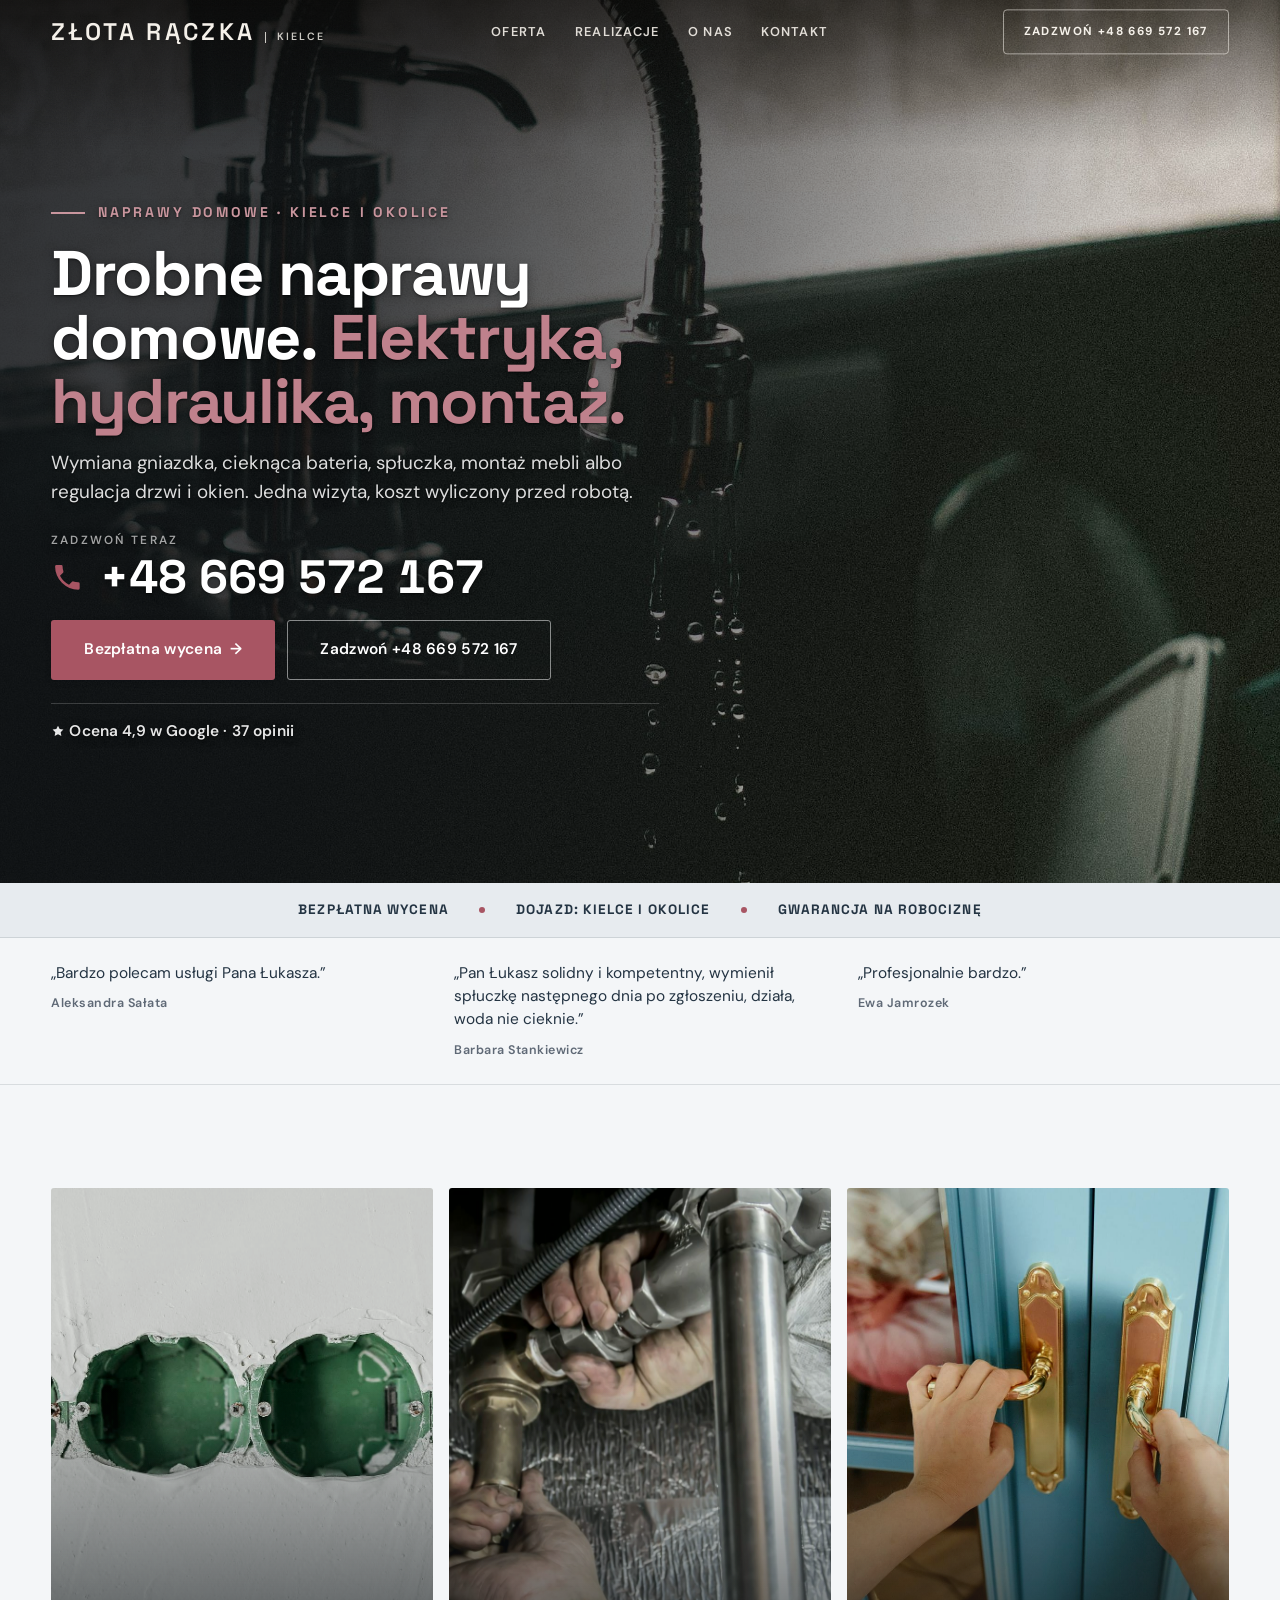
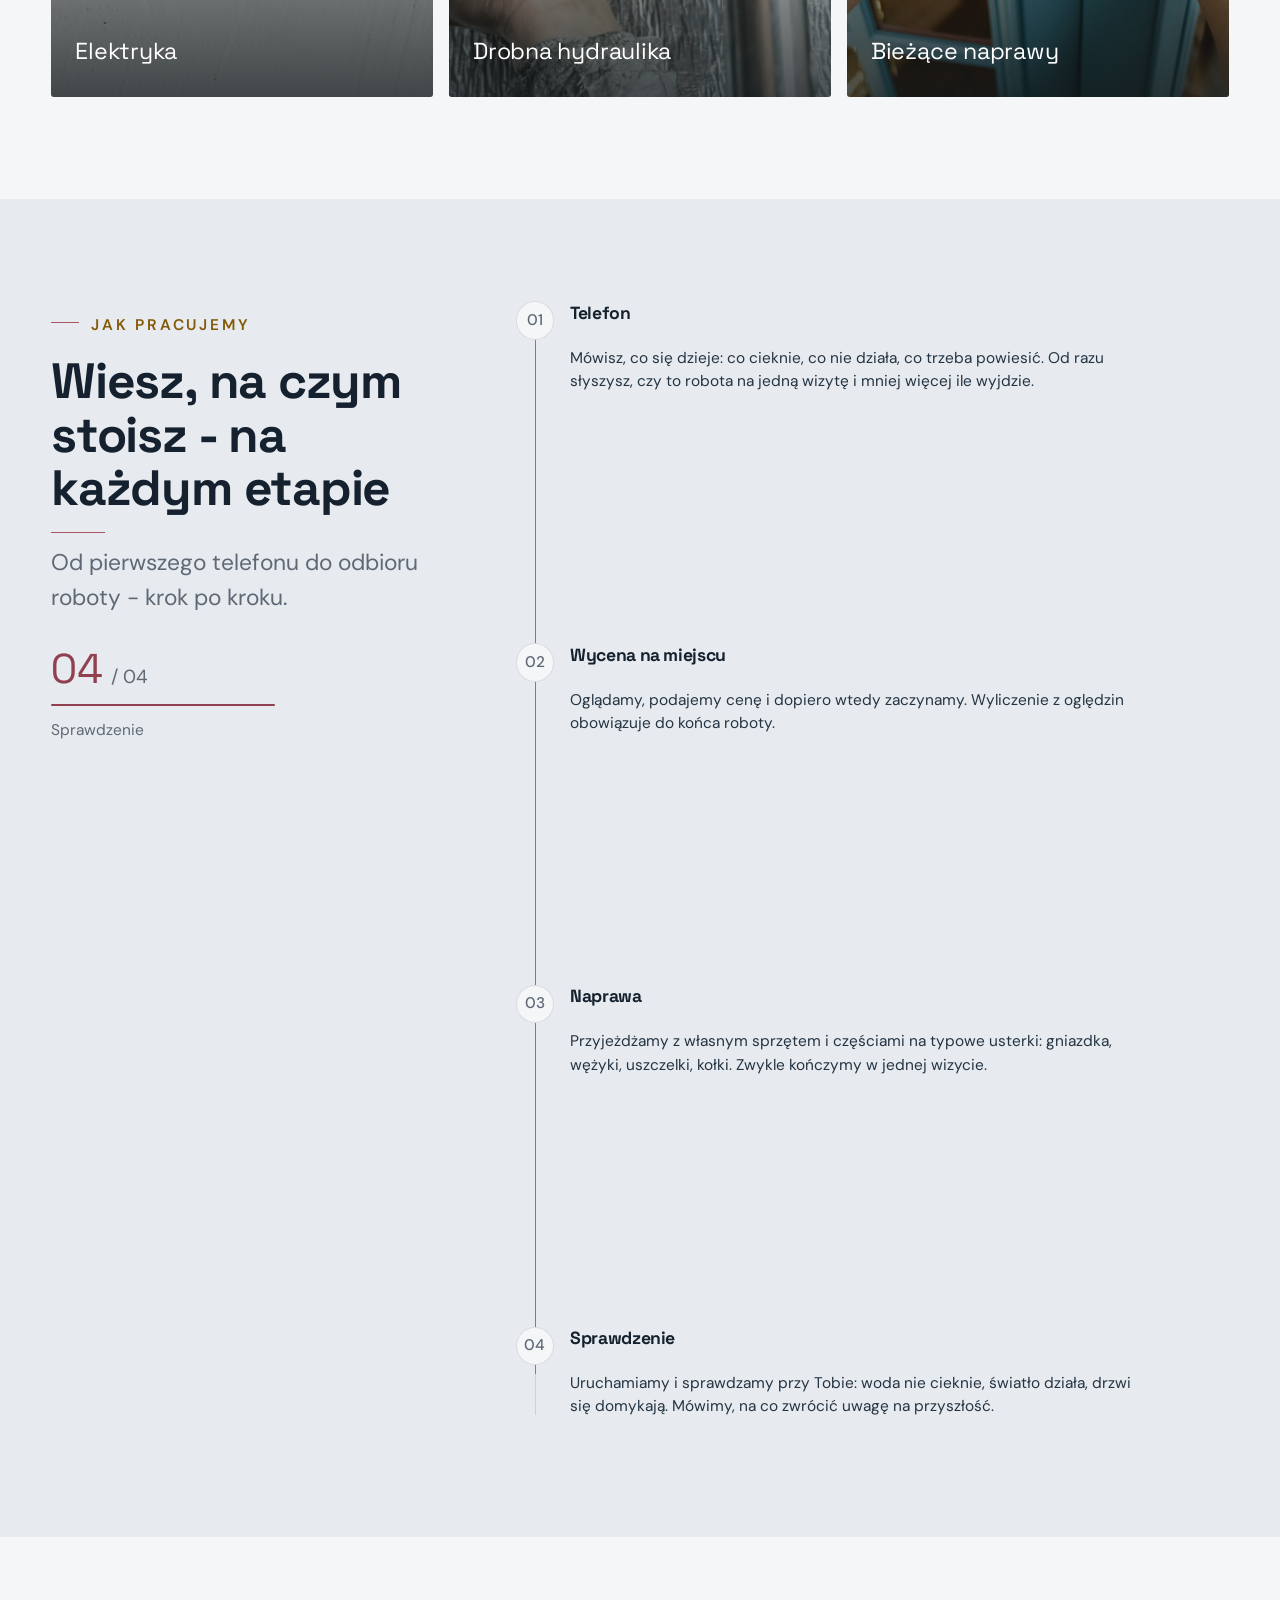
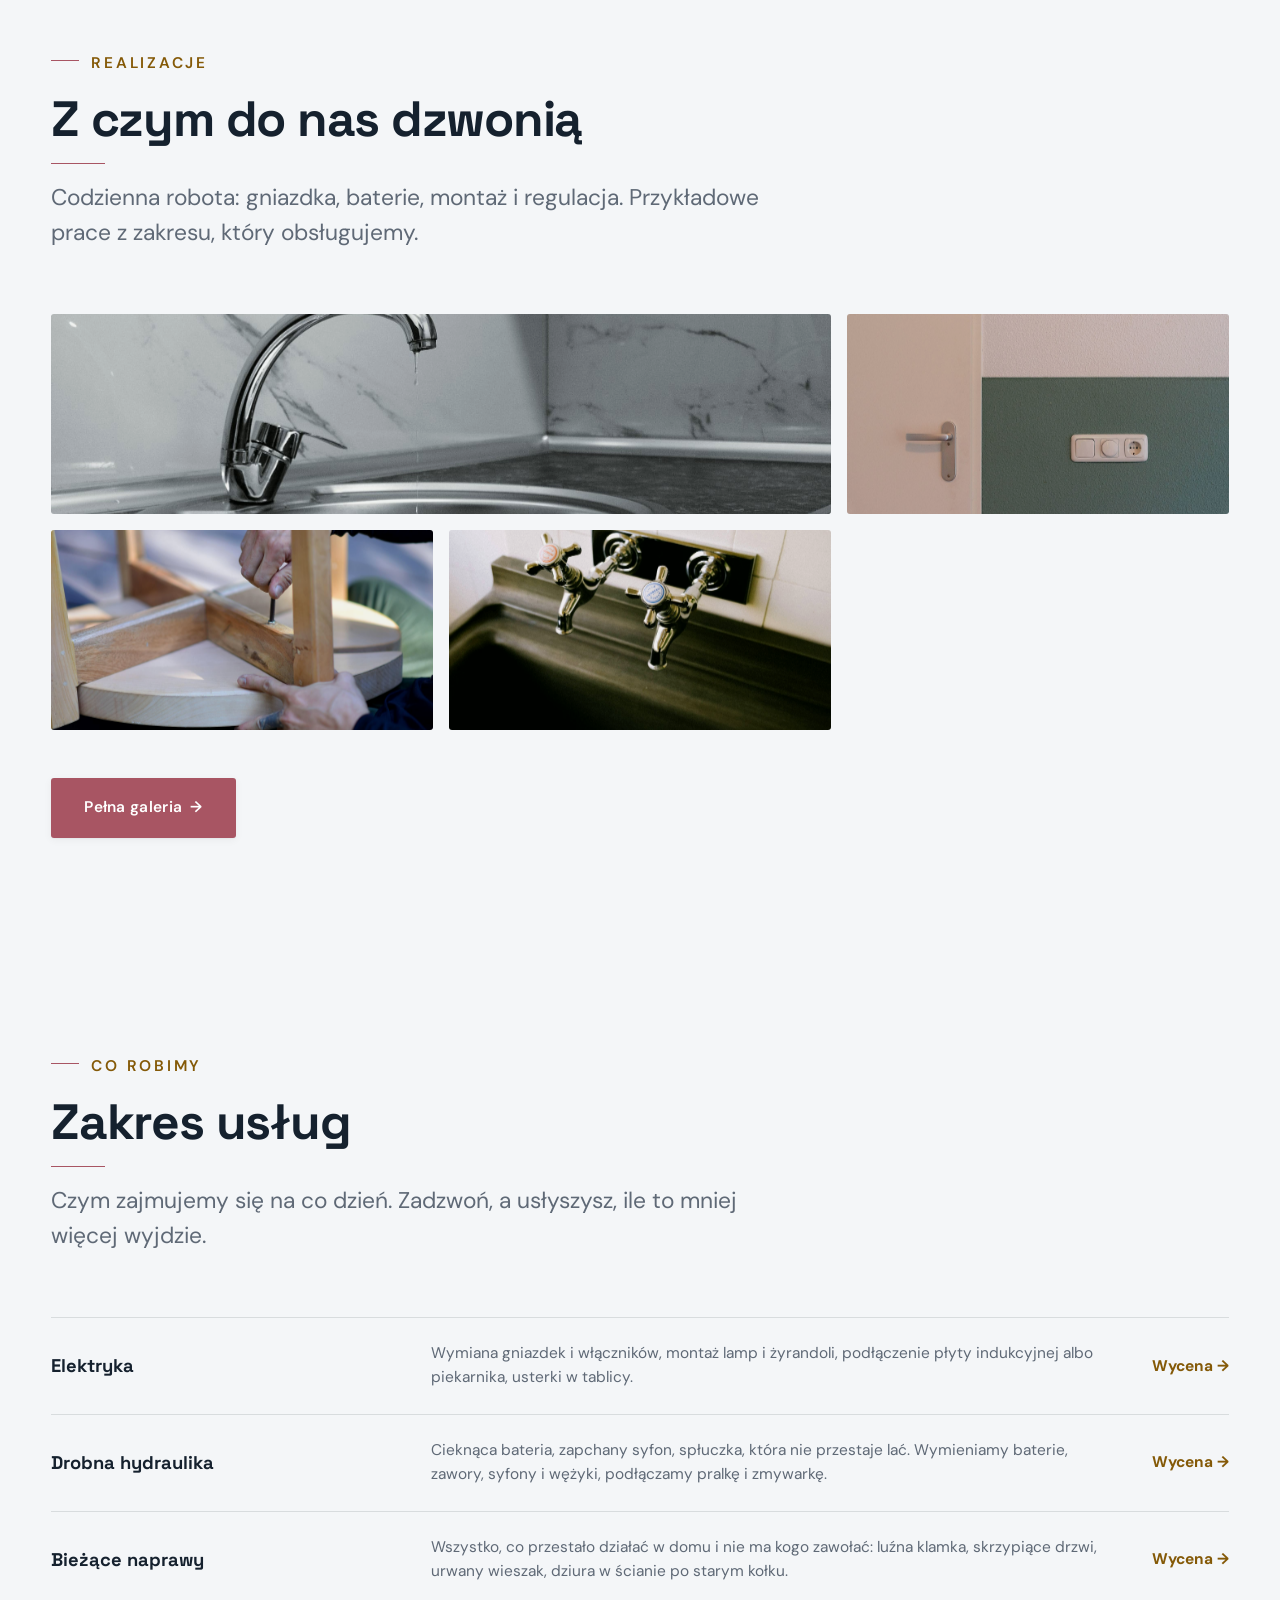
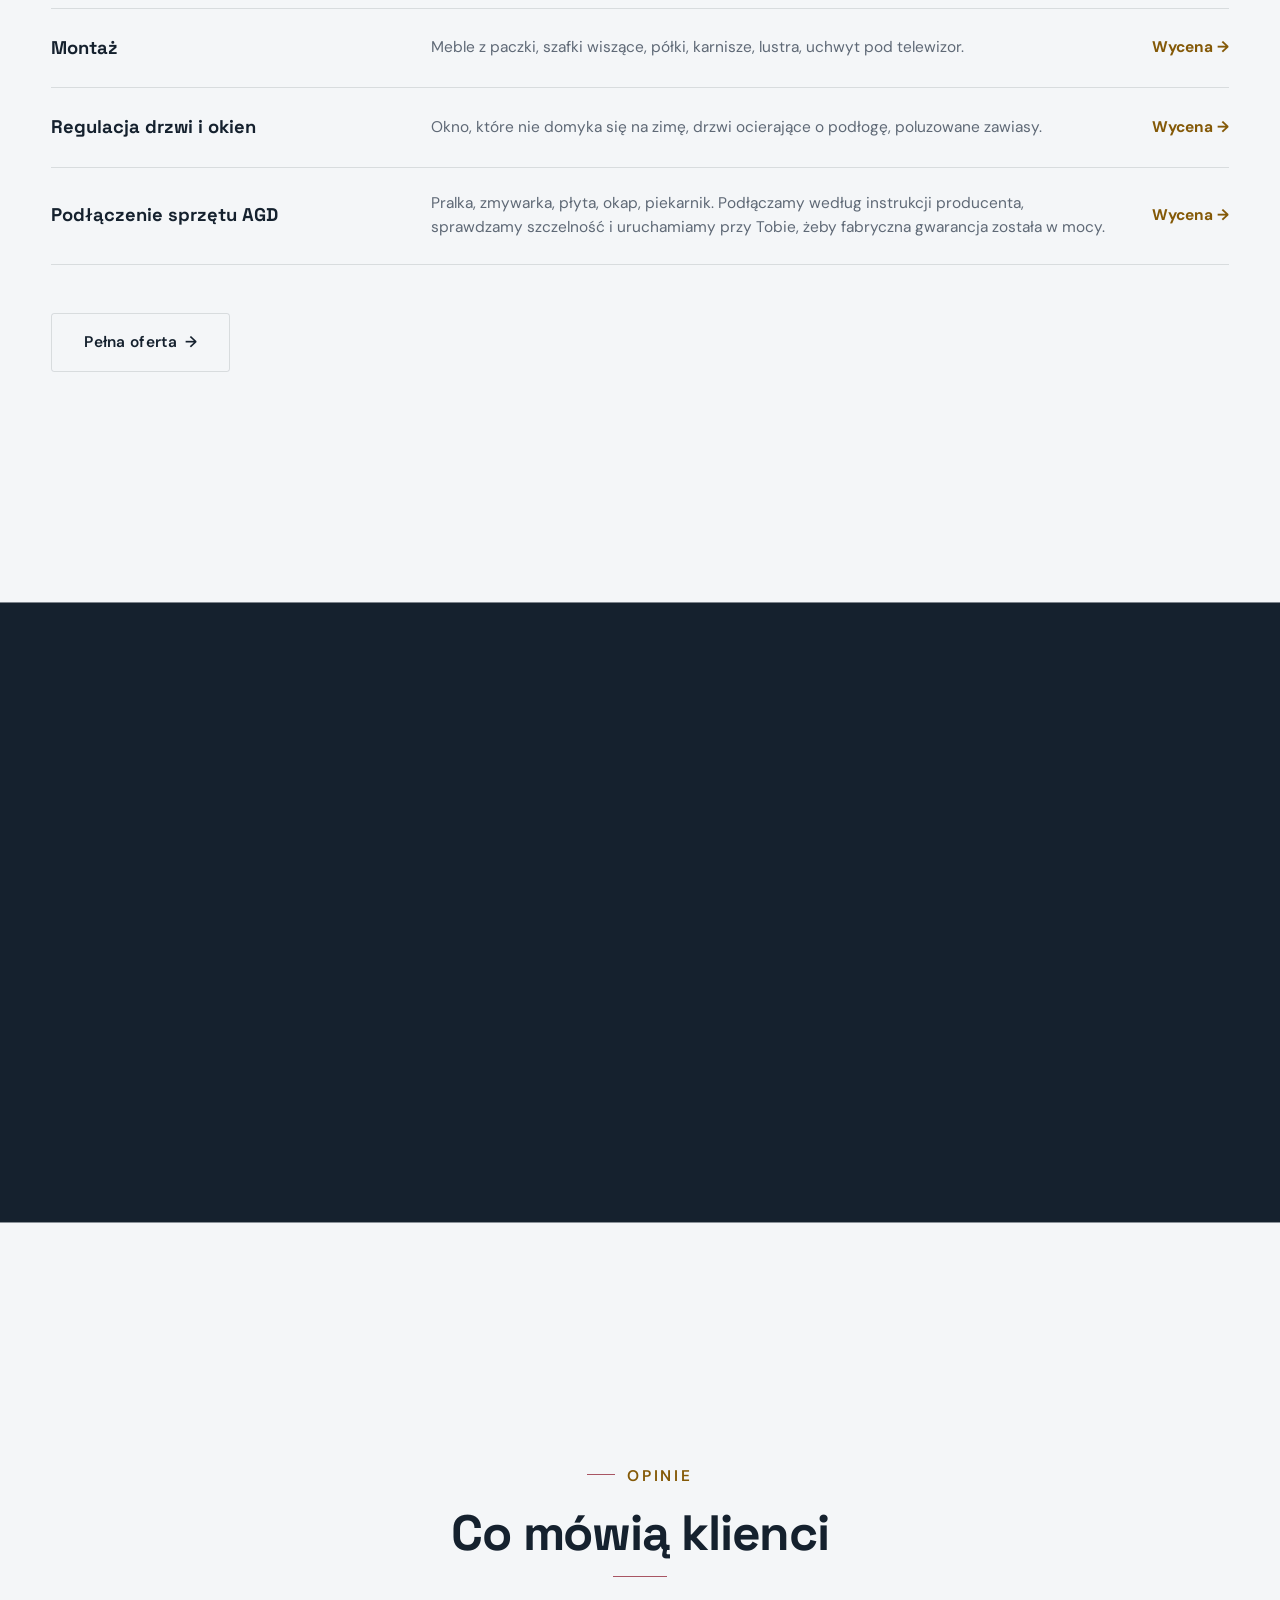
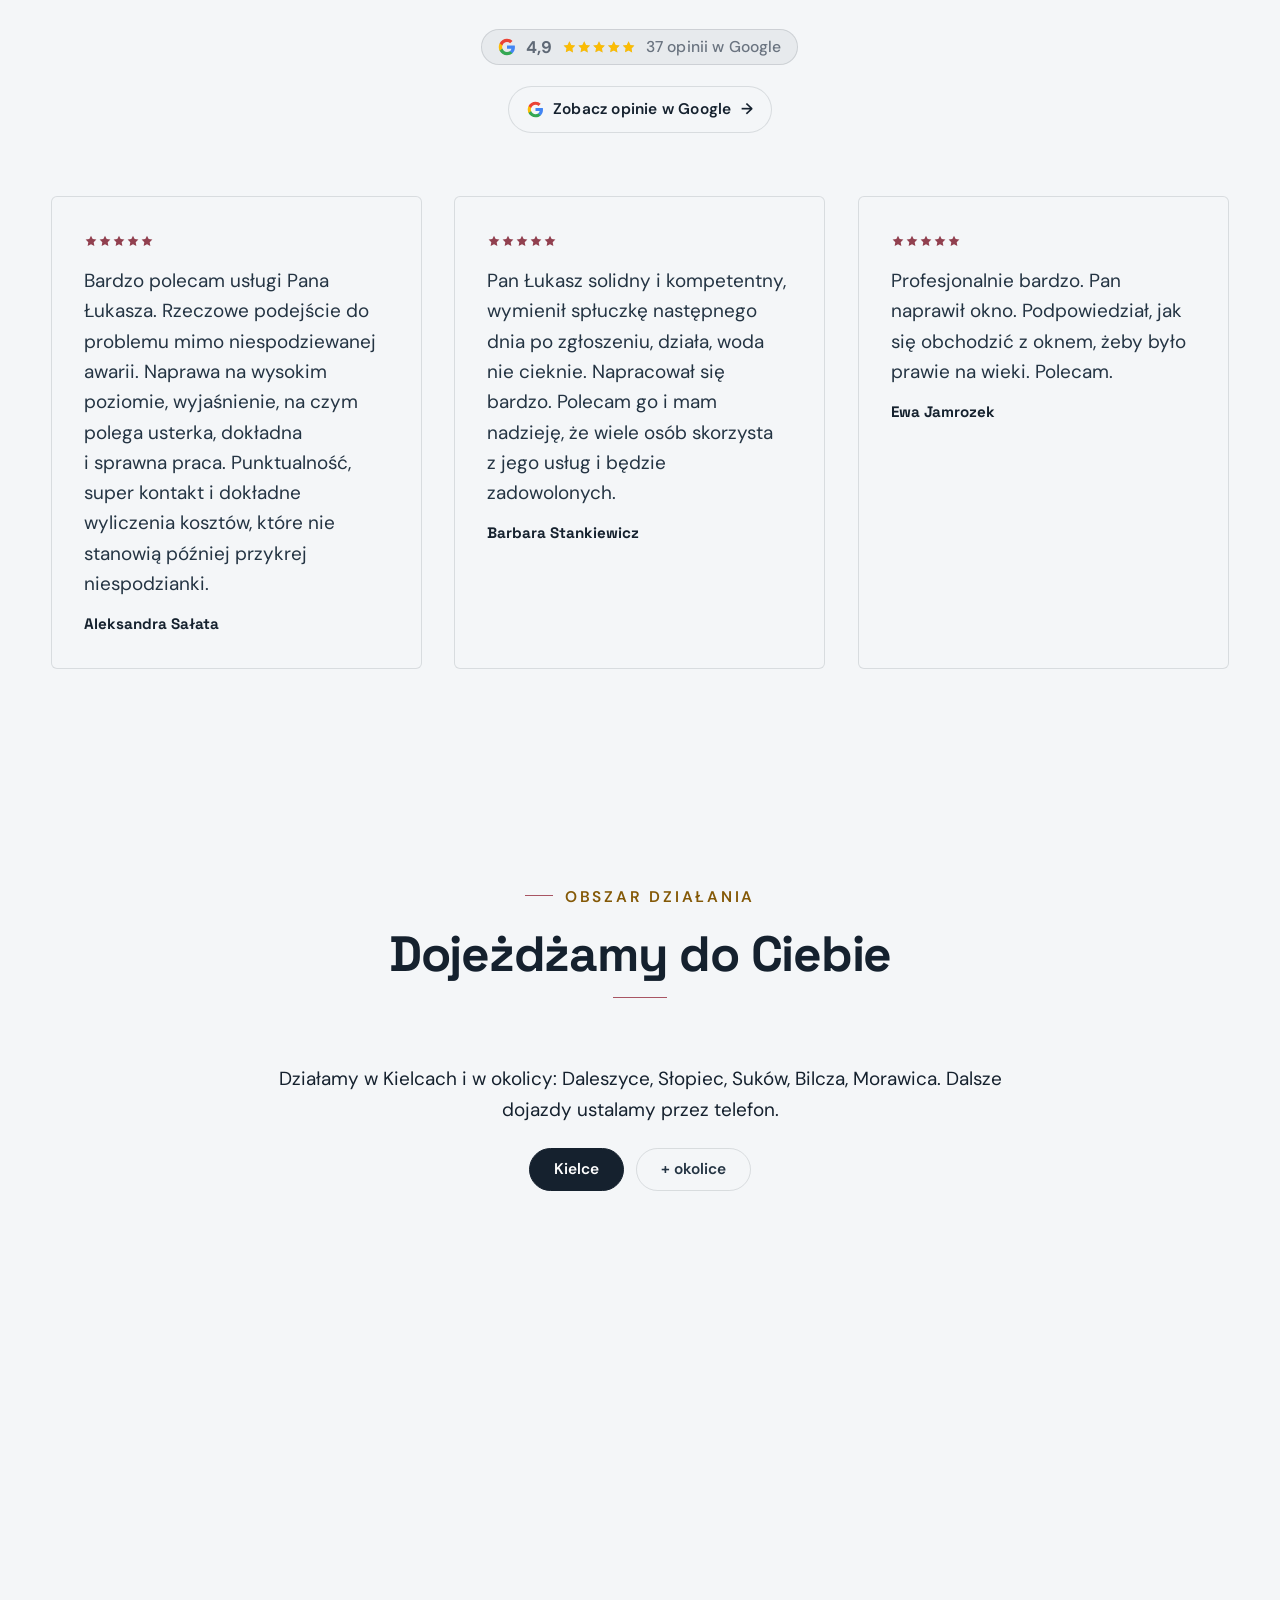
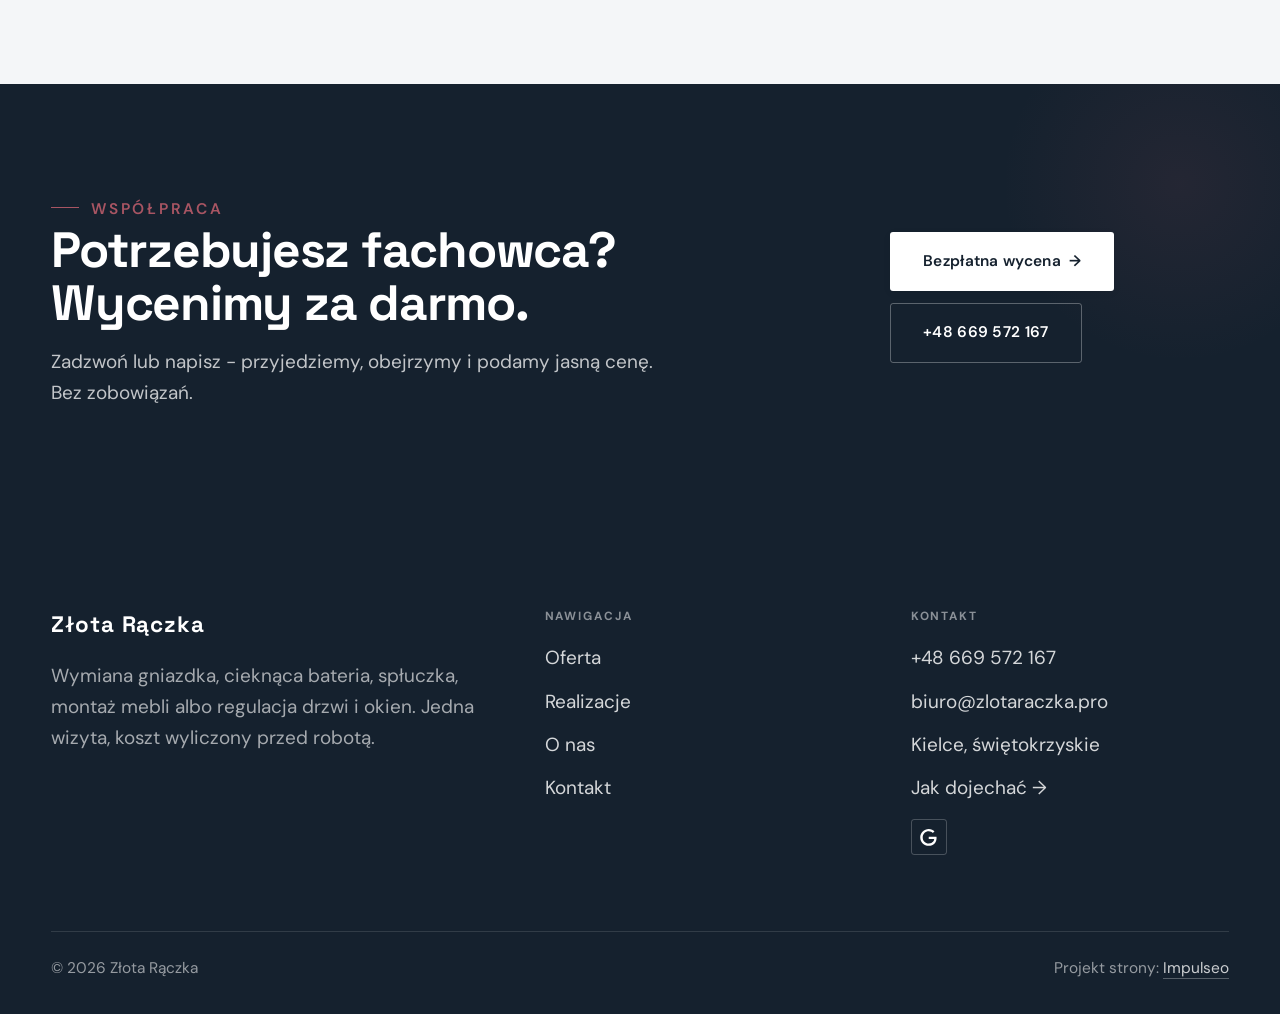
==== commit e7afbc44: "Oferta: intro bez obietnicy widełek cenowych" ====
--- a/index.html
+++ b/index.html
@@ -121,7 +121,7 @@
     <div class="head reveal">
       <span class="eyebrow">Co robimy</span>
       <h2>Zakres usług</h2>
-      <p>Czym zajmujemy się na co dzień - z opisem i widełkami cenowymi.</p>
+      <p>Czym zajmujemy się na co dzień. Zadzwoń, a usłyszysz, ile to mniej więcej wyjdzie.</p>
     </div>
     <ul class="fu-list">
       <li class="fu-row reveal"><div class="fu-name">Elektryka</div><div class="fu-desc">Wymiana gniazdek i włączników, montaż lamp i żyrandoli, podłączenie płyty indukcyjnej albo piekarnika, usterki w tablicy.</div><a class="fu-cta" href="kontakt.html">Wycena <span class="arr">→</span></a></li>
